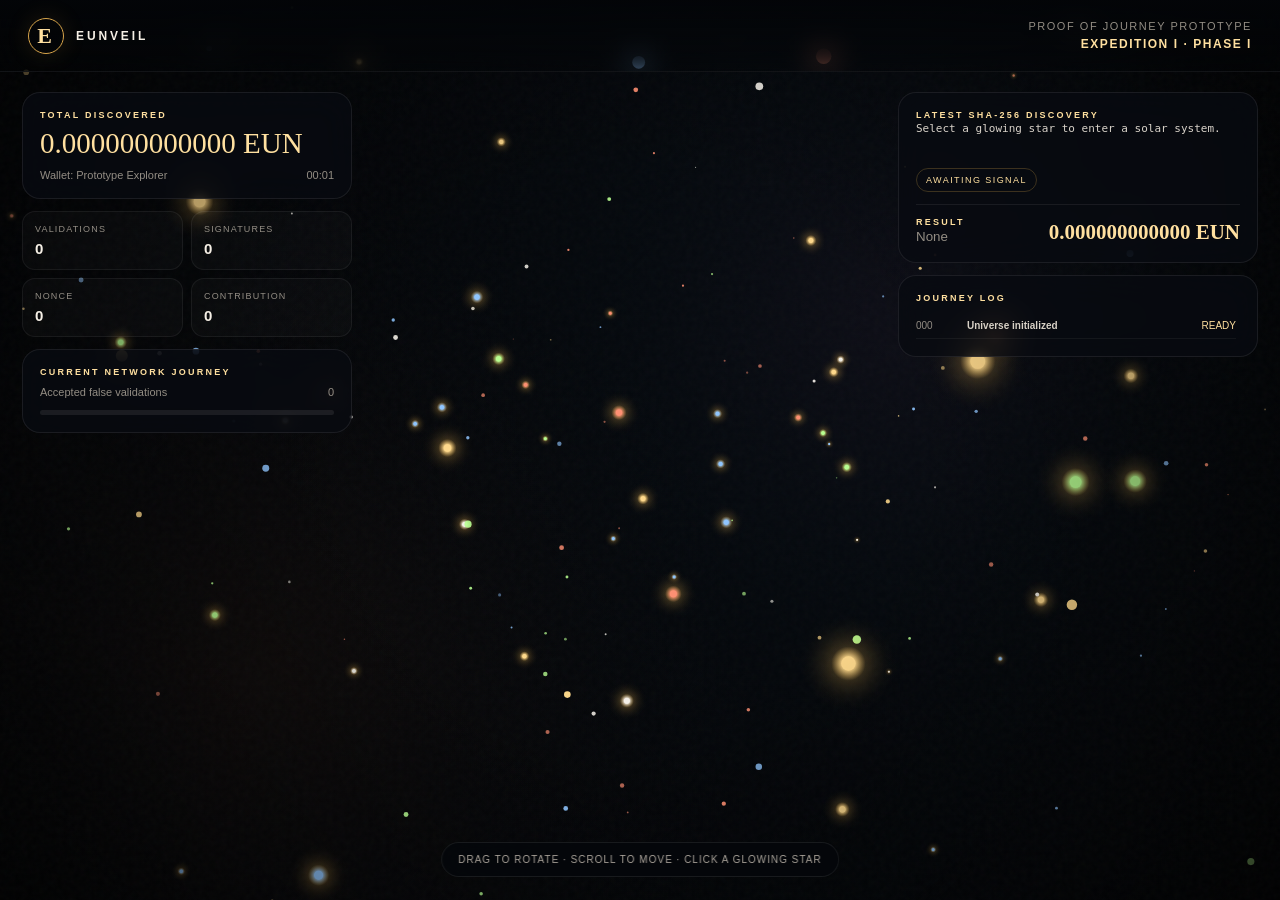
==== index.html @ 53c1dbaa "Solar System version .007" ====
<!DOCTYPE html>
<html lang="en">
<head>
  <meta charset="UTF-8" />
  <meta name="viewport" content="width=device-width, initial-scale=1.0" />
  <meta name="description" content="Eunveil — Proof of Journey interactive universe prototype" />
  <title>Eunveil — Proof of Journey</title>
  <style>
    :root{
      --bg:#030508; --panel:rgba(8,11,17,.78); --gold:#d9a64b; --gold2:#ffe0a0;
      --text:#f5efe5; --muted:#938d84; --line:rgba(216,166,74,.25);
      --green:#72e5a0; --blue:#79b7ff; --red:#ff7f78;
    }
    *{box-sizing:border-box}
    html,body{width:100%;height:100%;margin:0;overflow:hidden;background:var(--bg);color:var(--text);font-family:Inter,Segoe UI,Arial,sans-serif}
    button,input{font:inherit}
    button{color:inherit}
    #universe{position:fixed;inset:0;width:100%;height:100%;cursor:grab;touch-action:none}
    #universe.dragging{cursor:grabbing}
    .vignette,.grain{position:fixed;inset:0;pointer-events:none}
    .vignette{background:radial-gradient(circle at center,transparent 34%,rgba(0,0,0,.36) 72%,rgba(0,0,0,.82) 100%)}
    .grain{opacity:.035;background-image:url("data:image/svg+xml,%3Csvg viewBox='0 0 180 180' xmlns='http://www.w3.org/2000/svg'%3E%3Cfilter id='n'%3E%3CfeTurbulence type='fractalNoise' baseFrequency='.85' numOctaves='4' stitchTiles='stitchTiles'/%3E%3C/filter%3E%3Crect width='100%25' height='100%25' filter='url(%23n)' opacity='.8'/%3E%3C/svg%3E")}
    .topbar{position:fixed;z-index:20;left:0;right:0;top:0;height:72px;display:flex;align-items:center;justify-content:space-between;padding:0 28px;border-bottom:1px solid rgba(255,255,255,.06);background:linear-gradient(to bottom,rgba(3,5,8,.94),rgba(3,5,8,.26));backdrop-filter:blur(15px)}
    .brand{display:flex;align-items:center;gap:12px;letter-spacing:.24em;font-size:12px;font-weight:800}
    .brand-e{width:36px;height:36px;border:1px solid var(--gold);border-radius:50%;display:grid;place-items:center;font-family:Georgia,serif;font-size:22px;color:var(--gold2);box-shadow:0 0 24px rgba(216,166,74,.14)}
    .phase{font-size:11px;color:var(--muted);letter-spacing:.14em;text-align:right}.phase strong{display:block;color:var(--gold2);font-size:12px;margin-top:5px}
    .hud{position:fixed;z-index:20;top:92px;left:22px;width:min(330px,calc(100vw - 44px));display:grid;gap:12px;pointer-events:none}
    .card{border:1px solid rgba(255,255,255,.08);border-radius:18px;background:var(--panel);backdrop-filter:blur(16px);padding:17px}
    .eyebrow{font-size:9px;letter-spacing:.25em;color:var(--gold2);font-weight:800}
    .balance{margin-top:7px;font-family:Georgia,serif;font-size:29px;color:var(--gold2);word-break:break-all}
    .subline{display:flex;justify-content:space-between;gap:15px;margin-top:9px;color:var(--muted);font-size:11px}
    .metric-grid{display:grid;grid-template-columns:1fr 1fr;gap:8px}
    .metric{padding:12px;border:1px solid rgba(255,255,255,.06);border-radius:13px;background:rgba(255,255,255,.025)}
    .metric span{display:block;color:var(--muted);font-size:9px;letter-spacing:.13em}.metric strong{display:block;margin-top:6px;font-size:15px}
    .tide-track{height:5px;margin-top:12px;background:rgba(255,255,255,.08);border-radius:5px;overflow:hidden}.tide-fill{height:100%;width:0;background:linear-gradient(90deg,var(--gold),var(--gold2));transition:width .5s}
    .right-panel{position:fixed;z-index:20;top:92px;right:22px;width:min(360px,calc(100vw - 44px));display:grid;gap:12px;pointer-events:none}
    .hash{font-family:Consolas,monospace;font-size:11px;line-height:1.7;color:#d9d3ca;word-break:break-all;min-height:38px}
    .discovery{display:flex;justify-content:space-between;align-items:end;gap:10px;margin-top:12px;padding-top:12px;border-top:1px solid rgba(255,255,255,.07)}
    .discovery strong{font-family:Georgia,serif;font-size:21px;color:var(--gold2);text-align:right}
    .rarity{display:inline-flex;margin-top:10px;padding:6px 9px;border:1px solid var(--line);border-radius:999px;color:var(--gold2);font-size:9px;letter-spacing:.16em}
    .help{position:fixed;z-index:20;left:50%;bottom:23px;transform:translateX(-50%);padding:11px 16px;border:1px solid rgba(255,255,255,.08);border-radius:999px;background:rgba(5,8,12,.72);backdrop-filter:blur(12px);color:#aaa39a;font-size:10px;letter-spacing:.1em;white-space:nowrap;transition:opacity .4s;pointer-events:none}    .system-name{position:fixed;z-index:20;top:86px;left:50%;transform:translateX(-50%);text-align:center;display:none;pointer-events:none}.system-name.show{display:block}.system-name h2{margin:6px 0 0;font-family:Georgia,serif;font-size:26px;font-weight:500;color:var(--gold2)}
    .journey-flash{position:fixed;z-index:40;inset:0;display:grid;place-items:center;pointer-events:none;opacity:0;background:radial-gradient(circle,rgba(255,216,139,.16),rgba(0,0,0,.8));transition:opacity .35s}
    .journey-flash.show{opacity:1}.journey-flash div{text-align:center}.journey-flash small{letter-spacing:.32em;color:var(--gold2)}.journey-flash h2{font-family:Georgia,serif;font-size:clamp(42px,8vw,90px);font-weight:500;margin:14px 0}.journey-flash p{color:#c7bda9}
    .modal{position:fixed;z-index:50;inset:0;display:none;place-items:center;padding:24px;background:rgba(0,0,0,.84);backdrop-filter:blur(20px)}
    .modal.open{display:grid}
    .decoder-card{width:min(760px,95vw);padding:30px;border:1px solid var(--gold);border-radius:28px;background:radial-gradient(circle at top,rgba(216,166,74,.13),rgba(8,11,17,.98) 62%);box-shadow:0 0 90px rgba(216,166,74,.16)}
    .decoder-head{display:flex;align-items:start;justify-content:space-between;gap:20px}.decoder-head h2{font-family:Georgia,serif;font-size:34px;font-weight:500;margin:8px 0 0}.close{width:38px;height:38px;border-radius:50%;border:1px solid rgba(255,255,255,.12);background:rgba(255,255,255,.04);cursor:pointer}
    .nonce-line{margin-top:8px;color:var(--muted);font-size:12px}
    .hash-reference{margin:22px 0 12px;padding:16px;border:1px solid rgba(255,255,255,.08);border-radius:16px;background:rgba(255,255,255,.025);font-family:Consolas,monospace;font-size:13px;line-height:1.9;word-break:break-all;text-align:center}
    .hash-reference .focus{display:inline-block;padding:2px 5px;border:1px solid var(--gold);border-radius:6px;background:rgba(216,166,74,.15);color:var(--gold2);font-weight:800;box-shadow:0 0 18px rgba(216,166,74,.12)}
    .instruction{text-align:center;color:#c8c0b5;line-height:1.6;margin:0 0 18px}.instruction strong{color:var(--gold2);font-family:Consolas,monospace;letter-spacing:.12em}
    .decoder-stage{min-height:220px;border:1px solid rgba(255,255,255,.07);border-radius:18px;background:rgba(255,255,255,.02);display:grid;place-items:center;padding:20px}
    .choice-row{display:flex;flex-wrap:wrap;justify-content:center;gap:10px}.choice{min-width:54px;height:52px;padding:0 15px;border:1px solid rgba(255,255,255,.13);border-radius:13px;background:rgba(255,255,255,.05);font-family:Consolas,monospace;font-size:18px;cursor:pointer}.choice:hover{border-color:var(--gold)}.choice.used{opacity:.3;pointer-events:none}.choice.active{border-color:var(--green);color:var(--green)}
    .sequence-display{margin-top:18px;min-height:30px;text-align:center;font-family:Consolas,monospace;color:var(--gold2);font-size:20px;letter-spacing:.18em}
    .ring-box{position:relative;width:300px;height:300px;border:1px solid rgba(112,170,218,.16);border-radius:28px;background:radial-gradient(circle at 50% 46%,rgba(30,60,82,.24),rgba(5,10,16,.96) 68%);box-shadow:inset 0 0 42px rgba(0,0,0,.75),0 18px 50px rgba(0,0,0,.28)}.ring-box:before{content:"PLANETARY CIPHER";position:absolute;left:50%;bottom:13px;transform:translateX(-50%);font-size:8px;letter-spacing:.28em;color:rgba(157,211,244,.48);white-space:nowrap}.ring-box:after{content:"";position:absolute;left:50%;top:18px;width:1px;height:19px;background:#d8f6ff;box-shadow:0 0 10px rgba(134,220,255,.9);transform:translateX(-50%);pointer-events:none}.ring{--rotation:0deg;position:absolute;border-radius:50%;cursor:pointer;transition:transform .2s ease,border-color .2s,box-shadow .2s;background:radial-gradient(circle,transparent 55%,rgba(21,43,58,.6) 56%,rgba(7,14,21,.92) 72%);border:2px solid rgba(91,151,190,.52);box-shadow:inset 0 0 14px rgba(93,178,225,.08),0 0 12px rgba(0,0,0,.55);transform:rotate(var(--rotation));padding:0}.ring:hover{border-color:#a8e4ff;box-shadow:inset 0 0 18px rgba(112,206,255,.14),0 0 18px rgba(76,175,225,.18)}.ring.one{inset:18px}.ring.two{inset:57px;border-color:rgba(92,186,220,.54)}.ring.three{inset:96px;border-color:rgba(96,197,191,.52)}.ring.four{inset:135px;border-color:rgba(176,211,226,.5);background:#071018}.ring span{position:absolute;left:50%;top:-14px;min-width:34px;height:30px;padding:0 8px;display:grid;place-items:center;transform:translateX(-50%) rotate(calc(-1 * var(--rotation)));transition:transform .2s ease;background:#06131c;border:1px solid rgba(158,224,255,.7);border-radius:8px;color:#d9f6ff;font-family:Consolas,monospace;font-size:18px;font-weight:800;text-shadow:0 0 10px rgba(124,218,255,.8);box-shadow:0 0 16px rgba(64,174,224,.18),inset 0 0 10px rgba(86,188,231,.08)}.ring.four span{top:-15px}.ring:active span{color:#fff;box-shadow:0 0 22px rgba(110,220,255,.35)}
    .crater-grid,.terminal-grid{display:grid;grid-template-columns:repeat(4,58px);gap:11px}.crater,.terminal{width:58px;height:58px;border:1px solid rgba(255,255,255,.13);border-radius:50%;background:radial-gradient(circle at 35% 35%,rgba(255,255,255,.12),rgba(255,255,255,.02) 43%,rgba(0,0,0,.22) 44%),#25282f;cursor:pointer;font-family:Consolas,monospace}.terminal{border-radius:12px;background:rgba(121,183,255,.08)}.crater.active,.terminal.active{border-color:var(--green);color:var(--green);box-shadow:0 0 16px rgba(114,229,160,.16)}
    .tuner{width:min(480px,82vw);display:grid;gap:16px}.frequency{text-align:center;font-family:Consolas,monospace;font-size:34px;color:var(--gold2)}.tuner input{width:100%}.primary{border:1px solid var(--gold2);border-radius:999px;padding:14px 23px;background:linear-gradient(135deg,#a87228,#efc36d);color:#090704;font-weight:850;cursor:pointer}
    .decoder-status{min-height:24px;margin-top:16px;text-align:center;color:var(--muted);font-size:12px}
    .signature-card{width:min(680px,94vw);text-align:center;padding:48px 30px;border:1px solid var(--gold);border-radius:28px;background:radial-gradient(circle at top,rgba(216,166,74,.14),rgba(8,11,17,.96) 62%);box-shadow:0 0 90px rgba(216,166,74,.18)}
    .sig-emblem{width:116px;height:116px;margin:auto;border:1px solid var(--gold);border-radius:50%;display:grid;place-items:center;font-family:Georgia,serif;font-size:72px;color:var(--gold2)}
    .signature-card h2{font-family:Georgia,serif;font-size:clamp(42px,7vw,76px);font-weight:500;margin:24px 0 10px}.signature-card p{color:#b8b0a5;line-height:1.7}.sig-reward{font-size:32px;color:var(--gold2);margin:18px}
    .log{max-height:125px;overflow:auto;margin-top:10px;padding-right:4px}
    .galaxy-return{
      position:fixed;z-index:30;top:18px;left:176px;height:36px;padding:0 15px;
      display:flex;align-items:center;gap:8px;border:1px solid rgba(255,255,255,.12);
      border-radius:999px;background:rgba(5,8,12,.72);backdrop-filter:blur(12px);
      color:#c9c2b7;font-size:9px;font-weight:800;letter-spacing:.16em;
      cursor:pointer;opacity:0;visibility:hidden;transform:translateY(-6px);
      transition:opacity .3s ease,transform .3s ease,border-color .25s ease,color .25s ease;
    }
    .galaxy-return.show{opacity:1;visibility:visible;transform:translateY(0)}
    .galaxy-return:hover{border-color:rgba(255,224,160,.55);color:var(--gold2)}
    .galaxy-return:disabled{pointer-events:none;opacity:.35}
    .galaxy-return .arrow{font-size:15px;line-height:1;font-weight:400;letter-spacing:0}
    .hud,.right-panel,.help,.system-name{transition:opacity .38s ease,transform .38s ease}
    body.system-traveling .hud,body.system-traveling .right-panel{opacity:.32}
    body.system-traveling .help{opacity:0!important}
    body.system-traveling .system-name{opacity:0}
    body.system-arrived .hud,body.system-arrived .right-panel{opacity:1}.log-row{display:grid;grid-template-columns:42px 1fr auto;gap:9px;padding:7px 0;border-bottom:1px solid rgba(255,255,255,.05);font-size:10px}.log-row span{color:var(--muted)}.log-row b{color:#d8d1c6}.log-row em{font-style:normal;color:var(--gold2)}
    @media(max-width:850px){.galaxy-return{left:64px;top:18px;padding:0 12px}.galaxy-return .label{display:none}.right-panel{top:auto;bottom:72px;right:12px;width:calc(100vw - 24px)}.right-panel .log-card{display:none}.hud{top:82px;left:12px;width:270px}.card{padding:13px}.balance{font-size:23px}.help{bottom:18px}.topbar{padding:0 14px}.phase{display:none}.system-name{top:76px}}
    @media(max-width:560px){.hud{width:calc(100vw - 24px)}.metric-grid{grid-template-columns:repeat(4,1fr)}.metric{padding:8px}.metric strong{font-size:12px}.right-panel{bottom:62px}.hash-card{padding:12px}.discovery strong{font-size:17px}.help{font-size:8px;padding:9px 12px}.decoder-card{padding:22px 14px}.crater-grid,.terminal-grid{grid-template-columns:repeat(4,48px);gap:8px}.crater,.terminal{width:48px;height:48px}}
  </style>
</head>
<body>
  <canvas id="universe"></canvas>
  <div class="vignette"></div><div class="grain"></div>
  <header class="topbar">
    <div class="brand"><span class="brand-e">E</span><span>EUNVEIL</span></div>
    <div class="phase">PROOF OF JOURNEY PROTOTYPE<strong>EXPEDITION I · PHASE I</strong></div>
  </header>
  <button class="galaxy-return" id="galaxyReturnBtn" type="button" aria-label="Return to galaxy">
    <span class="arrow">←</span><span class="label">RETURN TO GALAXY</span>
  </button>

  <section class="hud">
    <div class="card">
      <div class="eyebrow">TOTAL DISCOVERED</div>
      <div class="balance" id="balance">0.000000000000 EUN</div>
      <div class="subline"><span>Wallet: Prototype Explorer</span><span id="sessionTime">00:00</span></div>
    </div>
    <div class="metric-grid">
      <div class="metric"><span>VALIDATIONS</span><strong id="validations">0</strong></div>
      <div class="metric"><span>SIGNATURES</span><strong id="signatures">0</strong></div>
      <div class="metric"><span>NONCE</span><strong id="nonceCount">0</strong></div>
      <div class="metric"><span>CONTRIBUTION</span><strong id="contribution">0</strong></div>
    </div>
    <div class="card">
      <div class="eyebrow">CURRENT NETWORK JOURNEY</div>
      <div class="subline"><span>Accepted false validations</span><span id="contributionLabel">0</span></div>
      <div class="tide-track"><div class="tide-fill" id="tideFill"></div></div>
    </div>
  </section>

  <section class="right-panel">
    <div class="card hash-card">
      <div class="eyebrow">LATEST SHA-256 DISCOVERY</div>
      <div class="hash" id="hash">Select a glowing star to enter a solar system.</div>
      <span class="rarity" id="rarity">AWAITING SIGNAL</span>
      <div class="discovery">
        <div><div class="eyebrow">RESULT</div><small id="depositType" style="color:var(--muted)">None</small></div>
        <strong id="reward">0.000000000000 EUN</strong>
      </div>
    </div>
    <div class="card log-card">
      <div class="eyebrow">JOURNEY LOG</div>
      <div class="log" id="log"><div class="log-row"><span>000</span><b>Universe initialized</b><em>READY</em></div></div>
    </div>
  </section>

  <div class="system-name" id="systemName"><div class="eyebrow">ACTIVE SOLAR SYSTEM</div><h2 id="systemTitle">E-0000</h2></div>
  <div class="help" id="help">DRAG TO ROTATE · SCROLL TO MOVE · CLICK A GLOWING STAR</div>

  <div class="journey-flash" id="flash"><div><small id="flashSmall">HASH VALIDATED</small><h2 id="flashTitle">FALSE TARGET</h2><p id="flashReward">Contribution +1</p></div></div>

  <div class="modal" id="decoderModal">
    <div class="decoder-card">
      <div class="decoder-head">
        <div><div class="eyebrow" id="decoderType">HASH DECODER</div><h2 id="decoderTitle">Validate Nonce</h2><div class="nonce-line" id="nonceLine">Nonce 1</div></div>
        <button class="close" id="closeDecoder" type="button">×</button>
      </div>
      <div class="hash-reference" id="hashReference"></div>
      <p class="instruction" id="instruction"></p>
      <div class="decoder-stage" id="decoderStage"></div>
      <div class="decoder-status" id="decoderStatus">Complete the decoder to validate this hash.</div>
    </div>
  </div>

  <div class="modal" id="signatureModal">
    <div class="signature-card">
      <div class="sig-emblem">E</div>
      <div class="eyebrow" style="margin-top:24px">THE TARGET HAS BEEN FOUND</div>
      <h2>Signature Discovered</h2>
      <p>Your decoded nonce produced a SHA-256 value beneath the current target.</p>
      <div class="sig-reward" id="signatureReward">+10.00000000 EUN</div>
      <p id="signatureContribution">Your contribution has been recorded.</p>
      <button class="primary" id="continueBtn" type="button">Continue Exploring</button>
    </div>
  </div>

  <div class="modal" id="completionModal">
    <div class="signature-card">
      <div class="sig-emblem">✓</div>
      <div class="eyebrow" style="margin-top:24px">SOLAR SYSTEM COMPLETE</div>
      <h2 id="completedSystemTitle">System Explored</h2>
      <p>Every object in this solar system has been decoded.</p>
      <div class="sig-reward">10 / 10 OBJECTS</div>
      <button class="primary" id="returnGalaxyBtn" type="button">Return to Galaxy</button>
    </div>
  </div>

<script>
(() => {
  const canvas=document.getElementById('universe');
  const ctx=canvas.getContext('2d',{alpha:false});
  const DPR=Math.min(devicePixelRatio||1,2);
  const $=id=>document.getElementById(id);
  const clamp=(n,a,b)=>Math.max(a,Math.min(b,n));
  const smoothstep=(a,b,n)=>{const t=clamp((n-a)/(b-a),0,1);return t*t*(3-2*t)};
  const easeInOutCubic=t=>t<.5?4*t*t*t:1-Math.pow(-2*t+2,3)/2;
  const fmt=n=>n.toFixed(12);
  const pad=n=>String(n).padStart(3,'0');

  let width=0,height=0,stars=[],particles=[],systemObjects=[];
  let yaw=0,pitch=0,zoom=760,targetYaw=0,targetPitch=0,targetZoom=760;
  const DEFAULT_SYSTEM_YAW=0;
  const DEFAULT_SYSTEM_PITCH=.58;
  const DEFAULT_SYSTEM_ZOOM=1.5;
  let systemYaw=DEFAULT_SYSTEM_YAW,systemPitch=DEFAULT_SYSTEM_PITCH,systemZoom=DEFAULT_SYSTEM_ZOOM,
      targetSystemYaw=DEFAULT_SYSTEM_YAW,targetSystemPitch=DEFAULT_SYSTEM_PITCH,targetSystemZoom=DEFAULT_SYSTEM_ZOOM;
  let dragging=false,lastX=0,lastY=0,moved=false,locked=false,mode='universe';
  let selectedStar=null,currentObject=null,currentHash='',currentSegment='',segmentStart=0;
  let pendingSystemCompletion=false;
  let systemTransition=null;
  let nonce=0,validations=0,signatures=0,contribution=0,balance=0,logCount=0;
  let sessionStart=Date.now();
  const palette=['#ffd98b','#8fc5ff','#ff8f72','#b8ff91','#f4f0e8'];
  const TARGET_ODDS=28;

  function resize(){
    width=innerWidth;height=innerHeight;
    canvas.width=width*DPR;canvas.height=height*DPR;
    canvas.style.width=width+'px';canvas.style.height=height+'px';
    ctx.setTransform(DPR,0,0,DPR,0,0);
    if(!stars.length)buildUniverse();
  }

  function buildUniverse(){
    stars=[];
    const count=width<600?190:330;
    for(let i=0;i<count;i++){
      const r=400+Math.random()*1800,theta=Math.random()*Math.PI*2,phi=Math.acos(2*Math.random()-1);
      stars.push({id:i+1,x:r*Math.sin(phi)*Math.cos(theta),y:r*Math.cos(phi)*.72,z:r*Math.sin(phi)*Math.sin(theta),size:.6+Math.random()*2.2,color:palette[Math.floor(Math.random()*palette.length)],pulse:Math.random()*6.28,clickable:Math.random()>.74,sx:0,sy:0,depth:0,visible:false});
    }
    for(let i=0;i<14;i++){
      const angle=i/14*Math.PI*2;
      stars.push({id:stars.length+1,x:Math.sin(angle)*520+(Math.random()-.5)*180,y:(Math.random()-.5)*480,z:900+Math.cos(angle)*380,size:1.4+Math.random()*2.7,color:palette[i%palette.length],pulse:Math.random()*6.28,clickable:true,sx:0,sy:0,depth:0,visible:false});
    }
  }

  function buildSolarSystem(){
    const orbitTypes=['planet','moon','satellite','station'];
    const types=[...orbitTypes];
    while(types.length<9)types.push(orbitTypes[Math.floor(Math.random()*orbitTypes.length)]);
    for(let i=types.length-1;i>0;i--){const j=Math.floor(Math.random()*(i+1));[types[i],types[j]]=[types[j],types[i]]}

    const pick=a=>a[Math.floor(Math.random()*a.length)];
    const rand=(a,b)=>a+Math.random()*(b-a);
    const chance=n=>Math.random()<n;

    const starStyles=[
      {color:'#ffd77a',core:'#fff6cf',mid:'#f0b94f',edge:'#7a2d0c',name:'Yellow Star'},
      {color:'#ffad6a',core:'#fff0d1',mid:'#e87b35',edge:'#5d1708',name:'Orange Star'},
      {color:'#d9ecff',core:'#ffffff',mid:'#9ccfff',edge:'#264b8d',name:'Blue-White Star'},
      {color:'#ff8c78',core:'#ffe8df',mid:'#d44a39',edge:'#4f0d0a',name:'Red Star'},
      {color:'#fff0b8',core:'#fffef2',mid:'#e9d083',edge:'#7b5b18',name:'White-Gold Star'}
    ];
    const starStyle=pick(starStyles);

    systemObjects=[{
      id:0,type:'star',label:'Star',angle:0,ring:0,size:rand(31,39),color:starStyle.color,
      sx:0,sy:0,pulse:0,decoded:false,
      visual:{...starStyle,spots:Math.floor(rand(14,30)),corona:rand(.8,1.25)}
    }];

    const planetWorlds=[
      {
        kind:'rocky',
        palettes:[
          ['#b88a62','#75533c','#2a1d17','#d7b08b','#a56f4c'],
          ['#8d796d','#5b4a43','#211a18','#b9a49a','#766257'],
          ['#a68a67','#6d573d','#2a2119','#d4bd94','#8e6a42']
        ]
      },
      {
        kind:'ocean',
        palettes:[
          ['#4ba0c7','#185a88','#061725','#c8f3ff','#7fcad9'],
          ['#3b7fb5','#163d74','#071221','#d8f7ff','#5fb3cf']
        ]
      },
      {
        kind:'gas',
        palettes:[
          ['#d6a16b','#9d6641','#40271b','#f4d6aa','#ba7d55'],
          ['#c9b08c','#8f795d','#332a22','#efe3c8','#aa9573'],
          ['#d98a73','#995044','#341a1a','#f6c7bb','#b96559']
        ]
      },
      {
        kind:'frozen',
        palettes:[
          ['#bddfe8','#6f9fb7','#183746','#ecfbff','#91c7d6'],
          ['#d9e5f0','#8ca6bd','#273747','#ffffff','#a9c2d8']
        ]
      },
      {
        kind:'volcanic',
        palettes:[
          ['#4b2118','#1e0b08','#080302','#ff9a43','#a73b1c'],
          ['#5d2c22','#24100c','#090403','#ffb04f','#c84b22']
        ]
      },
      {
        kind:'desert',
        palettes:[
          ['#d3a15f','#9b683b','#3c2515','#f0cf93','#b87d45'],
          ['#c58d4f','#8f5d32','#352112','#e7b876','#a96f3c']
        ]
      }
    ];

    const moonPalettes=[
      ['#d6d3cc','#9a9892','#45484e','#f0eee8'],
      ['#a8a39c','#6f6b66','#2d2d30','#c8c2b8'],
      ['#c3c8cd','#7f878e','#30383f','#e3e7e9'],
      ['#9b8f83','#655b52','#2d2722','#bbb0a5']
    ];

    const satelliteMetals=[
      ['#d6dde2','#7b858e','#242b31','#234c77','#07131f'],
      ['#c9c3b5','#777064','#26231f','#5a3d71','#160e20'],
      ['#d5d8d3','#7c817b','#252a26','#365f50','#0b1a15'],
      ['#c7ced4','#717982','#20262b','#6a4d2e','#1b120b']
    ];

    const stationMetals=[
      ['#d6dde2','#7c858c','#252c32','#79b7ff'],
      ['#d7cfc0','#7f7668','#2b2721','#e2b56b'],
      ['#ccd4cf','#758078','#252c28','#72e5a0']
    ];

    types.forEach((type,i)=>{
      const ring=1+Math.floor(i/3),slot=i%3;
      const angle=(slot/3)*Math.PI*2+ring*.52+(Math.random()-.5)*.24;
      const meta={planet:['Planet','#79b7ff',20],moon:['Moon','#e5e1da',13],satellite:['Satellite','#72e5a0',12],station:['Space Station','#d9a64b',17]}[type];

      let visual={};

      if(type==='planet'){
        const world=pick(planetWorlds);
        const palette=pick(world.palettes);
        visual={
          kind:world.kind,
          surface:palette[0],
          mid:palette[1],
          shadow:palette[2],
          highlight:palette[3],
          accent:palette[4],
          atmosphere:pick(['rgba(142,205,255,.34)','rgba(255,205,150,.25)','rgba(188,239,255,.27)','rgba(210,180,255,.2)','rgba(255,140,96,.22)']),
          hasRings:chance(world.kind==='gas'?.72:.22),
          ringTilt:rand(-.36,.36),
          ringWidth:rand(.06,.16),
          clouds:chance(world.kind==='ocean'||world.kind==='gas'?.82:.38),
          cloudCount:Math.floor(rand(3,8)),
          stripes:chance(world.kind==='gas'?.9:.25),
          continents:chance(world.kind==='ocean'?.88:world.kind==='rocky'||world.kind==='desert'?.52:.12),
          storms:chance(world.kind==='gas'?.55:.18),
          iceCaps:chance(world.kind==='frozen'?.9:.25),
          lavaVeins:chance(world.kind==='volcanic'?.95:.04),
          orbitSpeed:rand(.000018,.00003)*(chance(.5)?1:-1),
          textureSpeed:rand(.000018,.000032)*(chance(.5)?1:-1),
          cloudSpeed:rand(.000027,.000045)*(chance(.5)?1:-1),
          stormSpeed:rand(.00012,.00022)*(chance(.5)?1:-1),
          motionOffset:rand(0,Math.PI*2),
          seed:Math.floor(Math.random()*100000)
        };
      }

      if(type==='moon'){
        const p=pick(moonPalettes);
        visual={
          light:p[0],mid:p[1],shadow:p[2],highlight:p[3],
          craterCount:Math.floor(rand(4,12)),
          roughness:rand(.2,.8),
          irregularity:rand(.02,.1),
          maria:chance(.55),
          cracks:chance(.42),
          seed:Math.floor(Math.random()*100000)
        };
      }

      if(type==='satellite'){
        const m=pick(satelliteMetals);
        visual={
          light:m[0],mid:m[1],dark:m[2],panel:m[3],panelDark:m[4],
          bodyShape:pick(['compact','long','box']),
          panelCount:pick([1,2]),
          panelAngle:rand(-.28,.28),
          dish:chance(.48),
          antenna:chance(.7),
          telescope:chance(.28),
          orbitSpeed:rand(.000006,.000011)*(chance(.5)?1:-1),
          motionOffset:rand(0,Math.PI*2),
          panelMotionSpeed:rand(.00045,.00075),
          panelMotionAmount:rand(.045,.09),
          dishScanSpeed:rand(.00032,.00058),
          blinkSpeed:rand(.0022,.0032),
          seed:Math.floor(Math.random()*100000)
        };
      }

      if(type==='station'){
        const m=pick(stationMetals);
        visual={
          light:m[0],mid:m[1],dark:m[2],lightColor:m[3],
          archetype:pick(['wheel','hub','modular','industrial','long','asymmetric']),
          armCount:pick([3,4,5,6]),
          hubScale:rand(.22,.42),
          panelCount:pick([0,2,4]),
          rotation:rand(-.22,.22),
          rotationSpeed:rand(.00012,.00024)*(chance(.5)?1:-1),
          rotationOffset:rand(0,Math.PI*2),
          seed:Math.floor(Math.random()*100000)
        };
      }

      systemObjects.push({
        id:i+1,type,label:meta[0],angle,ring,size:meta[2],color:meta[1],
        sx:0,sy:0,pulse:Math.random()*6.28,decoded:false,visual
      });
    });
  }

  function rotatePoint(s){
    const cy=Math.cos(yaw),sy=Math.sin(yaw),cp=Math.cos(pitch),sp=Math.sin(pitch);
    let x=s.x*cy-s.z*sy,z=s.x*sy+s.z*cy;
    let y=s.y*cp-z*sp;z=s.y*sp+z*cp;z+=zoom;
    return{x,y,z};
  }

  function drawNebula(){
    const g=ctx.createRadialGradient(width*.7,height*.35,30,width*.7,height*.35,width*.58);
    g.addColorStop(0,'rgba(90,80,135,.10)');g.addColorStop(.35,'rgba(28,65,100,.055)');g.addColorStop(1,'rgba(0,0,0,0)');ctx.fillStyle=g;ctx.fillRect(0,0,width,height);
    const g2=ctx.createRadialGradient(width*.2,height*.75,20,width*.2,height*.75,width*.42);
    g2.addColorStop(0,'rgba(160,87,42,.07)');g2.addColorStop(1,'rgba(0,0,0,0)');ctx.fillStyle=g2;ctx.fillRect(0,0,width,height);
  }

  function draw(){
    yaw+=(targetYaw-yaw)*.075;pitch+=(targetPitch-pitch)*.075;zoom+=(targetZoom-zoom)*.07;
    systemYaw+=(targetSystemYaw-systemYaw)*.09;systemPitch+=(targetSystemPitch-systemPitch)*.09;systemZoom+=(targetSystemZoom-systemZoom)*.09;
    ctx.fillStyle='#030508';ctx.fillRect(0,0,width,height);drawNebula();
    if(mode==='universe')drawUniverse();
    else if(mode==='transition')drawSystemTransition();
    else drawSystem();
    updateParticles();requestAnimationFrame(draw);
  }

  function drawUniverse(warp=0,focusStar=null,fade=1){
    const projected=[];
    for(const s of stars){
      s.pulse+=.016;const p=rotatePoint(s);if(p.z<80){s.visible=false;continue}
      const scale=620/p.z;
      const baseX=width/2+p.x*scale;
      const baseY=height/2+p.y*scale;
      if(baseX<-120||baseX>width+120||baseY<-120||baseY>height+120){s.visible=false;continue}

      let sx=baseX,sy=baseY;
      if(warp>0&&focusStar&&s!==focusStar){
        const dx=baseX-focusStar.sx,dy=baseY-focusStar.sy;
        const distance=Math.hypot(dx,dy);
        const edgeBoost=clamp(distance/Math.max(width,height),0,1);
        const stretch=1+warp*(.35+edgeBoost*1.75);
        sx=focusStar.sx+dx*stretch;
        sy=focusStar.sy+dy*stretch;
      }

      s.sx=sx;s.sy=sy;s.depth=p.z;s.visible=true;
      projected.push({s,baseX,baseY,sx,sy});
    }

    projected.sort((a,b)=>b.s.depth-a.s.depth);
    ctx.save();
    ctx.globalAlpha=fade;

    for(const item of projected){
      const {s,baseX,baseY,sx,sy}=item;
      const scale=620/s.depth,pulse=1+Math.sin(s.pulse)*.18;
      let r=clamp(s.size*scale*2.2,.45,7)*pulse;

      if(warp>0&&focusStar&&s!==focusStar){
        const streakAlpha=warp*clamp(Math.hypot(sx-baseX,sy-baseY)/42,0,.85);
        if(streakAlpha>.015){
          ctx.save();
          ctx.globalAlpha=fade*streakAlpha*.55;
          ctx.strokeStyle=s.color;
          ctx.lineWidth=Math.max(.35,r*.46);
          ctx.shadowColor=s.color;
          ctx.shadowBlur=4;
          ctx.beginPath();
          ctx.moveTo(baseX,baseY);
          ctx.lineTo(sx,sy);
          ctx.stroke();
          ctx.restore();
        }
      }

      if(s===focusStar&&warp>0)r*=1+warp*2.25;

      if(s.clickable){
        const glowRadius=r*(s===focusStar?10:7);
        const gr=ctx.createRadialGradient(sx,sy,0,sx,sy,glowRadius);
        gr.addColorStop(0,s.color);
        gr.addColorStop(.12,s.color);
        gr.addColorStop(.34,s===focusStar?`rgba(255,235,185,${.28+warp*.34})`:'rgba(216,166,74,.22)');
        gr.addColorStop(1,'rgba(0,0,0,0)');
        ctx.fillStyle=gr;
        ctx.beginPath();ctx.arc(sx,sy,glowRadius,0,Math.PI*2);ctx.fill();
      }

      ctx.fillStyle=s.color;
      ctx.globalAlpha=fade*clamp(1-(s.depth-800)/3000,.24,1);
      ctx.beginPath();ctx.arc(sx,sy,r,0,Math.PI*2);ctx.fill();
      ctx.globalAlpha=fade;
    }

    if(focusStar&&warp>0){
      const bloomRadius=45+warp*Math.max(width,height)*.24;
      const bloom=ctx.createRadialGradient(focusStar.sx,focusStar.sy,0,focusStar.sx,focusStar.sy,bloomRadius);
      bloom.addColorStop(0,`rgba(255,245,218,${.34*warp})`);
      bloom.addColorStop(.16,`rgba(255,211,120,${.18*warp})`);
      bloom.addColorStop(1,'rgba(0,0,0,0)');
      ctx.globalAlpha=fade;
      ctx.fillStyle=bloom;
      ctx.beginPath();ctx.arc(focusStar.sx,focusStar.sy,bloomRadius,0,Math.PI*2);ctx.fill();
    }

    ctx.restore();
    ctx.globalAlpha=1;
  }

  function drawSystemTransition(){
    if(!systemTransition)return;
    const elapsed=performance.now()-systemTransition.start;
    const t=clamp(elapsed/systemTransition.duration,0,1);
    const travel=easeInOutCubic(t);
    const warp=smoothstep(.18,.78,t);
    const galaxyFade=1-smoothstep(.58,.96,t);
    const systemFade=smoothstep(.56,.96,t);

    drawUniverse(warp,systemTransition.star,galaxyFade);

    if(t>.48&&!systemTransition.systemBuilt){
      buildSolarSystem();
      systemTransition.systemBuilt=true;
      systemYaw=targetSystemYaw=DEFAULT_SYSTEM_YAW;
      systemPitch=targetSystemPitch=DEFAULT_SYSTEM_PITCH;
      systemZoom=.92;
      targetSystemZoom=DEFAULT_SYSTEM_ZOOM;
    }

    if(systemTransition.systemBuilt&&systemFade>0){
      ctx.save();
      ctx.globalAlpha=systemFade;
      systemZoom=.78+(DEFAULT_SYSTEM_ZOOM-.78)*smoothstep(.54,1,t);
      drawSystem();
      ctx.restore();
      ctx.globalAlpha=1;
    }

    if(t>=1)finishSystemTransition();
  }

  function finishSystemTransition(){
    const star=systemTransition?.star||selectedStar;
    systemTransition=null;
    mode='system';
    yaw=pitch=targetYaw=targetPitch=0;
    zoom=targetZoom=760;
    systemYaw=targetSystemYaw=DEFAULT_SYSTEM_YAW;
    systemPitch=targetSystemPitch=DEFAULT_SYSTEM_PITCH;
    systemZoom=targetSystemZoom=DEFAULT_SYSTEM_ZOOM;
    document.body.classList.remove('system-traveling');
    document.body.classList.add('system-arrived');
    $('systemTitle').textContent=`E-${String(star.id).padStart(4,'0')}`;
    $('systemName').classList.add('show');
    $('galaxyReturnBtn').classList.add('show');
    $('help').textContent='DRAG TO ROTATE · SCROLL TO ZOOM · CLICK AN UNDECODED OBJECT';
    $('help').style.opacity='1';
    $('hash').textContent='Solar system entered. Select an object to generate the next SHA-256 hash.';
    locked=false;
  }

  function seededValue(seed,index,salt=0){
    const n=Math.sin(seed*12.9898+index*78.233+salt*37.719)*43758.5453;
    return n-Math.floor(n);
  }

  function projectSystemPoint(x,z,cx,cy,cosY,sinY,cosP,sinP,perspective=1){
    const rx=x*cosY-z*sinY;
    const rz=x*sinY+z*cosY;
    const ry=-rz*sinP;
    const depthScale=clamp(1+rz*.00042,.72,1.3)*perspective;
    return{
      x:cx+rx*depthScale,
      y:cy+ry+rz*cosP*.34,
      depth:rz,
      scale:depthScale
    };
  }

  function drawSystemBackdrop(){
    const seed=(selectedStar?.id||1)*92821;
    const now=performance.now();

    const deepGlow=ctx.createRadialGradient(width*.52,height*.48,20,width*.52,height*.48,Math.max(width,height)*.72);
    deepGlow.addColorStop(0,'rgba(16,25,40,.17)');
    deepGlow.addColorStop(.48,'rgba(7,13,23,.08)');
    deepGlow.addColorStop(1,'rgba(0,0,0,0)');
    ctx.fillStyle=deepGlow;
    ctx.fillRect(0,0,width,height);

    for(let i=0;i<560;i++){
      const x=seededValue(seed,i,1)*width;
      const y=seededValue(seed,i,2)*height;
      const depth=seededValue(seed,i,3);
      const radius=.22+depth*1.15;
      const pulse=.72+.28*Math.sin(now*.00032+i*1.917);
      const alpha=(.12+depth*.48)*pulse;

      ctx.globalAlpha=alpha;
      ctx.fillStyle=i%29===0?'#9fc7ff':i%37===0?'#ffe0a8':'#f2f5fa';
      ctx.beginPath();
      ctx.arc(x,y,radius,0,Math.PI*2);
      ctx.fill();

      if(i%83===0){
        ctx.globalAlpha=.1;
        const glow=ctx.createRadialGradient(x,y,0,x,y,14+depth*18);
        glow.addColorStop(0,ctx.fillStyle);
        glow.addColorStop(1,'rgba(0,0,0,0)');
        ctx.fillStyle=glow;
        ctx.beginPath();
        ctx.arc(x,y,14+depth*18,0,Math.PI*2);
        ctx.fill();
      }
    }
    ctx.globalAlpha=1;

    ctx.save();
    ctx.globalAlpha=.055;
    ctx.translate(width*.5,height*.57);
    ctx.rotate(-.16);
    const band=ctx.createLinearGradient(-width*.55,0,width*.55,0);
    band.addColorStop(0,'rgba(0,0,0,0)');
    band.addColorStop(.28,'rgba(86,106,138,.3)');
    band.addColorStop(.52,'rgba(160,126,94,.24)');
    band.addColorStop(.72,'rgba(70,91,124,.25)');
    band.addColorStop(1,'rgba(0,0,0,0)');
    ctx.fillStyle=band;
    ctx.fillRect(-width*.58,-height*.055,width*1.16,height*.11);
    ctx.restore();

    ctx.globalAlpha=1;
  }

  function drawSystemGrid(cx,cy,maxR,cosY,sinY,cosP,sinP){
    ctx.save();
    ctx.globalAlpha=.055;
    ctx.strokeStyle='rgba(96,150,190,.48)';
    ctx.lineWidth=.55;

    const extent=maxR*1.5;
    const spacing=maxR/10;
    for(let i=-15;i<=15;i++){
      const a=projectSystemPoint(i*spacing,-extent,cx,cy,cosY,sinY,cosP,sinP);
      const b=projectSystemPoint(i*spacing,extent,cx,cy,cosY,sinY,cosP,sinP);
      ctx.beginPath();ctx.moveTo(a.x,a.y);ctx.lineTo(b.x,b.y);ctx.stroke();

      const c=projectSystemPoint(-extent,i*spacing,cx,cy,cosY,sinY,cosP,sinP);
      const d=projectSystemPoint(extent,i*spacing,cx,cy,cosY,sinY,cosP,sinP);
      ctx.beginPath();ctx.moveTo(c.x,c.y);ctx.lineTo(d.x,d.y);ctx.stroke();
    }
    ctx.restore();
  }

  function drawSystemOrbit(radius,cx,cy,cosY,sinY,cosP,sinP,alpha=.22){
  const t=performance.now()*0.001;
  const traceOrbit=()=>{
    ctx.beginPath();
    for(let i=0;i<=180;i++){
      const a=i/180*Math.PI*2;
      const p=projectSystemPoint(Math.cos(a)*radius,Math.sin(a)*radius,cx,cy,cosY,sinY,cosP,sinP*1.12);
      if(i===0)ctx.moveTo(p.x,p.y);else ctx.lineTo(p.x,p.y);
    }
  };

  ctx.save();
  ctx.globalCompositeOperation='screen';

  ctx.globalAlpha=alpha*.42;
  ctx.strokeStyle='rgba(255,255,255,.42)';
  ctx.shadowColor='rgba(255,255,255,.55)';
  ctx.shadowBlur=8;
  ctx.lineWidth=1.1;
  traceOrbit();ctx.stroke();

  ctx.globalAlpha=alpha*.95;
  ctx.strokeStyle='rgba(250,250,250,.72)';
  ctx.shadowBlur=3;
  ctx.lineWidth=.55;
  traceOrbit();ctx.stroke();

  ctx.globalAlpha=alpha*1.1;
  ctx.strokeStyle='rgba(255,255,255,.92)';
  ctx.shadowBlur=1;
  ctx.lineWidth=.18;
  traceOrbit();ctx.stroke();

  ctx.setLineDash([2,22]);
  ctx.lineDashOffset=-t*8;
  ctx.globalAlpha=alpha*.8;
  ctx.strokeStyle='rgba(255,255,255,.28)';
  ctx.lineWidth=.26;
  traceOrbit();ctx.stroke();
  ctx.setLineDash([]);

  ctx.restore();
}

  function drawAsteroidBelt(cx,cy,maxR,cosY,sinY,cosP,sinP){
    const seed=(selectedStar?.id||1)*773;
    const inner=maxR*.76;
    const outer=maxR*.93;
    const beltRotation=performance.now()*.000022;

    for(let i=0;i<420;i++){
      const angle=seededValue(seed,i,1)*Math.PI*2+beltRotation;
      const radius=inner+(outer-inner)*seededValue(seed,i,2);
      const wobble=(seededValue(seed,i,3)-.5)*maxR*.035;
      const p=projectSystemPoint(
        Math.cos(angle)*radius,
        Math.sin(angle)*radius+wobble,
        cx,cy,cosY,sinY,cosP,sinP
      );
      const size=.3+seededValue(seed,i,4)*1.35*p.scale;
      const shade=90+Math.floor(seededValue(seed,i,5)*80);
      ctx.globalAlpha=clamp(.18+p.scale*.16,.16,.42);
      ctx.fillStyle=`rgb(${shade},${shade},${shade+4})`;
      ctx.beginPath();
      ctx.arc(p.x,p.y,size,0,Math.PI*2);
      ctx.fill();
    }
    ctx.globalAlpha=1;
  }

  function drawSystem(){
    drawSystemBackdrop();

    const cx=width/2;
    const cy=height/2+height*.055;
    const maxR=Math.min(width,height)*.43*systemZoom;
    const cosY=Math.cos(systemYaw);
    const sinY=Math.sin(systemYaw);
    const viewPitch=systemPitch-.48;
    const cosP=Math.cos(viewPitch);
    const sinP=Math.sin(viewPitch);

    drawSystemGrid(cx,cy,maxR,cosY,sinY,cosP,sinP);

    for(let i=1;i<=3;i++){
      drawSystemOrbit(maxR*(i/3),cx,cy,cosY,sinY,cosP,sinP,.16+i*.018);
    }

    drawAsteroidBelt(cx,cy,maxR,cosY,sinY,cosP,sinP);

    const projected=systemObjects.map(o=>{
      o.pulse+=.018;

      if(o.type==='star'){
      const starTime=performance.now()*0.001;
        return{o,sx:cx,sy:cy,depth:0,scale:1};
      }

      const rr=maxR*(o.ring/3);
      const objectAngle=(o.type==='satellite'||o.type==='planet')
        ?o.angle+performance.now()*(o.visual?.orbitSpeed||0)
        :o.angle;
      const p=projectSystemPoint(
        Math.cos(objectAngle)*rr,
        Math.sin(objectAngle)*rr,
        cx,cy,cosY,sinY,cosP,sinP
      );

      return{o,sx:p.x,sy:p.y,depth:p.depth,scale:p.scale};
    }).sort((a,b)=>a.depth-b.depth);

    for(const item of projected){
      item.o.sx=item.sx;
      item.o.sy=item.sy;
      item.o.renderScale=item.o.type==='star'?1.03:clamp(item.scale*.68,.48,.9);
      drawObject(item.o);
    }
  }

  function drawObject(o){
    const r=o.size*(o.renderScale||1)*(1+Math.sin(o.pulse)*.018);
    const alpha=o.decoded?.32:1;
    const systemCenterX=width/2;
    const systemCenterY=height/2+height*.055;
    const toStarX=systemCenterX-o.sx;
    const toStarY=systemCenterY-o.sy;
    const lightDistance=Math.max(1,Math.hypot(toStarX,toStarY));
    const lightDirX=o.type==='star'?-.72:toStarX/lightDistance;
    const lightDirY=o.type==='star'?-.68:toStarY/lightDistance;
    const lightX=lightDirX*r*.55;
    const lightY=lightDirY*r*.55;
    const v=o.visual||{};

    const seeded=(index,salt=0)=>{
      const seed=(v.seed||o.id*991)+index*77+salt*19;
      const n=Math.sin(seed*12.9898)*43758.5453;
      return n-Math.floor(n);
    };

    ctx.save();
    ctx.globalAlpha=alpha;

    if(!o.decoded){
      const aura=ctx.createRadialGradient(o.sx,o.sy,r*.45,o.sx,o.sy,r*(o.type==='star'?2.8:1.9));
      aura.addColorStop(0,o.type==='star'?'rgba(255,210,105,.22)':'rgba(150,185,220,.07)');
      aura.addColorStop(1,'rgba(0,0,0,0)');
      ctx.fillStyle=aura;
      ctx.beginPath();ctx.arc(o.sx,o.sy,r*(o.type==='star'?2.8:1.9),0,Math.PI*2);ctx.fill();
    }

    ctx.translate(o.sx,o.sy);

    if(o.type==='star'){
      const starTime=performance.now()*0.001;
      const starClass=(v.name||'').toLowerCase();

      let palette;
      if(starClass.includes('blue')){
        palette={core:'#f7feff',hot:'#d8f7ff',mid:'#70ceff',deep:'#235db0',rim:'#102d5c',glow:'rgba(80,205,255,.82)',soft:'rgba(80,205,255,.22)'};
      }else if(starClass.includes('red')){
        palette={core:'#fff1dc',hot:'#ffc17d',mid:'#ff6b34',deep:'#a32213',rim:'#4c0d08',glow:'rgba(255,85,42,.80)',soft:'rgba(255,85,42,.22)'};
      }else if(starClass.includes('white')){
        palette={core:'#ffffff',hot:'#f4f7ff',mid:'#cad6ff',deep:'#697bbd',rim:'#2d365f',glow:'rgba(220,230,255,.80)',soft:'rgba(220,230,255,.22)'};
      }else if(starClass.includes('orange')){
        palette={core:'#fff9dd',hot:'#ffd86f',mid:'#ff9e2e',deep:'#ca4714',rim:'#671708',glow:'rgba(255,150,40,.82)',soft:'rgba(255,150,40,.22)'};
      }else{
        palette={core:'#fffef0',hot:'#fff39a',mid:'#ffbd3d',deep:'#e45c16',rim:'#7e1e08',glow:'rgba(255,190,50,.84)',soft:'rgba(255,190,50,.22)'};
      }

      // Smaller, tighter corona.
      const corona=ctx.createRadialGradient(0,0,r*.77,0,0,r*1.34);
      corona.addColorStop(0,palette.glow);
      corona.addColorStop(.58,palette.soft);
      corona.addColorStop(1,'rgba(0,0,0,0)');
      ctx.fillStyle=corona;
      ctx.beginPath();ctx.arc(0,0,r*1.34,0,Math.PI*2);ctx.fill();

      // Rich stellar body.
      const body=ctx.createRadialGradient(lightX*.2,lightY*.2,r*.03,0,0,r*1.08);
      body.addColorStop(0,palette.core);
      body.addColorStop(.18,palette.hot);
      body.addColorStop(.5,palette.mid);
      body.addColorStop(.83,palette.deep);
      body.addColorStop(1,palette.rim);
      ctx.fillStyle=body;
      ctx.beginPath();ctx.arc(0,0,r,0,Math.PI*2);ctx.fill();

      ctx.save();
      ctx.beginPath();ctx.arc(0,0,r*.992,0,Math.PI*2);ctx.clip();

      // Dense, slowly rolling convection cells.
      for(let i=0;i<120;i++){
        const sx=seeded(i,11)*2-1;
        const sy=seeded(i,12)*2-1;
        if(sx*sx+sy*sy>1)continue;

        const roll=starTime*(.032+seeded(i,13)*.026)+seeded(i,14)*6.283;
        const x=(sx+Math.sin(roll)*.034)*r;
        const y=(sy+Math.cos(roll*.83)*.028)*r;
        const size=r*(.035+seeded(i,15)*.082);
        const stretch=.58+seeded(i,16)*.82;
        const rot=seeded(i,17)*Math.PI+Math.sin(roll*.45)*.17;
        const brightness=.32+seeded(i,18)*.68;

        const cell=ctx.createRadialGradient(x,y,0,x,y,size);
        cell.addColorStop(0,brightness>.72?palette.core:palette.hot);
        cell.addColorStop(.4,brightness>.48?palette.mid:palette.deep);
        cell.addColorStop(.8,palette.deep);
        cell.addColorStop(1,'rgba(0,0,0,0)');

        ctx.globalAlpha=.15+brightness*.27;
        ctx.fillStyle=cell;
        ctx.save();
        ctx.translate(x,y);
        ctx.rotate(rot);
        ctx.scale(stretch,1);
        ctx.beginPath();ctx.arc(0,0,size,0,Math.PI*2);ctx.fill();
        ctx.restore();
      }

      // Dark cellular lanes.
      ctx.globalCompositeOperation='multiply';
      ctx.globalAlpha=.23;
      ctx.strokeStyle=palette.rim;
      ctx.lineWidth=Math.max(.6,r*.018);
      for(let i=0;i<46;i++){
        const a=seeded(i,31)*Math.PI*2;
        const rr=r*(.12+seeded(i,32)*.77);
        const x=Math.cos(a)*rr;
        const y=Math.sin(a)*rr;
        const len=r*(.08+seeded(i,33)*.18);
        const curve=Math.sin(starTime*.09+seeded(i,34)*6.283)*r*.03;
        ctx.beginPath();
        ctx.moveTo(x-len*.5,y-curve);
        ctx.quadraticCurveTo(x,y+curve,x+len*.5,y+curve*.2);
        ctx.stroke();
      }

      // Bright molten rivers.
      ctx.globalCompositeOperation='screen';
      ctx.globalAlpha=.22;
      ctx.strokeStyle=palette.hot;
      ctx.shadowColor=palette.hot;
      ctx.shadowBlur=4;
      ctx.lineWidth=Math.max(.45,r*.009);
      for(let i=0;i<56;i++){
        const a=seeded(i,41)*Math.PI*2;
        const rr=r*(.08+seeded(i,42)*.82);
        const x=Math.cos(a)*rr;
        const y=Math.sin(a)*rr;
        const len=r*(.045+seeded(i,43)*.11);
        const drift=Math.sin(starTime*.11+seeded(i,44)*6.283)*r*.018;
        ctx.beginPath();
        ctx.moveTo(x-len*.5,y-drift);
        ctx.quadraticCurveTo(x,y+drift*2,x+len*.5,y+drift);
        ctx.stroke();
      }
      ctx.shadowBlur=0;
      ctx.globalCompositeOperation='source-over';

      // Slowly evolving active regions.
      for(let i=0;i<5;i++){
        const phase=starTime*(.052+seeded(i,51)*.026)+seeded(i,52)*6.283;
        const a=seeded(i,53)*Math.PI*2+Math.sin(phase*.34)*.08;
        const rr=r*(.18+seeded(i,54)*.55);
        const x=Math.cos(a)*rr;
        const y=Math.sin(a)*rr;
        const activeRadius=r*(.06+seeded(i,55)*.09)*(1+.12*Math.sin(phase));
        const active=ctx.createRadialGradient(x,y,0,x,y,activeRadius);
        active.addColorStop(0,'rgba(255,255,255,.72)');
        active.addColorStop(.28,'rgba(255,245,180,.42)');
        active.addColorStop(1,'rgba(255,245,180,0)');
        ctx.globalAlpha=.5+.28*Math.sin(phase*.8);
        ctx.fillStyle=active;
        ctx.beginPath();ctx.arc(x,y,activeRadius,0,Math.PI*2);ctx.fill();
      }

      // Limb darkening adds depth.
      ctx.globalAlpha=1;
      const starLimb=ctx.createRadialGradient(0,0,r*.42,0,0,r);
      starLimb.addColorStop(.42,'rgba(0,0,0,0)');
      starLimb.addColorStop(.82,'rgba(70,12,0,.10)');
      starLimb.addColorStop(1,'rgba(20,0,0,.42)');
      ctx.fillStyle=starLimb;
      ctx.beginPath();ctx.arc(0,0,r,0,Math.PI*2);ctx.fill();

      ctx.restore();

      ctx.strokeStyle=palette.hot;
      ctx.globalAlpha=.64;
      ctx.lineWidth=Math.max(.7,r*.018);
      ctx.shadowColor=palette.glow;
      ctx.shadowBlur=8;
      ctx.beginPath();ctx.arc(0,0,r*.995,0,Math.PI*2);ctx.stroke();
      ctx.shadowBlur=0;
      ctx.globalAlpha=1;
    }
    if(o.type==='planet'){
      const planetNow=performance.now();
      const texturePhase=(v.motionOffset||0)+planetNow*(v.textureSpeed||.000024);
      const cloudPhase=(v.motionOffset||0)+planetNow*(v.cloudSpeed||.000035);
      const textureShift=(texturePhase%(Math.PI*2))/(Math.PI*2)*r*2;
      const cloudShift=(cloudPhase%(Math.PI*2))/(Math.PI*2)*r*2;
      const wrapSurfaceX=x=>((x+r+textureShift)%(r*2)+r*2)%(r*2)-r;
      const wrapCloudX=x=>((x+r+cloudShift)%(r*2)+r*2)%(r*2)-r;
      const drawWrapped=(x,drawFeature)=>{
        drawFeature(x);
        drawFeature(x-r*2);
        drawFeature(x+r*2);
      };

      ctx.save();
      ctx.beginPath();ctx.arc(0,0,r,0,Math.PI*2);ctx.clip();

      const base=ctx.createRadialGradient(lightX,lightY,r*.05,r*.22,r*.18,r*1.5);
      base.addColorStop(0,v.highlight||'#d9edf7');
      base.addColorStop(.2,v.surface||o.color);
      base.addColorStop(.63,v.mid||'#244969');
      base.addColorStop(1,v.shadow||'#050a12');
      ctx.fillStyle=base;ctx.fillRect(-r,-r,r*2,r*2);

      if(v.stripes){
        ctx.globalAlpha=.13;
        ctx.strokeStyle=v.highlight||'#eef7ff';
        ctx.lineWidth=r*.07;
        for(let i=-4;i<=4;i++){
          const offset=i*r*.18;
          ctx.beginPath();
          ctx.ellipse(0,offset,r*1.15,r*(.055+seeded(i+9,2)*.035),.03,0,Math.PI*2);
          ctx.stroke();

          const streakX=wrapSurfaceX((seeded(i+22,6)-.5)*r*1.45);
          ctx.globalAlpha=.08;
          ctx.lineWidth=r*.025;
          drawWrapped(streakX,wrappedX=>{
            ctx.beginPath();
            ctx.ellipse(wrappedX,offset,r*(.13+seeded(i+30,7)*.16),r*.025,.03,0,Math.PI*2);
            ctx.stroke();
          });
          ctx.globalAlpha=.13;
        }
      }

      if(v.continents){
        ctx.globalAlpha=.2;
        ctx.fillStyle=v.accent||'#d9d0a6';
        const count=3+Math.floor(seeded(1,8)*4);
        for(let i=0;i<count;i++){
          const baseX=(seeded(i,9)-.5)*r*1.3;
          const x=wrapSurfaceX(baseX);
          const y=(seeded(i,10)-.5)*r*1.15;
          const rx=r*(.12+seeded(i,11)*.24);
          const ry=r*(.06+seeded(i,12)*.14);
          drawWrapped(x,wrappedX=>{
            ctx.beginPath();ctx.ellipse(wrappedX,y,rx,ry,seeded(i,13)*1.2-.6,0,Math.PI*2);ctx.fill();
          });
        }
      }

      if(v.clouds){
        ctx.globalAlpha=.1;
        ctx.strokeStyle='#ffffff';
        ctx.lineWidth=r*.045;
        const count=v.cloudCount||5;
        for(let i=0;i<count;i++){
          const y=(seeded(i,15)-.5)*r*1.35;
          const x=wrapCloudX((seeded(i,16)-.5)*r*.25);
          drawWrapped(x,wrappedX=>{
            ctx.beginPath();ctx.ellipse(wrappedX,y,r*(.42+seeded(i,17)*.38),r*.045,seeded(i,18)*.22-.11,0,Math.PI*2);ctx.stroke();
          });
        }
      }

      if(v.storms){
        ctx.globalAlpha=.24;
        ctx.fillStyle=v.highlight||'#f4d6aa';
        const x=wrapCloudX((seeded(2,20)-.5)*r*.8);
        const y=(seeded(3,21)-.5)*r*.8;
        const stormRotation=-.25+planetNow*(v.stormSpeed||.00016);
        drawWrapped(x,wrappedX=>{
          ctx.beginPath();ctx.ellipse(wrappedX,y,r*.18,r*.09,stormRotation,0,Math.PI*2);ctx.fill();
        });
      }

      if(v.iceCaps){
        ctx.globalAlpha=.28;
        ctx.fillStyle='#ecf8ff';
        ctx.beginPath();ctx.ellipse(0,-r*.78,r*.48,r*.16,0,0,Math.PI*2);ctx.fill();
        ctx.beginPath();ctx.ellipse(0,r*.78,r*.42,r*.14,0,0,Math.PI*2);ctx.fill();
      }

      if(v.lavaVeins){
        ctx.globalAlpha=.34;
        ctx.strokeStyle='#ff9a43';ctx.lineWidth=r*.035;
        for(let i=0;i<4;i++){
          ctx.beginPath();
          ctx.moveTo((seeded(i,30)-.5)*r*1.2,-r);
          ctx.bezierCurveTo(
            (seeded(i,31)-.5)*r,r*(seeded(i,32)-.5),
            (seeded(i,33)-.5)*r,r*(seeded(i,34)-.5),
            (seeded(i,35)-.5)*r*1.2,r
          );
          ctx.stroke();
        }
      }

      ctx.restore();

      const night=ctx.createLinearGradient(
        lightDirX*r*.95,lightDirY*r*.95,
        -lightDirX*r*1.2,-lightDirY*r*1.2
      );
      night.addColorStop(0,'rgba(0,0,0,0)');
      night.addColorStop(.46,'rgba(0,0,0,.04)');
      night.addColorStop(.72,'rgba(0,0,0,.38)');
      night.addColorStop(1,'rgba(0,0,0,.82)');
      ctx.fillStyle=night;ctx.beginPath();ctx.arc(0,0,r,0,Math.PI*2);ctx.fill();

      const limb=ctx.createRadialGradient(lightX,lightY,r*.2,0,0,r*1.35);
      limb.addColorStop(.62,'rgba(0,0,0,0)');
      limb.addColorStop(1,'rgba(0,0,0,.24)');
      ctx.fillStyle=limb;ctx.beginPath();ctx.arc(0,0,r,0,Math.PI*2);ctx.fill();

      ctx.strokeStyle=v.atmosphere||'rgba(160,205,235,.28)';
      ctx.lineWidth=1;
      ctx.beginPath();ctx.arc(0,0,r*1.025,0,Math.PI*2);ctx.stroke();

      if(v.hasRings){
        ctx.save();
        ctx.beginPath();ctx.arc(0,0,r,0,Math.PI*2);ctx.clip();
        ctx.rotate(v.ringTilt||0);
        ctx.strokeStyle='rgba(0,0,0,.24)';
        ctx.lineWidth=r*.11;
        ctx.beginPath();ctx.ellipse(0,r*.035,r*1.28,r*.23,0,0,Math.PI*2);ctx.stroke();
        ctx.restore();

        ctx.save();ctx.rotate(v.ringTilt||0);
        ctx.strokeStyle='rgba(201,188,161,.56)';
        ctx.lineWidth=r*(v.ringWidth||.09);
        ctx.beginPath();ctx.ellipse(0,0,r*1.62,r*.3,0,0,Math.PI*2);ctx.stroke();
        ctx.strokeStyle='rgba(236,228,210,.18)';
        ctx.lineWidth=r*.025;
        ctx.beginPath();ctx.ellipse(0,0,r*1.82,r*.36,0,0,Math.PI*2);ctx.stroke();
        ctx.restore();
      }
    }

    if(o.type==='moon'){
      const irregular=v.irregularity||.04;
      ctx.save();
      ctx.beginPath();
      for(let i=0;i<=48;i++){
        const a=i/48*Math.PI*2;
        const wobble=1+(seeded(i,1)-.5)*irregular;
        const x=Math.cos(a)*r*wobble;
        const y=Math.sin(a)*r*wobble;
        if(i===0)ctx.moveTo(x,y);else ctx.lineTo(x,y);
      }
      ctx.closePath();ctx.clip();

      const moon=ctx.createRadialGradient(lightX,lightY,r*.04,r*.2,r*.18,r*1.4);
      moon.addColorStop(0,v.highlight||'#f2f2ee');
      moon.addColorStop(.34,v.light||'#b8b8b2');
      moon.addColorStop(.72,v.mid||'#62666d');
      moon.addColorStop(1,v.shadow||'#11151b');
      ctx.fillStyle=moon;ctx.fillRect(-r,-r,r*2,r*2);

      const craterCount=v.craterCount||6;
      for(let i=0;i<craterCount;i++){
        const x=(seeded(i,3)-.5)*r*1.35;
        const y=(seeded(i,4)-.5)*r*1.35;
        const s=r*(.06+seeded(i,5)*.2);
        const cg=ctx.createRadialGradient(x-s*.2,y-s*.25,0,x,y,s);
        cg.addColorStop(0,'rgba(24,27,31,.72)');
        cg.addColorStop(.62,'rgba(68,72,77,.5)');
        cg.addColorStop(.76,'rgba(230,230,220,.15)');
        cg.addColorStop(1,'rgba(0,0,0,0)');
        ctx.fillStyle=cg;ctx.beginPath();ctx.arc(x,y,s,0,Math.PI*2);ctx.fill();
      }

      if(v.maria){
        ctx.globalAlpha=.15;
        ctx.fillStyle=v.shadow||'#2d2d30';
        for(let i=0;i<2;i++){
          ctx.beginPath();ctx.ellipse((seeded(i,11)-.5)*r*.8,(seeded(i,12)-.5)*r*.7,r*(.18+seeded(i,13)*.25),r*(.1+seeded(i,14)*.15),seeded(i,15),0,Math.PI*2);ctx.fill();
        }
      }

      if(v.cracks){
        ctx.globalAlpha=.18;
        ctx.strokeStyle=v.highlight||'#e5e1da';ctx.lineWidth=.8;
        for(let i=0;i<3;i++){
          ctx.beginPath();
          ctx.moveTo((seeded(i,20)-.5)*r,-r*.7);
          ctx.lineTo((seeded(i,21)-.5)*r*.7,(seeded(i,22)-.5)*r*.4);
          ctx.lineTo((seeded(i,23)-.5)*r,r*.7);
          ctx.stroke();
        }
      }
      ctx.restore();

      const moonNight=ctx.createLinearGradient(
        lightDirX*r*.9,lightDirY*r*.9,
        -lightDirX*r*1.15,-lightDirY*r*1.15
      );
      moonNight.addColorStop(0,'rgba(0,0,0,0)');
      moonNight.addColorStop(.48,'rgba(0,0,0,.06)');
      moonNight.addColorStop(1,'rgba(0,0,0,.78)');
      ctx.fillStyle=moonNight;
      ctx.beginPath();ctx.arc(0,0,r,0,Math.PI*2);ctx.fill();

      ctx.strokeStyle='rgba(230,238,245,.12)';
      ctx.lineWidth=.8;
      ctx.beginPath();ctx.arc(0,0,r,0,Math.PI*2);ctx.stroke();
    }

    if(o.type==='satellite'){
      const now=performance.now();
      const motionPhase=(v.motionOffset||0)+now*(v.panelMotionSpeed||.00055);
      const panelMotion=Math.sin(motionPhase)*(v.panelMotionAmount||.065);
      const dishScan=Math.sin((v.motionOffset||0)+now*(v.dishScanSpeed||.00042))*.48;
      const blink=.5+.5*Math.sin((v.motionOffset||0)+now*(v.blinkSpeed||.0026));

      ctx.save();
      ctx.rotate(v.panelAngle||-.12);

      const bodyW=v.bodyShape==='long'?r*.52:v.bodyShape==='box'?r*.78:r*.68;
      const bodyH=v.bodyShape==='long'?r*1.25:v.bodyShape==='box'?r*.72:r*.88;

      const metal=ctx.createLinearGradient(-bodyW,-bodyH,bodyW,bodyH);
      metal.addColorStop(0,v.light||'#d7dde1');
      metal.addColorStop(.5,v.mid||'#737d85');
      metal.addColorStop(1,v.dark||'#20272d');
      ctx.fillStyle=metal;ctx.strokeStyle='rgba(230,235,238,.45)';ctx.lineWidth=1;
      ctx.beginPath();ctx.roundRect(-bodyW*.5,-bodyH*.5,bodyW,bodyH,2);ctx.fill();ctx.stroke();

      const panel=ctx.createLinearGradient(0,-r*.42,0,r*.42);
      panel.addColorStop(0,v.panel||'#244c77');
      panel.addColorStop(1,v.panelDark||'#07131f');

      const sides=v.panelCount===1?[1]:[-1,1];
      sides.forEach((side,index)=>{
        ctx.save();
        ctx.rotate(panelMotion*side);

        ctx.strokeStyle=v.mid||'#8b949c';ctx.lineWidth=1.5;
        ctx.beginPath();ctx.moveTo(side*bodyW*.5,0);ctx.lineTo(side*r*.92,0);ctx.stroke();

        const x=side*r*1.18;
        ctx.fillStyle=panel;ctx.strokeStyle='rgba(105,160,210,.64)';ctx.lineWidth=.8;
        ctx.fillRect(x-r*.3,-r*.44,r*.6,r*.88);
        ctx.strokeRect(x-r*.3,-r*.44,r*.6,r*.88);

        ctx.strokeStyle='rgba(135,180,220,.2)';
        ctx.beginPath();
        ctx.moveTo(x,-r*.44);ctx.lineTo(x,r*.44);
        ctx.moveTo(x-r*.3,0);ctx.lineTo(x+r*.3,0);
        ctx.stroke();
        ctx.restore();
      });

      if(v.dish){
        ctx.save();
        ctx.translate(0,-bodyH*.45);
        ctx.rotate(dishScan);
        ctx.strokeStyle=v.light||'#c7cdd1';ctx.lineWidth=1;
        ctx.beginPath();ctx.arc(0,0,r*.24,Math.PI,Math.PI*2);ctx.stroke();
        ctx.beginPath();ctx.moveTo(0,0);ctx.lineTo(0,-bodyH*.28);ctx.stroke();
        ctx.restore();
      }

      if(v.antenna){
        ctx.strokeStyle=v.light||'#c7cdd1';
        ctx.beginPath();ctx.moveTo(0,bodyH*.5);ctx.lineTo(0,bodyH*.82);ctx.stroke();
        ctx.fillStyle=v.light||'#c7cdd1';ctx.beginPath();ctx.arc(0,bodyH*.84,1.4,0,Math.PI*2);ctx.fill();
      }

      if(v.telescope){
        ctx.strokeStyle=v.light||'#d7dde1';ctx.lineWidth=r*.11;
        ctx.beginPath();ctx.moveTo(-bodyW*.25,-bodyH*.1);ctx.lineTo(r*.55,-r*.42);ctx.stroke();
        ctx.lineWidth=1;ctx.beginPath();ctx.arc(r*.62,-r*.45,r*.12,0,Math.PI*2);ctx.stroke();
      }

      if(blink>.73){
        const navX=bodyW*.28;
        const navY=-bodyH*.28;
        const glow=ctx.createRadialGradient(navX,navY,0,navX,navY,r*.28);
        glow.addColorStop(0,`rgba(255,92,82,${.75*blink})`);
        glow.addColorStop(.25,`rgba(255,92,82,${.34*blink})`);
        glow.addColorStop(1,'rgba(255,92,82,0)');
        ctx.fillStyle=glow;
        ctx.beginPath();ctx.arc(navX,navY,r*.28,0,Math.PI*2);ctx.fill();

        ctx.fillStyle=`rgba(255,145,132,${.9*blink})`;
        ctx.beginPath();ctx.arc(navX,navY,Math.max(1.2,r*.065),0,Math.PI*2);ctx.fill();
      }

      ctx.restore();
    }

    if(o.type==='station'){
      const stationSpin=(v.rotation||0)+(v.rotationOffset||0)+performance.now()*(v.rotationSpeed||.00018);
      ctx.save();ctx.rotate(stationSpin);
      ctx.strokeStyle=v.mid||'#8d969d';
      ctx.fillStyle=v.dark||'#252c32';
      ctx.lineWidth=1.4;

      if(v.archetype==='wheel'){
        ctx.beginPath();ctx.arc(0,0,r*.68,0,Math.PI*2);ctx.stroke();
        ctx.lineWidth=r*.08;ctx.globalAlpha=.35;ctx.beginPath();ctx.arc(0,0,r*.5,0,Math.PI*2);ctx.stroke();ctx.globalAlpha=alpha;
        for(let i=0;i<v.armCount;i++){
          const a=i/v.armCount*Math.PI*2;
          ctx.beginPath();ctx.moveTo(Math.cos(a)*r*.18,Math.sin(a)*r*.18);ctx.lineTo(Math.cos(a)*r*.68,Math.sin(a)*r*.68);ctx.stroke();
        }
      }

      if(v.archetype==='hub'){
        for(let i=0;i<v.armCount;i++){
          const a=i/v.armCount*Math.PI*2;
          ctx.beginPath();ctx.moveTo(Math.cos(a)*r*.28,Math.sin(a)*r*.28);ctx.lineTo(Math.cos(a)*r*1.05,Math.sin(a)*r*1.05);ctx.stroke();
          ctx.save();ctx.translate(Math.cos(a)*r*1.12,Math.sin(a)*r*1.12);ctx.rotate(a);
          ctx.fillRect(-r*.18,-r*.11,r*.36,r*.22);ctx.restore();
        }
      }

      if(v.archetype==='modular'||v.archetype==='long'){
        const modules=v.archetype==='long'?5:3;
        for(let i=0;i<modules;i++){
          const x=(i-(modules-1)/2)*r*.46;
          ctx.fillRect(x-r*.17,-r*.18,r*.34,r*.36);
          ctx.strokeRect(x-r*.17,-r*.18,r*.34,r*.36);
        }
        ctx.beginPath();ctx.moveTo(-r*1.1,0);ctx.lineTo(r*1.1,0);ctx.stroke();
      }

      if(v.archetype==='industrial'){
        ctx.fillRect(-r*.55,-r*.28,r*1.1,r*.56);ctx.strokeRect(-r*.55,-r*.28,r*1.1,r*.56);
        for(let i=0;i<3;i++){
          ctx.beginPath();ctx.moveTo(-r*.5+i*r*.5,-r*.28);ctx.lineTo(-r*.5+i*r*.5,-r*.75);ctx.stroke();
        }
      }

      if(v.archetype==='asymmetric'){
        ctx.fillRect(-r*.5,-r*.22,r*.72,r*.44);ctx.strokeRect(-r*.5,-r*.22,r*.72,r*.44);
        ctx.beginPath();ctx.moveTo(r*.22,0);ctx.lineTo(r*1.15,-r*.38);ctx.stroke();
        ctx.beginPath();ctx.moveTo(-r*.15,r*.22);ctx.lineTo(-r*.65,r*.95);ctx.stroke();
        ctx.beginPath();ctx.arc(r*.55,-r*.22,r*.26,0,Math.PI*2);ctx.stroke();
      }

      const core=ctx.createRadialGradient(-r*.08,-r*.1,0,0,0,r*(v.hubScale||.3));
      core.addColorStop(0,v.light||'#d9dde0');
      core.addColorStop(.55,v.mid||'#747e85');
      core.addColorStop(1,v.dark||'#1b2228');
      ctx.fillStyle=core;ctx.beginPath();ctx.arc(0,0,r*(v.hubScale||.3),0,Math.PI*2);ctx.fill();

      if(v.panelCount){
        const count=v.panelCount;
        for(let i=0;i<count;i++){
          const a=i/count*Math.PI*2;
          ctx.save();ctx.translate(Math.cos(a)*r*.92,Math.sin(a)*r*.92);ctx.rotate(a);
          ctx.fillStyle='#17334e';ctx.strokeStyle='rgba(121,183,255,.48)';
          ctx.fillRect(-r*.2,-r*.1,r*.4,r*.2);ctx.strokeRect(-r*.2,-r*.1,r*.4,r*.2);
          ctx.restore();
        }
      }

      ctx.fillStyle=v.lightColor||'rgba(121,183,255,.72)';
      for(let i=0;i<Math.max(3,v.armCount||4);i++){
        const a=i/Math.max(3,v.armCount||4)*Math.PI*2;
        ctx.beginPath();ctx.arc(Math.cos(a)*r*.62,Math.sin(a)*r*.62,1.2,0,Math.PI*2);ctx.fill();
      }
      ctx.restore();
    }

    if(o.type==='satellite'||o.type==='station'){
      const structureLight=ctx.createLinearGradient(
        lightDirX*r*1.25,lightDirY*r*1.25,
        -lightDirX*r*1.25,-lightDirY*r*1.25
      );
      structureLight.addColorStop(0,'rgba(255,255,255,.16)');
      structureLight.addColorStop(.42,'rgba(255,255,255,0)');
      structureLight.addColorStop(1,'rgba(0,0,0,.34)');
      ctx.fillStyle=structureLight;
      ctx.beginPath();ctx.arc(0,0,r*1.38,0,Math.PI*2);ctx.fill();

      const glintPhase=.5+.5*Math.sin(performance.now()*.0012+(v.seed||o.id));
      if(glintPhase>.82){
        const gx=lightDirX*r*.62;
        const gy=lightDirY*r*.62;
        const glint=ctx.createRadialGradient(gx,gy,0,gx,gy,r*.3);
        glint.addColorStop(0,`rgba(255,245,220,${.25*glintPhase})`);
        glint.addColorStop(1,'rgba(255,245,220,0)');
        ctx.fillStyle=glint;
        ctx.beginPath();ctx.arc(gx,gy,r*.3,0,Math.PI*2);ctx.fill();
      }
    }

    ctx.restore();
    ctx.globalAlpha=1;
    ctx.fillStyle=o.decoded?'rgba(114,229,160,.72)':'rgba(220,226,232,.72)';
    ctx.font='10px Inter';ctx.textAlign='center';
    ctx.fillText((o.decoded?'✓ ':'')+o.label.toUpperCase(),o.sx,o.sy+r+18);
  }

  function updateParticles(){for(let i=particles.length-1;i>=0;i--){const p=particles[i];p.life-=.025;p.x+=p.vx;p.y+=p.vy;p.vx*=.985;p.vy*=.985;ctx.globalAlpha=Math.max(0,p.life);ctx.fillStyle=p.color;ctx.beginPath();ctx.arc(p.x,p.y,p.r,0,Math.PI*2);ctx.fill();if(p.life<=0)particles.splice(i,1)}ctx.globalAlpha=1}
  function burst(x,y,color){for(let i=0;i<55;i++){const a=Math.random()*6.28,sp=.5+Math.random()*5;particles.push({x,y,vx:Math.cos(a)*sp,vy:Math.sin(a)*sp,r:.5+Math.random()*2,life:.7+Math.random()*.5,color})}}
  function hitStar(x,y){let hit=null,best=Infinity;for(const s of stars){if(!s.visible||!s.clickable)continue;const d=Math.hypot(x-s.sx,y-s.sy),radius=clamp(s.size*(620/s.depth)*9,12,34);if(d<radius&&d<best){hit=s;best=d}}return hit}
  function hitObject(x,y){let hit=null,best=Infinity;for(const o of systemObjects){if(o.decoded)continue;const d=Math.hypot(x-o.sx,y-o.sy),radius=Math.max(24,o.size*1.55);if(d<radius&&d<best){hit=o;best=d}}return hit}

  async function sha256(text){const data=new TextEncoder().encode(text),digest=await crypto.subtle.digest('SHA-256',data);return[...new Uint8Array(digest)].map(b=>b.toString(16).padStart(2,'0')).join('').toUpperCase()}

  async function enterSystem(star){
    if(locked)return;
    locked=true;
    selectedStar=star;
    burst(star.sx,star.sy,star.color);
    $('help').style.opacity='0';

    const desiredYaw=Math.atan2(star.x,star.z);
    const flat=Math.sqrt(star.x*star.x+star.z*star.z);
    const desiredPitch=-Math.atan2(star.y,flat);

    targetYaw+=desiredYaw*.78;
    targetPitch=clamp(targetPitch+desiredPitch*.78,-1.15,1.15);
    targetZoom=185;

    document.body.classList.remove('system-arrived');
    document.body.classList.add('system-traveling');
    $('galaxyReturnBtn').classList.remove('show');
    mode='transition';
    systemTransition={
      active:true,
      start:performance.now(),
      duration:1500,
      star,
      systemBuilt:false
    };
  }

  async function openDecoder(object){
    if(locked||object.decoded)return;locked=true;currentObject=object;nonce++;
    currentHash=await sha256(`EUNVEIL|EXP1-P1|SYSTEM:${selectedStar.id}|OBJECT:${object.type}:${object.id}|NONCE:${nonce}`);
    segmentStart=(parseInt(currentHash.slice(0,2),16)%(currentHash.length-4));currentSegment=currentHash.slice(segmentStart,segmentStart+4);
    $('nonceCount').textContent=nonce;$('hash').textContent=currentHash;$('rarity').textContent='HASH CREATED — DECODING REQUIRED';
    $('decoderType').textContent=`${object.label.toUpperCase()} HASH DECODER`;$('decoderTitle').textContent='Validate the New Hash';$('nonceLine').textContent=`Nonce ${nonce}`;
    $('hashReference').innerHTML=`${currentHash.slice(0,segmentStart)}<span class="focus">${currentSegment}</span>${currentHash.slice(segmentStart+4)}`;
    $('decoderModal').classList.add('open');$('decoderStatus').textContent='Complete the decoder to validate this hash.';$('decoderStatus').style.color='var(--muted)';renderDecoder(object.type,currentSegment);
  }

  function renderDecoder(type,segment){
    const stage=$('decoderStage');stage.innerHTML='';
    if(type==='star')renderStar(stage,segment);
    if(type==='planet')renderPlanet(stage,segment);
    if(type==='moon')renderMoon(stage,segment);
    if(type==='satellite')renderSatellite(stage,segment);
    if(type==='station')renderStation(stage,segment);
  }

  function shuffled(chars){const a=[...chars];for(let i=a.length-1;i>0;i--){const j=Math.floor(Math.random()*(i+1));[a[i],a[j]]=[a[j],a[i]]}return a}

  function renderStar(stage,segment){
    $('instruction').innerHTML=`The highlighted part of the hash is <strong>${segment}</strong>. Click those characters in that exact order.`;
    const wrap=document.createElement('div'),row=document.createElement('div'),display=document.createElement('div');row.className='choice-row';display.className='sequence-display';let index=0;
    const options=shuffled(segment+'0123').slice(0,8);
    options.forEach(ch=>{const b=document.createElement('button');b.className='choice';b.type='button';b.textContent=ch;b.addEventListener('click',()=>{if(ch!==segment[index])return resetChoice(row,display,'That does not match the highlighted hash.');b.classList.add('used');display.textContent+=ch+' ';index++;if(index===4)completeDecoder()});row.appendChild(b)});
    wrap.append(row,display);stage.appendChild(wrap);
  }

  function renderPlanet(stage,segment){
    $('instruction').innerHTML=`The highlighted part of the hash is <strong>${segment}</strong>. Click each dark cipher ring until the four illuminated digits match the hash from outside to inside.`;
    const box=document.createElement('div');box.className='ring-box';let values=['0','0','0','0'];
    [...segment].forEach((target,i)=>{
      const ring=document.createElement('button');
      ring.type='button';
      ring.className='ring '+['one','two','three','four'][i];
      ring.setAttribute('aria-label',`Cipher ring ${i+1}`);
      let n=0;
      ring.style.setProperty('--rotation','0deg');
      ring.innerHTML=`<span>${values[i]}</span>`;
      ring.addEventListener('click',()=>{
        n=(n+1)%16;
        values[i]=n.toString(16).toUpperCase();
        ring.querySelector('span').textContent=values[i];
        ring.style.setProperty('--rotation',`${n*22.5}deg`);
        if(values.join('')===segment)completeDecoder();
      });
      box.appendChild(ring);
    });
    stage.appendChild(box);
  }

  function renderMoon(stage,segment){
    $('instruction').innerHTML=`The highlighted part of the hash is <strong>${segment}</strong>. Activate the craters labeled with those characters in the same order.`;
    const grid=document.createElement('div');grid.className='crater-grid';let index=0;const labels=shuffled(segment+'89AF27CD').slice(0,12);
    labels.forEach(ch=>{const b=document.createElement('button');b.className='crater';b.type='button';b.textContent=ch;b.addEventListener('click',()=>{if(ch!==segment[index])return resetGrid(grid,'Wrong crater. Start the highlighted sequence again.');b.classList.add('active');index++;if(index===4)completeDecoder()});grid.appendChild(b)});stage.appendChild(grid);
  }

  function renderSatellite(stage,segment){
    const target=parseInt(segment,16)%8001+1000;
    $('instruction').innerHTML=`The highlighted part of the hash is <strong>${segment}</strong>. It converts to the target frequency <strong>${target} MHz</strong>. Tune the satellite to that exact number.`;
    const wrap=document.createElement('div');wrap.className='tuner';const read=document.createElement('div');read.className='frequency';const slider=document.createElement('input');slider.type='range';slider.min='1000';slider.max='9000';slider.step='1';slider.value=String(clamp(target+Math.floor((Math.random()-.5)*1000),1000,9000));const btn=document.createElement('button');btn.className='primary';btn.type='button';btn.textContent='Lock Signal';const update=()=>read.textContent=slider.value+' MHz';slider.addEventListener('input',update);btn.addEventListener('click',()=>Number(slider.value)===target?completeDecoder():status('That frequency does not match the hash reference.',false));update();wrap.append(read,slider,btn);stage.appendChild(wrap);
  }

  function renderStation(stage,segment){
    $('instruction').innerHTML=`The highlighted part of the hash is <strong>${segment}</strong>. Restore the station terminals in that exact order.`;
    const grid=document.createElement('div');grid.className='terminal-grid';let index=0;const labels=shuffled(segment+'13579BDF').slice(0,12);
    labels.forEach(ch=>{const b=document.createElement('button');b.className='terminal';b.type='button';b.textContent=ch;b.addEventListener('click',()=>{if(ch!==segment[index])return resetGrid(grid,'Wrong terminal. Start the highlighted sequence again.');b.classList.add('active');index++;if(index===4)completeDecoder()});grid.appendChild(b)});stage.appendChild(grid);
  }

  function resetChoice(row,display,msg){[...row.children].forEach(b=>b.classList.remove('used'));display.textContent='';status(msg,false);renderDecoder('star',currentSegment)}
  function resetGrid(grid,msg){[...grid.children].forEach(b=>b.classList.remove('active'));status(msg,false);setTimeout(()=>renderDecoder(currentObject.type,currentSegment),350)}
  function status(msg,good){$('decoderStatus').textContent=msg;$('decoderStatus').style.color=good?'var(--green)':'var(--red)'}

  function completeDecoder(){
    status('Hash decoded. Checking whether it is below the target...',true);
    setTimeout(()=>{
      $('decoderModal').classList.remove('open');
      currentObject.decoded=true;
      pendingSystemCompletion=systemObjects.every(o=>o.decoded);
      resolveHash();
      locked=false;
    },550)
  }

  function resolveHash(){
    validations++;const sample=parseInt(currentHash.slice(0,8),16),target=Math.floor(0x100000000/TARGET_ODDS),isSignature=sample<target,quality=1-sample/0xFFFFFFFF;
    $('validations').textContent=validations;$('rarity').textContent=`TOP ${Math.max(.0001,(1-quality)*100).toFixed(4)}% HASH`;
    if(isSignature){signatures++;const reward=10;balance+=reward;$('signatures').textContent=signatures;$('balance').textContent=fmt(balance)+' EUN';$('depositType').textContent='TRUE TARGET — SIGNATURE';$('reward').textContent='+'+fmt(reward)+' EUN';$('flashSmall').textContent='HASH VALIDATED';$('flashTitle').textContent='SIGNATURE FOUND';$('flashReward').textContent='+'+reward.toFixed(8)+' EUN';$('signatureReward').textContent='+'+reward.toFixed(8)+' EUN';$('signatureContribution').textContent=`You made ${contribution} accepted false validations before this signature.`;addLog('SIGNATURE',`+${reward.toFixed(8)}`);showFlash();setTimeout(()=>$('signatureModal').classList.add('open'),650)}
    else{contribution++;$('contribution').textContent=contribution;$('contributionLabel').textContent=contribution;$('tideFill').style.width=Math.min(100,contribution/TARGET_ODDS*100)+'%';$('depositType').textContent='FALSE TARGET — ACCEPTED';$('reward').textContent='CONTRIBUTION +1';$('flashSmall').textContent='HASH VALIDATED';$('flashTitle').textContent='FALSE TARGET';$('flashReward').textContent='Contribution +1';addLog('FALSE VALIDATION','+1');showFlash();if(pendingSystemCompletion)setTimeout(showSystemCompletion,850)}
  }

  function showFlash(){$('flash').classList.add('show');setTimeout(()=>$('flash').classList.remove('show'),760)}
  function showSystemCompletion(){
    pendingSystemCompletion=false;
    $('completedSystemTitle').textContent=`E-${String(selectedStar.id).padStart(4,'0')} Explored`;
    $('completionModal').classList.add('open');
  }
  function returnToGalaxy(){
    $('completionModal').classList.remove('open');
    systemTransition=null;
    document.body.classList.remove('system-traveling','system-arrived');
    mode='universe';
    systemObjects=[];
    selectedStar=null;
    currentObject=null;
    $('systemName').classList.remove('show');
    $('galaxyReturnBtn').classList.remove('show');
    $('help').textContent='DRAG TO ROTATE · SCROLL TO MOVE · CLICK A GLOWING STAR';
    $('hash').textContent='Solar system complete. Select another star to continue.';
    targetYaw=0;targetPitch=0;targetZoom=760;
  }
  function addLog(type,value){logCount++;const row=document.createElement('div');row.className='log-row';row.innerHTML=`<span>${pad(logCount)}</span><b>${type}</b><em>${value}</em>`;$('log').prepend(row);while($('log').children.length>12)$('log').lastChild.remove()}

  canvas.addEventListener('pointerdown',e=>{if(locked)return;dragging=true;moved=false;lastX=e.clientX;lastY=e.clientY;canvas.classList.add('dragging');canvas.setPointerCapture(e.pointerId)});
  canvas.addEventListener('pointermove',e=>{if(!dragging)return;const dx=e.clientX-lastX,dy=e.clientY-lastY;if(Math.abs(dx)+Math.abs(dy)>3)moved=true;if(mode==='universe'){targetYaw-=dx*.0042;targetPitch=clamp(targetPitch-dy*.0038,-1.25,1.25)}else{targetSystemYaw-=dx*.006;targetSystemPitch=clamp(targetSystemPitch-dy*.004,-.9,.9)}lastX=e.clientX;lastY=e.clientY});
  canvas.addEventListener('pointerup',e=>{dragging=false;canvas.classList.remove('dragging');if(moved||locked)return;if(mode==='universe'){const hit=hitStar(e.clientX,e.clientY);if(hit)enterSystem(hit)}else{const hit=hitObject(e.clientX,e.clientY);if(hit)openDecoder(hit)}});
  canvas.addEventListener('wheel',e=>{e.preventDefault();if(mode==='universe')targetZoom=clamp(targetZoom+e.deltaY*.55,260,1450);else targetSystemZoom=clamp(targetSystemZoom-e.deltaY*.001,.62,1.45)},{passive:false});
  canvas.addEventListener('dblclick',()=>{if(mode==='universe'){targetYaw=0;targetPitch=0;targetZoom=760}else{targetSystemYaw=DEFAULT_SYSTEM_YAW;targetSystemPitch=DEFAULT_SYSTEM_PITCH;targetSystemZoom=DEFAULT_SYSTEM_ZOOM}});
  $('closeDecoder').addEventListener('click',()=>{$('decoderModal').classList.remove('open');locked=false});
  $('continueBtn').addEventListener('click',()=>{$('signatureModal').classList.remove('open');contribution=0;$('contribution').textContent='0';$('contributionLabel').textContent='0';$('tideFill').style.width='0%';if(pendingSystemCompletion)showSystemCompletion()});
  $('returnGalaxyBtn').addEventListener('click',returnToGalaxy);
  $('galaxyReturnBtn').addEventListener('click',returnToGalaxy);
  setInterval(()=>{const s=Math.floor((Date.now()-sessionStart)/1000);$('sessionTime').textContent=String(Math.floor(s/60)).padStart(2,'0')+':'+String(s%60).padStart(2,'0')},1000);
  addEventListener('resize',resize);resize();draw();
})();
</script>
</body>
</html>
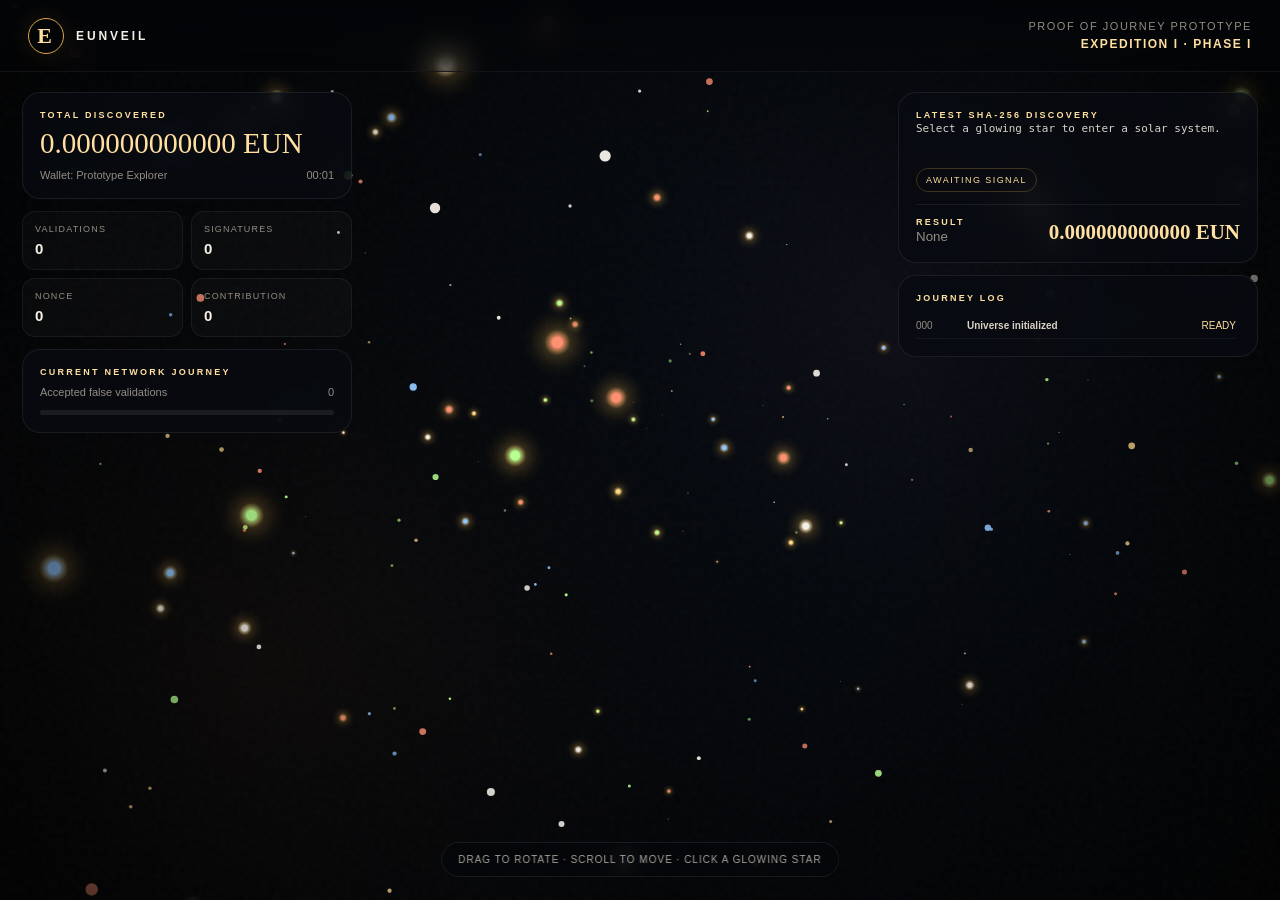
==== commit b2299c3d: "Solar System version .007" ====
--- a/index.html
+++ b/index.html
@@ -177,6 +177,11 @@
   const clamp=(n,a,b)=>Math.max(a,Math.min(b,n));
   const smoothstep=(a,b,n)=>{const t=clamp((n-a)/(b-a),0,1);return t*t*(3-2*t)};
   const easeInOutCubic=t=>t<.5?4*t*t*t:1-Math.pow(-2*t+2,3)/2;
+  const easeInCubic=t=>t*t*t;
+  const easeOutCubic=t=>1-Math.pow(1-t,3);
+  const easeInOutQuint=t=>t<.5?16*t*t*t*t*t:1-Math.pow(-2*t+2,5)/2;
+  const easeOutBackSoft=t=>{const c1=.72,c3=c1+1;return 1+c3*Math.pow(t-1,3)+c1*Math.pow(t-1,2)};
+  const lerp=(a,b,t)=>a+(b-a)*t;
   const fmt=n=>n.toFixed(12);
   const pad=n=>String(n).padStart(3,'0');
 
@@ -191,6 +196,8 @@
   let selectedStar=null,currentObject=null,currentHash='',currentSegment='',segmentStart=0;
   let pendingSystemCompletion=false;
   let systemTransition=null;
+  let arrivalAnimation=null;
+  let systemReveal=1;
   let nonce=0,validations=0,signatures=0,contribution=0,balance=0,logCount=0;
   let sessionStart=Date.now();
   const palette=['#ffd98b','#8fc5ff','#ff8f72','#b8ff91','#f4f0e8'];
@@ -416,6 +423,7 @@
   }
 
   function draw(){
+    updateArrivalAnimation(performance.now());
     yaw+=(targetYaw-yaw)*.075;pitch+=(targetPitch-pitch)*.075;zoom+=(targetZoom-zoom)*.07;
     systemYaw+=(targetSystemYaw-systemYaw)*.09;systemPitch+=(targetSystemPitch-systemPitch)*.09;systemZoom+=(targetSystemZoom-systemZoom)*.09;
     ctx.fillStyle='#030508';ctx.fillRect(0,0,width,height);drawNebula();
@@ -508,33 +516,92 @@
     ctx.globalAlpha=1;
   }
 
+  function drawArrivalBloom(progress){
+    const pulse=Math.sin(clamp(progress,0,1)*Math.PI);
+    if(pulse<=.001)return;
+    const cx=width/2,cy=height/2+height*.055;
+    const radius=Math.max(width,height)*(.18+pulse*.34);
+    const bloom=ctx.createRadialGradient(cx,cy,0,cx,cy,radius);
+    bloom.addColorStop(0,`rgba(255,250,230,${pulse*.34})`);
+    bloom.addColorStop(.16,`rgba(255,218,145,${pulse*.18})`);
+    bloom.addColorStop(.52,`rgba(130,180,255,${pulse*.055})`);
+    bloom.addColorStop(1,'rgba(0,0,0,0)');
+    ctx.save();
+    ctx.globalCompositeOperation='screen';
+    ctx.fillStyle=bloom;
+    ctx.fillRect(0,0,width,height);
+    ctx.restore();
+  }
+
+  function updateArrivalAnimation(now){
+    if(!arrivalAnimation)return;
+    const t=clamp((now-arrivalAnimation.start)/arrivalAnimation.duration,0,1);
+    const settle=easeOutCubic(t);
+    const drift=(1-settle)*(1-settle);
+
+    targetSystemYaw=DEFAULT_SYSTEM_YAW+arrivalAnimation.yawOffset*drift;
+    targetSystemPitch=DEFAULT_SYSTEM_PITCH+arrivalAnimation.pitchOffset*drift;
+    targetSystemZoom=DEFAULT_SYSTEM_ZOOM+arrivalAnimation.zoomOffset*drift;
+    systemReveal=lerp(arrivalAnimation.revealStart,1,smoothstep(0,.72,t));
+
+    if(t>=1){
+      arrivalAnimation=null;
+      systemReveal=1;
+      systemYaw=targetSystemYaw=DEFAULT_SYSTEM_YAW;
+      systemPitch=targetSystemPitch=DEFAULT_SYSTEM_PITCH;
+      systemZoom=targetSystemZoom=DEFAULT_SYSTEM_ZOOM;
+      locked=false;
+    }
+  }
+
   function drawSystemTransition(){
     if(!systemTransition)return;
     const elapsed=performance.now()-systemTransition.start;
     const t=clamp(elapsed/systemTransition.duration,0,1);
-    const travel=easeInOutCubic(t);
-    const warp=smoothstep(.18,.78,t);
-    const galaxyFade=1-smoothstep(.58,.96,t);
-    const systemFade=smoothstep(.56,.96,t);
+
+    // Hold the target briefly, accelerate, then brake into the destination.
+    const steeringT=easeInOutQuint(clamp((t-.055)/.62,0,1));
+    targetYaw=lerp(systemTransition.fromYaw,systemTransition.toYaw,steeringT);
+    targetPitch=lerp(systemTransition.fromPitch,systemTransition.toPitch,steeringT);
+    const approachT=easeInOutQuint(clamp((t-.07)/.69,0,1));
+    const brakeT=easeOutCubic(clamp((t-.68)/.22,0,1));
+    targetZoom=lerp(systemTransition.fromZoom,205,approachT)-40*brakeT;
+
+    const warpBuild=smoothstep(.18,.67,t);
+    const warpBrake=1-.38*smoothstep(.70,.98,t);
+    const warp=warpBuild*warpBrake;
+    const galaxyFade=1-smoothstep(.60,.94,t);
+    const systemFade=smoothstep(.57,.94,t);
 
     drawUniverse(warp,systemTransition.star,galaxyFade);
 
-    if(t>.48&&!systemTransition.systemBuilt){
+    if(t>.49&&!systemTransition.systemBuilt){
       buildSolarSystem();
       systemTransition.systemBuilt=true;
-      systemYaw=targetSystemYaw=DEFAULT_SYSTEM_YAW;
-      systemPitch=targetSystemPitch=DEFAULT_SYSTEM_PITCH;
-      systemZoom=.92;
-      targetSystemZoom=DEFAULT_SYSTEM_ZOOM;
+      systemYaw=targetSystemYaw=DEFAULT_SYSTEM_YAW-.042;
+      systemPitch=targetSystemPitch=DEFAULT_SYSTEM_PITCH-.065;
+      systemZoom=targetSystemZoom=.86;
+      systemReveal=0;
     }
 
     if(systemTransition.systemBuilt&&systemFade>0){
+      const arrivalT=clamp((t-.52)/.48,0,1);
+      const settle=easeOutBackSoft(arrivalT);
+      systemReveal=smoothstep(.04,.92,arrivalT);
+
+      // The camera passes its resting point slightly before the final settle.
+      systemYaw=targetSystemYaw=lerp(DEFAULT_SYSTEM_YAW-.042,DEFAULT_SYSTEM_YAW+.018,settle);
+      systemPitch=targetSystemPitch=lerp(DEFAULT_SYSTEM_PITCH-.065,DEFAULT_SYSTEM_PITCH-.012,settle);
+      systemZoom=targetSystemZoom=lerp(.86,DEFAULT_SYSTEM_ZOOM+.035,settle);
+
       ctx.save();
       ctx.globalAlpha=systemFade;
-      systemZoom=.78+(DEFAULT_SYSTEM_ZOOM-.78)*smoothstep(.54,1,t);
-      drawSystem();
+      drawSystem(systemReveal);
       ctx.restore();
       ctx.globalAlpha=1;
+
+      // A quick, restrained bloom marks the instant the system resolves.
+      drawArrivalBloom(clamp((t-.67)/.20,0,1));
     }
 
     if(t>=1)finishSystemTransition();
@@ -546,9 +613,17 @@
     mode='system';
     yaw=pitch=targetYaw=targetPitch=0;
     zoom=targetZoom=760;
-    systemYaw=targetSystemYaw=DEFAULT_SYSTEM_YAW;
-    systemPitch=targetSystemPitch=DEFAULT_SYSTEM_PITCH;
-    systemZoom=targetSystemZoom=DEFAULT_SYSTEM_ZOOM;
+
+    // Preserve a little forward momentum, then settle invisibly into the approved view.
+    systemYaw=targetSystemYaw=DEFAULT_SYSTEM_YAW+.018;
+    systemPitch=targetSystemPitch=DEFAULT_SYSTEM_PITCH-.012;
+    systemZoom=targetSystemZoom=DEFAULT_SYSTEM_ZOOM+.035;
+    arrivalAnimation={
+      start:performance.now(),duration:680,
+      yawOffset:.018,pitchOffset:-.012,zoomOffset:.035,
+      revealStart:Math.max(.82,systemReveal)
+    };
+
     document.body.classList.remove('system-traveling');
     document.body.classList.add('system-arrived');
     $('systemTitle').textContent=`E-${String(star.id).padStart(4,'0')}`;
@@ -557,7 +632,6 @@
     $('help').textContent='DRAG TO ROTATE · SCROLL TO ZOOM · CLICK AN UNDECODED OBJECT';
     $('help').style.opacity='1';
     $('hash').textContent='Solar system entered. Select an object to generate the next SHA-256 hash.';
-    locked=false;
   }
 
   function seededValue(seed,index,salt=0){
@@ -633,9 +707,9 @@
     ctx.globalAlpha=1;
   }
 
-  function drawSystemGrid(cx,cy,maxR,cosY,sinY,cosP,sinP){
+  function drawSystemGrid(cx,cy,maxR,cosY,sinY,cosP,sinP,reveal=1){
     ctx.save();
-    ctx.globalAlpha=.055;
+    ctx.globalAlpha=.055*reveal;
     ctx.strokeStyle='rgba(96,150,190,.48)';
     ctx.lineWidth=.55;
 
@@ -697,7 +771,7 @@
   ctx.restore();
 }
 
-  function drawAsteroidBelt(cx,cy,maxR,cosY,sinY,cosP,sinP){
+  function drawAsteroidBelt(cx,cy,maxR,cosY,sinY,cosP,sinP,reveal=1){
     const seed=(selectedStar?.id||1)*773;
     const inner=maxR*.76;
     const outer=maxR*.93;
@@ -714,7 +788,7 @@
       );
       const size=.3+seededValue(seed,i,4)*1.35*p.scale;
       const shade=90+Math.floor(seededValue(seed,i,5)*80);
-      ctx.globalAlpha=clamp(.18+p.scale*.16,.16,.42);
+      ctx.globalAlpha=clamp(.18+p.scale*.16,.16,.42)*reveal;
       ctx.fillStyle=`rgb(${shade},${shade},${shade+4})`;
       ctx.beginPath();
       ctx.arc(p.x,p.y,size,0,Math.PI*2);
@@ -723,7 +797,7 @@
     ctx.globalAlpha=1;
   }
 
-  function drawSystem(){
+  function drawSystem(reveal=systemReveal){
     drawSystemBackdrop();
 
     const cx=width/2;
@@ -735,13 +809,16 @@
     const cosP=Math.cos(viewPitch);
     const sinP=Math.sin(viewPitch);
 
-    drawSystemGrid(cx,cy,maxR,cosY,sinY,cosP,sinP);
+    const gridReveal=smoothstep(.08,.34,reveal);
+    drawSystemGrid(cx,cy,maxR,cosY,sinY,cosP,sinP,gridReveal);
 
     for(let i=1;i<=3;i++){
-      drawSystemOrbit(maxR*(i/3),cx,cy,cosY,sinY,cosP,sinP,.16+i*.018);
-    }
-
-    drawAsteroidBelt(cx,cy,maxR,cosY,sinY,cosP,sinP);
+      const orbitReveal=smoothstep(.12+i*.10,.34+i*.12,reveal);
+      drawSystemOrbit(maxR*(i/3),cx,cy,cosY,sinY,cosP,sinP,(.16+i*.018)*orbitReveal);
+    }
+
+    const beltReveal=smoothstep(.48,.78,reveal);
+    drawAsteroidBelt(cx,cy,maxR,cosY,sinY,cosP,sinP,beltReveal);
 
     const projected=systemObjects.map(o=>{
       o.pulse+=.018;
@@ -768,13 +845,16 @@
       item.o.sx=item.sx;
       item.o.sy=item.sy;
       item.o.renderScale=item.o.type==='star'?1.03:clamp(item.scale*.68,.48,.9);
+      item.o.arrivalAlpha=item.o.type==='star'
+        ?smoothstep(.01,.23,reveal)
+        :smoothstep(.34+item.o.ring*.07,.62+item.o.ring*.09,reveal);
       drawObject(item.o);
     }
   }
 
   function drawObject(o){
     const r=o.size*(o.renderScale||1)*(1+Math.sin(o.pulse)*.018);
-    const alpha=o.decoded?.32:1;
+    const alpha=(o.decoded?.32:1)*(o.arrivalAlpha??1);
     const systemCenterX=width/2;
     const systemCenterY=height/2+height*.055;
     const toStarX=systemCenterX-o.sx;
@@ -1375,20 +1455,23 @@
     const flat=Math.sqrt(star.x*star.x+star.z*star.z);
     const desiredPitch=-Math.atan2(star.y,flat);
 
-    targetYaw+=desiredYaw*.78;
-    targetPitch=clamp(targetPitch+desiredPitch*.78,-1.15,1.15);
-    targetZoom=185;
-
     document.body.classList.remove('system-arrived');
     document.body.classList.add('system-traveling');
     $('galaxyReturnBtn').classList.remove('show');
     mode='transition';
+    arrivalAnimation=null;
+    systemReveal=0;
     systemTransition={
       active:true,
       start:performance.now(),
-      duration:1500,
+      duration:1750,
       star,
-      systemBuilt:false
+      systemBuilt:false,
+      fromYaw:targetYaw,
+      fromPitch:targetPitch,
+      fromZoom:targetZoom,
+      toYaw:targetYaw+desiredYaw*.78,
+      toPitch:clamp(targetPitch+desiredPitch*.78,-1.15,1.15)
     };
   }
 
@@ -1493,6 +1576,8 @@
   function returnToGalaxy(){
     $('completionModal').classList.remove('open');
     systemTransition=null;
+    arrivalAnimation=null;
+    systemReveal=1;
     document.body.classList.remove('system-traveling','system-arrived');
     mode='universe';
     systemObjects=[];
@@ -1509,7 +1594,7 @@
   canvas.addEventListener('pointerdown',e=>{if(locked)return;dragging=true;moved=false;lastX=e.clientX;lastY=e.clientY;canvas.classList.add('dragging');canvas.setPointerCapture(e.pointerId)});
   canvas.addEventListener('pointermove',e=>{if(!dragging)return;const dx=e.clientX-lastX,dy=e.clientY-lastY;if(Math.abs(dx)+Math.abs(dy)>3)moved=true;if(mode==='universe'){targetYaw-=dx*.0042;targetPitch=clamp(targetPitch-dy*.0038,-1.25,1.25)}else{targetSystemYaw-=dx*.006;targetSystemPitch=clamp(targetSystemPitch-dy*.004,-.9,.9)}lastX=e.clientX;lastY=e.clientY});
   canvas.addEventListener('pointerup',e=>{dragging=false;canvas.classList.remove('dragging');if(moved||locked)return;if(mode==='universe'){const hit=hitStar(e.clientX,e.clientY);if(hit)enterSystem(hit)}else{const hit=hitObject(e.clientX,e.clientY);if(hit)openDecoder(hit)}});
-  canvas.addEventListener('wheel',e=>{e.preventDefault();if(mode==='universe')targetZoom=clamp(targetZoom+e.deltaY*.55,260,1450);else targetSystemZoom=clamp(targetSystemZoom-e.deltaY*.001,.62,1.45)},{passive:false});
+  canvas.addEventListener('wheel',e=>{e.preventDefault();if(mode==='universe')targetZoom=clamp(targetZoom+e.deltaY*.55,260,1450);else targetSystemZoom=clamp(targetSystemZoom-e.deltaY*.001,.62,1.75)},{passive:false});
   canvas.addEventListener('dblclick',()=>{if(mode==='universe'){targetYaw=0;targetPitch=0;targetZoom=760}else{targetSystemYaw=DEFAULT_SYSTEM_YAW;targetSystemPitch=DEFAULT_SYSTEM_PITCH;targetSystemZoom=DEFAULT_SYSTEM_ZOOM}});
   $('closeDecoder').addEventListener('click',()=>{$('decoderModal').classList.remove('open');locked=false});
   $('continueBtn').addEventListener('click',()=>{$('signatureModal').classList.remove('open');contribution=0;$('contribution').textContent='0';$('contributionLabel').textContent='0';$('tideFill').style.width='0%';if(pendingSystemCompletion)showSystemCompletion()});
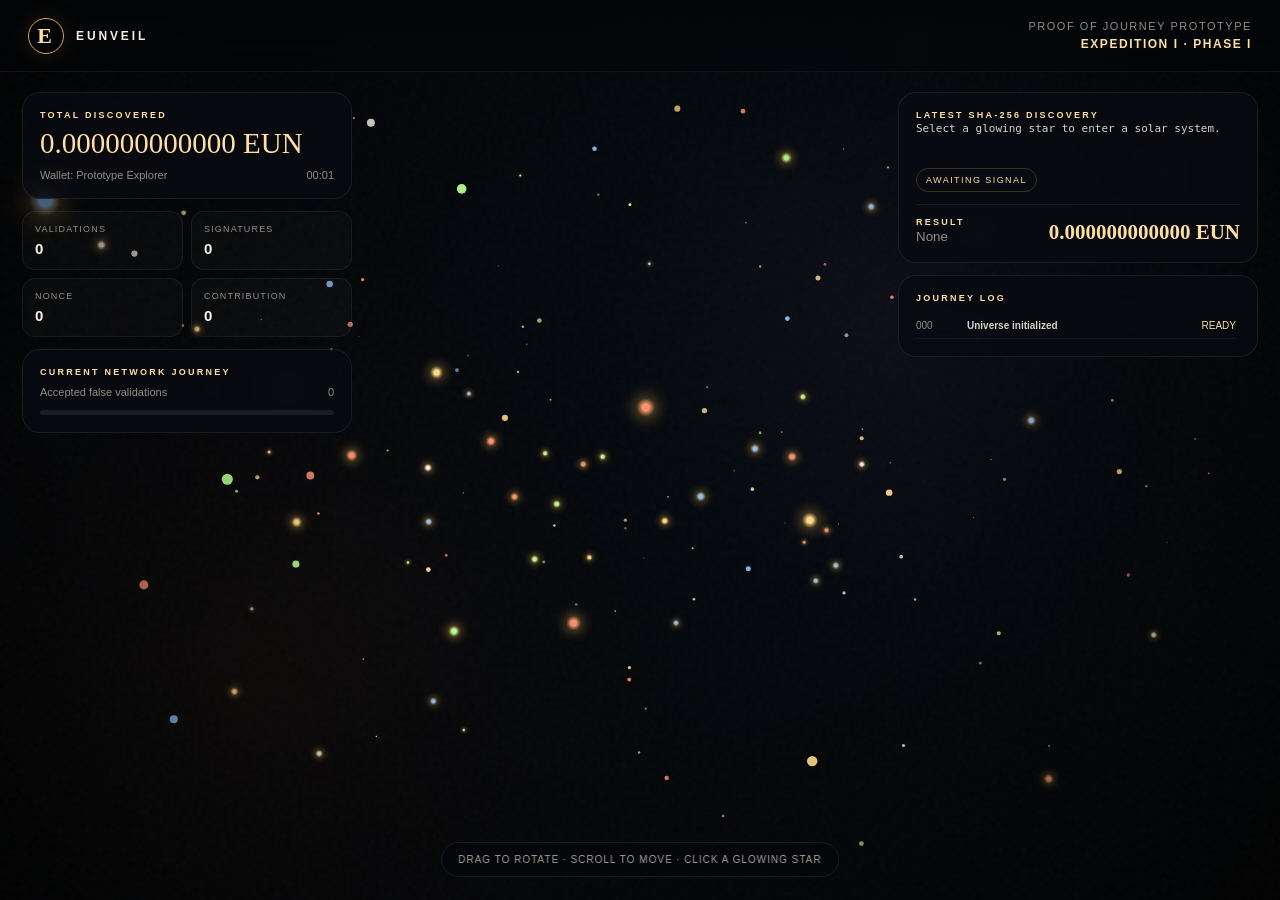
==== commit d6d5fbd6: "Solar System version .007" ====
--- a/index.html
+++ b/index.html
@@ -362,6 +362,8 @@
           irregularity:rand(.02,.1),
           maria:chance(.55),
           cracks:chance(.42),
+          orbitSpeed:rand(.000007,.000014)*(chance(.5)?1:-1),
+          motionOffset:rand(0,Math.PI*2),
           seed:Math.floor(Math.random()*100000)
         };
       }
@@ -397,6 +399,8 @@
           rotation:rand(-.22,.22),
           rotationSpeed:rand(.00012,.00024)*(chance(.5)?1:-1),
           rotationOffset:rand(0,Math.PI*2),
+          orbitSpeed:rand(.000004,.000009)*(chance(.5)?1:-1),
+          motionOffset:rand(0,Math.PI*2),
           seed:Math.floor(Math.random()*100000)
         };
       }
@@ -797,6 +801,7 @@
     ctx.globalAlpha=1;
   }
 
+  // Experience Pass 1 — Phases 4 & 5: staged object reveal with live ambient motion.
   function drawSystem(reveal=systemReveal){
     drawSystemBackdrop();
 
@@ -829,9 +834,11 @@
       }
 
       const rr=maxR*(o.ring/3);
-      const objectAngle=(o.type==='satellite'||o.type==='planet')
-        ?o.angle+performance.now()*(o.visual?.orbitSpeed||0)
-        :o.angle;
+      // Every object is already in motion while it fades into view. Nothing
+      // waits for the reveal to finish before its orbit begins.
+      const objectAngle=o.angle+
+        performance.now()*(o.visual?.orbitSpeed||0)+
+        (o.visual?.motionOffset||0)*.035;
       const p=projectSystemPoint(
         Math.cos(objectAngle)*rr,
         Math.sin(objectAngle)*rr,
@@ -844,10 +851,20 @@
     for(const item of projected){
       item.o.sx=item.sx;
       item.o.sy=item.sy;
-      item.o.renderScale=item.o.type==='star'?1.03:clamp(item.scale*.68,.48,.9);
-      item.o.arrivalAlpha=item.o.type==='star'
-        ?smoothstep(.01,.23,reveal)
-        :smoothstep(.34+item.o.ring*.07,.62+item.o.ring*.09,reveal);
+
+      // Phase 4: the destination star resolves first. The orbiting objects
+      // follow from the inner system outward, with a small per-object stagger.
+      const revealStart=item.o.type==='star'
+        ?.015
+        :.255+item.o.ring*.105+((item.o.id-1)%3)*.028;
+      const revealEnd=item.o.type==='star'
+        ?.19
+        :revealStart+.205;
+      const objectReveal=smoothstep(revealStart,revealEnd,reveal);
+
+      const baseScale=item.o.type==='star'?1.03:clamp(item.scale*.68,.48,.9);
+      item.o.renderScale=baseScale*lerp(item.o.type==='star'?.94:.965,1,objectReveal);
+      item.o.arrivalAlpha=objectReveal;
       drawObject(item.o);
     }
   }
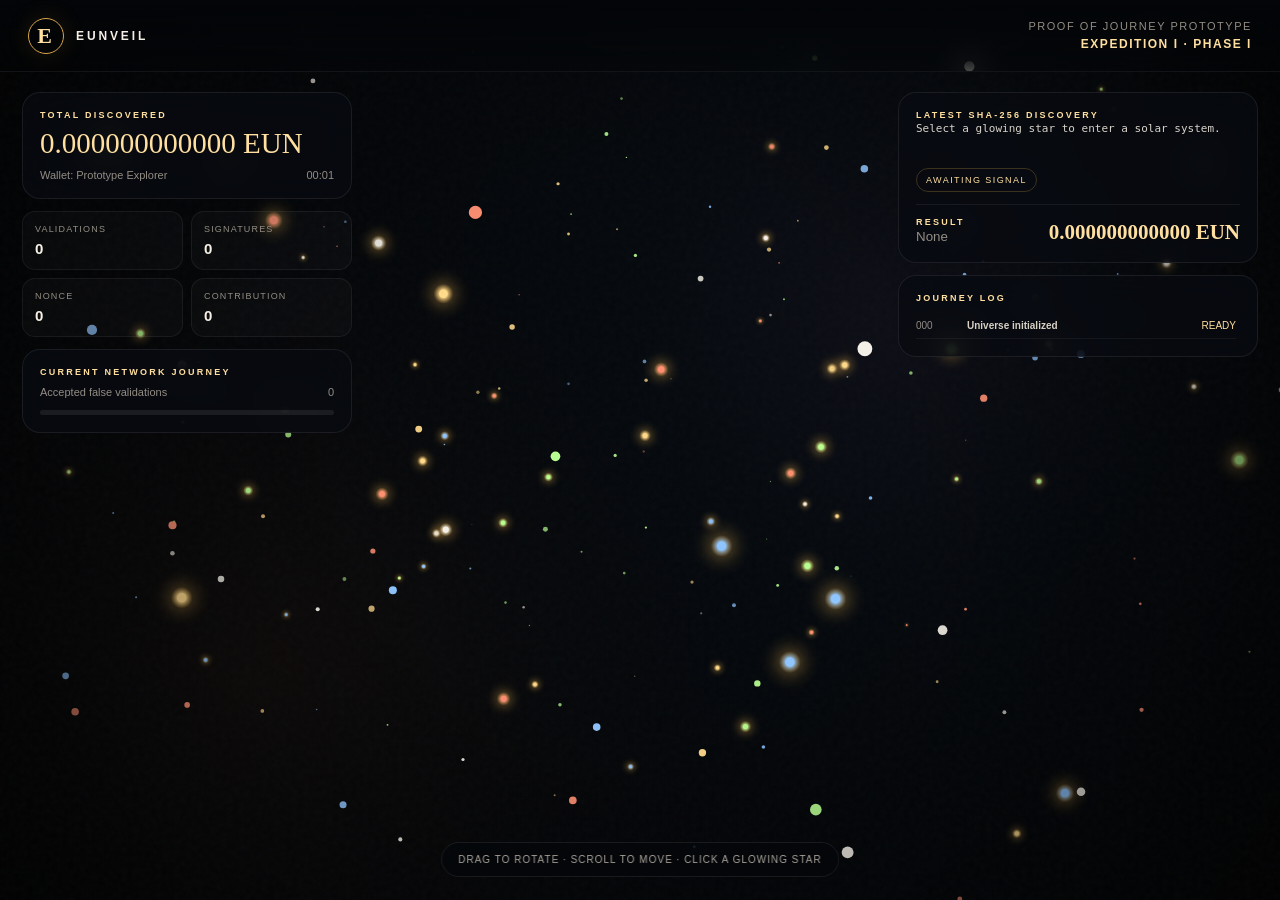
==== commit d9cf7021: "Solar System version .007" ====
--- a/index.html
+++ b/index.html
@@ -60,7 +60,7 @@
     .sig-emblem{width:116px;height:116px;margin:auto;border:1px solid var(--gold);border-radius:50%;display:grid;place-items:center;font-family:Georgia,serif;font-size:72px;color:var(--gold2)}
     .signature-card h2{font-family:Georgia,serif;font-size:clamp(42px,7vw,76px);font-weight:500;margin:24px 0 10px}.signature-card p{color:#b8b0a5;line-height:1.7}.sig-reward{font-size:32px;color:var(--gold2);margin:18px}
     .log{max-height:125px;overflow:auto;margin-top:10px;padding-right:4px}
-    .galaxy-return{
+    .galaxy-return,.system-return{
       position:fixed;z-index:30;top:18px;left:176px;height:36px;padding:0 15px;
       display:flex;align-items:center;gap:8px;border:1px solid rgba(255,255,255,.12);
       border-radius:999px;background:rgba(5,8,12,.72);backdrop-filter:blur(12px);
@@ -68,16 +68,18 @@
       cursor:pointer;opacity:0;visibility:hidden;transform:translateY(-6px);
       transition:opacity .3s ease,transform .3s ease,border-color .25s ease,color .25s ease;
     }
-    .galaxy-return.show{opacity:1;visibility:visible;transform:translateY(0)}
-    .galaxy-return:hover{border-color:rgba(255,224,160,.55);color:var(--gold2)}
-    .galaxy-return:disabled{pointer-events:none;opacity:.35}
-    .galaxy-return .arrow{font-size:15px;line-height:1;font-weight:400;letter-spacing:0}
+    .galaxy-return.show,.system-return.show{opacity:1;visibility:visible;transform:translateY(0)}
+    .galaxy-return:hover,.system-return:hover{border-color:rgba(255,224,160,.55);color:var(--gold2)}
+    .galaxy-return:disabled,.system-return:disabled{pointer-events:none;opacity:.35}
+    .galaxy-return .arrow,.system-return .arrow{font-size:15px;line-height:1;font-weight:400;letter-spacing:0}
+    .system-return{left:176px}
+    .system-return{position:fixed;z-index:31;top:18px;height:36px;padding:0 15px;display:flex;align-items:center;gap:8px;border:1px solid rgba(255,255,255,.12);border-radius:999px;background:rgba(5,8,12,.72);backdrop-filter:blur(12px);color:#c9c2b7;font-size:9px;font-weight:800;letter-spacing:.16em;cursor:pointer;opacity:0;visibility:hidden;transform:translateY(-6px);transition:opacity .3s ease,transform .3s ease,border-color .25s ease,color .25s ease}
     .hud,.right-panel,.help,.system-name{transition:opacity .38s ease,transform .38s ease}
     body.system-traveling .hud,body.system-traveling .right-panel{opacity:.32}
     body.system-traveling .help{opacity:0!important}
     body.system-traveling .system-name{opacity:0}
     body.system-arrived .hud,body.system-arrived .right-panel{opacity:1}.log-row{display:grid;grid-template-columns:42px 1fr auto;gap:9px;padding:7px 0;border-bottom:1px solid rgba(255,255,255,.05);font-size:10px}.log-row span{color:var(--muted)}.log-row b{color:#d8d1c6}.log-row em{font-style:normal;color:var(--gold2)}
-    @media(max-width:850px){.galaxy-return{left:64px;top:18px;padding:0 12px}.galaxy-return .label{display:none}.right-panel{top:auto;bottom:72px;right:12px;width:calc(100vw - 24px)}.right-panel .log-card{display:none}.hud{top:82px;left:12px;width:270px}.card{padding:13px}.balance{font-size:23px}.help{bottom:18px}.topbar{padding:0 14px}.phase{display:none}.system-name{top:76px}}
+    @media(max-width:850px){.galaxy-return,.system-return{left:64px;top:18px;padding:0 12px}.galaxy-return .label{display:none}.right-panel{top:auto;bottom:72px;right:12px;width:calc(100vw - 24px)}.right-panel .log-card{display:none}.hud{top:82px;left:12px;width:270px}.card{padding:13px}.balance{font-size:23px}.help{bottom:18px}.topbar{padding:0 14px}.phase{display:none}.system-name{top:76px}}
     @media(max-width:560px){.hud{width:calc(100vw - 24px)}.metric-grid{grid-template-columns:repeat(4,1fr)}.metric{padding:8px}.metric strong{font-size:12px}.right-panel{bottom:62px}.hash-card{padding:12px}.discovery strong{font-size:17px}.help{font-size:8px;padding:9px 12px}.decoder-card{padding:22px 14px}.crater-grid,.terminal-grid{grid-template-columns:repeat(4,48px);gap:8px}.crater,.terminal{width:48px;height:48px}}
   </style>
 </head>
@@ -90,6 +92,9 @@
   </header>
   <button class="galaxy-return" id="galaxyReturnBtn" type="button" aria-label="Return to galaxy">
     <span class="arrow">←</span><span class="label">RETURN TO GALAXY</span>
+  </button>
+  <button class="system-return" id="systemReturnBtn" type="button" aria-label="Return to solar system">
+    <span class="arrow">←</span><span class="label">RETURN TO SOLAR SYSTEM</span>
   </button>
 
   <section class="hud">
@@ -163,7 +168,7 @@
       <div class="eyebrow" style="margin-top:24px">SOLAR SYSTEM COMPLETE</div>
       <h2 id="completedSystemTitle">System Explored</h2>
       <p>Every object in this solar system has been decoded.</p>
-      <div class="sig-reward">10 / 10 OBJECTS</div>
+      <div class="sig-reward" id="completedObjectCount">4 / 4 PRIMARY OBJECTS</div>
       <button class="primary" id="returnGalaxyBtn" type="button">Return to Galaxy</button>
     </div>
   </div>
@@ -185,7 +190,8 @@
   const fmt=n=>n.toFixed(12);
   const pad=n=>String(n).padStart(3,'0');
 
-  let width=0,height=0,stars=[],particles=[],systemObjects=[];
+  let width=0,height=0,stars=[],particles=[],systemObjects=[],allSystemObjects=[];
+  let systemHierarchy={star:null,planets:[]};
   let yaw=0,pitch=0,zoom=760,targetYaw=0,targetPitch=0,targetZoom=760;
   const DEFAULT_SYSTEM_YAW=0;
   const DEFAULT_SYSTEM_PITCH=.58;
@@ -196,7 +202,16 @@
   let selectedStar=null,currentObject=null,currentHash='',currentSegment='',segmentStart=0;
   let pendingSystemCompletion=false;
   let systemTransition=null;
+  let planetTransition=null;
+  let selectedPlanet=null;
+  let selectedLocalObject=null;
+  let planetViewYaw=0,targetPlanetViewYaw=0;
+  let planetViewPitch=.68,targetPlanetViewPitch=.68;
+  let planetViewZoom=1,targetPlanetViewZoom=1;
+  let planetEntryTime=0;
   let arrivalAnimation=null;
+  let arrivalFx=null;
+  let ambientDust=[];
   let systemReveal=1;
   let nonce=0,validations=0,signatures=0,contribution=0,balance=0,logCount=0;
   let sessionStart=Date.now();
@@ -209,6 +224,65 @@
     canvas.style.width=width+'px';canvas.style.height=height+'px';
     ctx.setTransform(DPR,0,0,DPR,0,0);
     if(!stars.length)buildUniverse();
+    buildAmbientDust();
+  }
+
+  function buildAmbientDust(){
+    const count=width<600?34:58;
+    ambientDust=Array.from({length:count},(_,i)=>({
+      x:Math.random()*width,
+      y:Math.random()*height,
+      depth:.2+Math.random()*.8,
+      size:.35+Math.random()*1.15,
+      driftX:(Math.random()-.5)*.055,
+      driftY:.018+Math.random()*.055,
+      phase:Math.random()*Math.PI*2
+    }));
+  }
+
+  function arrivalProgress(){
+    if(!arrivalFx)return 1;
+    return clamp((performance.now()-arrivalFx.start)/arrivalFx.duration,0,1);
+  }
+
+  function drawAmbientDust(){
+    if(!ambientDust.length)return;
+    const now=performance.now();
+    ctx.save();
+    ctx.globalCompositeOperation='screen';
+    for(const d of ambientDust){
+      d.x+=d.driftX*(.45+d.depth);
+      d.y+=d.driftY*(.45+d.depth);
+      if(d.x<-8)d.x=width+8;if(d.x>width+8)d.x=-8;
+      if(d.y>height+8){d.y=-8;d.x=Math.random()*width}
+      const twinkle=.72+.28*Math.sin(now*.00055+d.phase);
+      ctx.globalAlpha=(.035+d.depth*.085)*twinkle;
+      ctx.fillStyle=d.depth>.72?'#fff1cf':'#d9e8ff';
+      ctx.beginPath();ctx.arc(d.x,d.y,d.size*(.55+d.depth),0,Math.PI*2);ctx.fill();
+    }
+    ctx.restore();
+    ctx.globalAlpha=1;
+  }
+
+  function drawArrivalExposure(){
+    if(!arrivalFx)return;
+    const t=arrivalProgress();
+    const strength=(1-smoothstep(.05,.78,t));
+    if(strength<=.001)return;
+    const cx=width/2,cy=height/2+height*.055;
+    ctx.save();
+    ctx.globalCompositeOperation='screen';
+    const glow=ctx.createRadialGradient(cx,cy,0,cx,cy,Math.max(width,height)*.58);
+    glow.addColorStop(0,`rgba(255,235,190,${strength*.12})`);
+    glow.addColorStop(.34,`rgba(120,175,255,${strength*.035})`);
+    glow.addColorStop(1,'rgba(0,0,0,0)');
+    ctx.fillStyle=glow;ctx.fillRect(0,0,width,height);
+    ctx.restore();
+    ctx.save();
+    ctx.globalAlpha=strength*.16;
+    const shade=ctx.createRadialGradient(cx,cy,Math.min(width,height)*.22,cx,cy,Math.max(width,height)*.72);
+    shade.addColorStop(0,'rgba(0,0,0,0)');shade.addColorStop(1,'rgba(0,0,0,.82)');
+    ctx.fillStyle=shade;ctx.fillRect(0,0,width,height);ctx.restore();
   }
 
   function buildUniverse(){
@@ -225,10 +299,11 @@
   }
 
   function buildSolarSystem(){
-    const orbitTypes=['planet','moon','satellite','station'];
-    const types=[...orbitTypes];
-    while(types.length<9)types.push(orbitTypes[Math.floor(Math.random()*orbitTypes.length)]);
-    for(let i=types.length-1;i>0;i--){const j=Math.floor(Math.random()*(i+1));[types[i],types[j]]=[types[j],types[i]]}
+    // Experience Pass 2 — Phase 0.1: three visible primary planets, with
+    // moons, satellites, and stations stored beneath those planets for later zoom levels.
+    const childTypes=['moon','satellite','station','moon','satellite','station'];
+    for(let i=childTypes.length-1;i>0;i--){const j=Math.floor(Math.random()*(i+1));[childTypes[i],childTypes[j]]=[childTypes[j],childTypes[i]]}
+    const types=['planet','planet','planet',...childTypes]
 
     const pick=a=>a[Math.floor(Math.random()*a.length)];
     const rand=(a,b)=>a+Math.random()*(b-a);
@@ -243,11 +318,12 @@
     ];
     const starStyle=pick(starStyles);
 
-    systemObjects=[{
+    const systemStar={
       id:0,type:'star',label:'Star',angle:0,ring:0,size:rand(31,39),color:starStyle.color,
       sx:0,sy:0,pulse:0,decoded:false,
       visual:{...starStyle,spots:Math.floor(rand(14,30)),corona:rand(.8,1.25)}
-    }];
+    };
+    allSystemObjects=[systemStar];
 
     const planetWorlds=[
       {
@@ -317,8 +393,12 @@
     ];
 
     types.forEach((type,i)=>{
-      const ring=1+Math.floor(i/3),slot=i%3;
-      const angle=(slot/3)*Math.PI*2+ring*.52+(Math.random()-.5)*.24;
+      const isPrimaryPlanet=type==='planet';
+      const ring=isPrimaryPlanet?i+1:0;
+      const slot=isPrimaryPlanet?i:i-3;
+      const angle=isPrimaryPlanet
+        ?(i/3)*Math.PI*2+ring*.52+(Math.random()-.5)*.24
+        :(slot/6)*Math.PI*2+(Math.random()-.5)*.3;
       const meta={planet:['Planet','#79b7ff',20],moon:['Moon','#e5e1da',13],satellite:['Satellite','#72e5a0',12],station:['Space Station','#d9a64b',17]}[type];
 
       let visual={};
@@ -405,11 +485,33 @@
         };
       }
 
-      systemObjects.push({
+      allSystemObjects.push({
         id:i+1,type,label:meta[0],angle,ring,size:meta[2],color:meta[1],
-        sx:0,sy:0,pulse:Math.random()*6.28,decoded:false,visual
+        sx:0,sy:0,pulse:Math.random()*6.28,decoded:false,visual,
+        parentPlanetId:null,hiddenInSystemView:type!=='planet'
       });
     });
+
+    const planets=allSystemObjects.filter(o=>o.type==='planet');
+    const children=allSystemObjects.filter(o=>o.type!=='star'&&o.type!=='planet');
+    planets.forEach((planet,index)=>{
+      planet.label=`Planet ${String.fromCharCode(65+index)}`;
+      planet.children={moons:[],stations:[],satellites:[]};
+    });
+    children.forEach((child,index)=>{
+      const parent=planets[index%planets.length];
+      child.parentPlanetId=parent.id;
+      child.localOrbit=1+Math.floor(index/planets.length);
+      child.localAngle=(index/children.length)*Math.PI*2+Math.random()*.45;
+      if(child.type==='moon')parent.children.moons.push(child);
+      else if(child.type==='station')parent.children.stations.push(child);
+      else parent.children.satellites.push(child);
+    });
+
+    systemHierarchy={star:systemStar,planets};
+    // Phase 0.1 system view intentionally exposes only the star and primary planets.
+    // Child objects remain generated and attached to their parent for Phase 0.2/0.3.
+    systemObjects=[systemHierarchy.star,...systemHierarchy.planets];
   }
 
   function rotatePoint(s){
@@ -430,10 +532,15 @@
     updateArrivalAnimation(performance.now());
     yaw+=(targetYaw-yaw)*.075;pitch+=(targetPitch-pitch)*.075;zoom+=(targetZoom-zoom)*.07;
     systemYaw+=(targetSystemYaw-systemYaw)*.09;systemPitch+=(targetSystemPitch-systemPitch)*.09;systemZoom+=(targetSystemZoom-systemZoom)*.09;
+    planetViewYaw+=(targetPlanetViewYaw-planetViewYaw)*.09;planetViewPitch+=(targetPlanetViewPitch-planetViewPitch)*.09;planetViewZoom+=(targetPlanetViewZoom-planetViewZoom)*.09;
     ctx.fillStyle='#030508';ctx.fillRect(0,0,width,height);drawNebula();
     if(mode==='universe')drawUniverse();
     else if(mode==='transition')drawSystemTransition();
+    else if(mode==='planet-transition')drawPlanetTransition();
+    else if(mode==='planet')drawPlanetView();
     else drawSystem();
+    if(mode==='system'||(mode==='transition'&&systemTransition?.systemBuilt))drawAmbientDust();
+    drawArrivalExposure();
     updateParticles();requestAnimationFrame(draw);
   }
 
@@ -586,6 +693,7 @@
       systemPitch=targetSystemPitch=DEFAULT_SYSTEM_PITCH-.065;
       systemZoom=targetSystemZoom=.86;
       systemReveal=0;
+      arrivalFx={start:performance.now()+170,duration:1180};
     }
 
     if(systemTransition.systemBuilt&&systemFade>0){
@@ -622,6 +730,7 @@
     systemYaw=targetSystemYaw=DEFAULT_SYSTEM_YAW+.018;
     systemPitch=targetSystemPitch=DEFAULT_SYSTEM_PITCH-.012;
     systemZoom=targetSystemZoom=DEFAULT_SYSTEM_ZOOM+.035;
+    if(!arrivalFx)arrivalFx={start:performance.now()-220,duration:1180};
     arrivalAnimation={
       start:performance.now(),duration:680,
       yawOffset:.018,pitchOffset:-.012,zoomOffset:.035,
@@ -633,7 +742,7 @@
     $('systemTitle').textContent=`E-${String(star.id).padStart(4,'0')}`;
     $('systemName').classList.add('show');
     $('galaxyReturnBtn').classList.add('show');
-    $('help').textContent='DRAG TO ROTATE · SCROLL TO ZOOM · CLICK AN UNDECODED OBJECT';
+    $('help').textContent='DRAG TO ROTATE · SCROLL TO ZOOM · CLICK A PLANET TO EXPLORE';
     $('help').style.opacity='1';
     $('hash').textContent='Solar system entered. Select an object to generate the next SHA-256 hash.';
   }
@@ -731,7 +840,7 @@
     ctx.restore();
   }
 
-  function drawSystemOrbit(radius,cx,cy,cosY,sinY,cosP,sinP,alpha=.22){
+  function drawSystemOrbit(radius,cx,cy,cosY,sinY,cosP,sinP,alpha=.22,ringIndex=1){
   const t=performance.now()*0.001;
   const traceOrbit=()=>{
     ctx.beginPath();
@@ -771,6 +880,22 @@
   ctx.lineWidth=.26;
   traceOrbit();ctx.stroke();
   ctx.setLineDash([]);
+
+  // Phase 6: a single navigation-light sweep maps each orbit on arrival.
+  if(arrivalFx){
+    const fx=arrivalProgress();
+    const sweepT=clamp((fx-(.10+ringIndex*.08))/.34,0,1);
+    if(sweepT>0&&sweepT<1){
+      const a=sweepT*Math.PI*2-Math.PI*.5;
+      const p=projectSystemPoint(Math.cos(a)*radius,Math.sin(a)*radius,cx,cy,cosY,sinY,cosP,sinP*1.12);
+      const spark=ctx.createRadialGradient(p.x,p.y,0,p.x,p.y,8);
+      spark.addColorStop(0,'rgba(255,250,225,.9)');
+      spark.addColorStop(.3,'rgba(255,210,120,.45)');
+      spark.addColorStop(1,'rgba(0,0,0,0)');
+      ctx.globalAlpha=alpha*(1-Math.abs(sweepT-.5)*1.2);
+      ctx.fillStyle=spark;ctx.beginPath();ctx.arc(p.x,p.y,8,0,Math.PI*2);ctx.fill();
+    }
+  }
 
   ctx.restore();
 }
@@ -819,7 +944,7 @@
 
     for(let i=1;i<=3;i++){
       const orbitReveal=smoothstep(.12+i*.10,.34+i*.12,reveal);
-      drawSystemOrbit(maxR*(i/3),cx,cy,cosY,sinY,cosP,sinP,(.16+i*.018)*orbitReveal);
+      drawSystemOrbit(maxR*(i/3),cx,cy,cosY,sinY,cosP,sinP,(.16+i*.018)*orbitReveal,i);
     }
 
     const beltReveal=smoothstep(.48,.78,reveal);
@@ -863,15 +988,244 @@
       const objectReveal=smoothstep(revealStart,revealEnd,reveal);
 
       const baseScale=item.o.type==='star'?1.03:clamp(item.scale*.68,.48,.9);
-      item.o.renderScale=baseScale*lerp(item.o.type==='star'?.94:.965,1,objectReveal);
+      const fx=arrivalFx?arrivalProgress():1;
+      const lightStart=item.o.type==='star'?.045:.21+item.o.ring*.105+((item.o.id-1)%3)*.028;
+      const lightPulse=arrivalFx?Math.sin(clamp((fx-lightStart)/.28,0,1)*Math.PI):0;
+      const ignition=item.o.type==='star'&&arrivalFx?Math.sin(clamp((fx-.035)/.24,0,1)*Math.PI):0;
+      item.o.renderScale=baseScale*lerp(item.o.type==='star'?.94:.965,1,objectReveal)*(1+ignition*.055);
       item.o.arrivalAlpha=objectReveal;
+      item.o.arrivalLight=lightPulse;
       drawObject(item.o);
     }
+  }
+
+  // Experience Pass 2 — Phase 0.3d: wide local space with a low, side-angle orbital view.
+  function getPlanetChildren(planet){
+    if(!planet?.children)return [];
+    return [...planet.children.moons,...planet.children.stations,...planet.children.satellites];
+  }
+
+  function drawLocalOrbit3D(radius,cx,cy,cosY,sinY,cosP,sinP,alpha){
+    ctx.save();
+    ctx.strokeStyle=`rgba(151,190,220,${alpha})`;
+    ctx.lineWidth=.75;
+    ctx.setLineDash([3,8]);
+    ctx.beginPath();
+    for(let i=0;i<=160;i++){
+      const a=i/160*Math.PI*2;
+      const p=projectSystemPoint(
+        Math.cos(a)*radius,
+        Math.sin(a)*radius,
+        cx,cy,cosY,sinY,cosP,sinP,
+        .34
+      );
+      if(i===0)ctx.moveTo(p.x,p.y);else ctx.lineTo(p.x,p.y);
+    }
+    ctx.stroke();
+    ctx.restore();
+  }
+
+  function drawPlanetFocus(planet,progress=1,withChildren=false){
+    drawSystemBackdrop();
+    const t=easeInOutCubic(clamp(progress,0,1));
+
+    // The planet remains anchored. Dragging rotates the local orbital plane
+    // around it, matching the controls and behavior of the solar-system view.
+    const targetX=width/2;
+    const targetY=height/2+height*.035;
+    const startX=planetTransition?.startX??planet.sx??targetX;
+    const startY=planetTransition?.startY??planet.sy??targetY;
+    const startScale=planetTransition?.startScale??planet.renderScale??.7;
+    const finalScale=clamp(Math.min(width,height)/(planet.size*6.3),3.1,5.35)*planetViewZoom;
+
+    planet.sx=lerp(startX,targetX,t);
+    planet.sy=lerp(startY,targetY,t);
+    planet.renderScale=lerp(startScale,finalScale,t);
+    planet.arrivalAlpha=1;
+    planet.arrivalLight=0;
+
+    if(withChildren){
+      const children=getPlanetChildren(planet);
+      const elapsed=Math.max(0,performance.now()-planetEntryTime);
+      const reveal=smoothstep(80,820,elapsed);
+      const orbitCount=Math.max(1,children.length);
+      // Local objects occupy a genuinely wide neighborhood around the planet.
+      // Width-based radii intentionally allow some signals to travel off-screen.
+      const minOrbit=Math.max(300,width*.27)*planetViewZoom;
+      const maxOrbit=Math.max(minOrbit+120,width*.36)*planetViewZoom;
+      const orbitRadius=index=>orbitCount===1
+        ?minOrbit
+        :lerp(minOrbit,maxOrbit,index/(orbitCount-1));
+
+      const cosY=Math.cos(planetViewYaw);
+      const sinY=Math.sin(planetViewYaw);
+      // A low side angle makes the default orbit read as a broad horizontal ellipse,
+      // rather than a near top-down planetary diagram.
+      const viewPitch=planetViewPitch-.48;
+      const cosP=Math.cos(viewPitch);
+      const sinP=Math.sin(viewPitch);
+
+      for(let i=0;i<orbitCount;i++){
+        drawLocalOrbit3D(orbitRadius(i),targetX,targetY,cosY,sinY,cosP,sinP,.12*reveal);
+      }
+
+      const projected=[];
+      children.forEach((child,index)=>{
+        child.pulse+=.018;
+        const radius=orbitRadius(index);
+        const motion=(child.visual?.orbitSpeed||.000008)*performance.now()*8;
+        const angle=(child.localAngle||0)+motion;
+        const p=projectSystemPoint(
+          Math.cos(angle)*radius,
+          Math.sin(angle)*radius,
+          targetX,targetY,cosY,sinY,cosP,sinP,
+          .34
+        );
+        projected.push({child,x:p.x,y:p.y,depth:p.depth,scale:p.scale,index});
+      });
+      projected.sort((a,b)=>a.depth-b.depth);
+
+      const drawLocalChild=item=>{
+        const child=item.child;
+        const localReveal=smoothstep(150+item.index*105,600+item.index*105,elapsed);
+        child.sx=item.x;
+        child.sy=item.y;
+        child.renderScale=clamp(.62+item.scale*.16,.54,.92)*planetViewZoom;
+        child.arrivalAlpha=localReveal;
+        child.arrivalLight=0;
+        drawObject(child);
+
+        if(child===selectedLocalObject&&localReveal>.8){
+          const rr=Math.max(18,child.size*child.renderScale*1.75);
+          ctx.save();
+          ctx.strokeStyle='rgba(255,224,160,.9)';
+          ctx.lineWidth=1.2;
+          ctx.setLineDash([4,5]);
+          ctx.beginPath();ctx.arc(child.sx,child.sy,rr,0,Math.PI*2);ctx.stroke();
+          ctx.restore();
+        }
+      };
+
+      projected.filter(item=>item.depth<0).forEach(drawLocalChild);
+      planet.arrivalAlpha=1;
+      drawObject(planet);
+      projected.filter(item=>item.depth>=0).forEach(drawLocalChild);
+    }else{
+      drawObject(planet);
+    }
+
+    const vignette=ctx.createRadialGradient(targetX,targetY,Math.min(width,height)*.16,targetX,targetY,Math.max(width,height)*.72);
+    vignette.addColorStop(0,'rgba(0,0,0,0)');
+    vignette.addColorStop(1,`rgba(0,0,0,${.28*t})`);
+    ctx.fillStyle=vignette;
+    ctx.fillRect(0,0,width,height);
+  }
+
+  function drawPlanetTransition(){
+    if(!planetTransition||!selectedPlanet)return;
+    const now=performance.now();
+    const raw=clamp((now-planetTransition.start)/planetTransition.duration,0,1);
+    const visual=planetTransition.direction==='in'?raw:1-raw;
+
+    ctx.save();
+    ctx.globalAlpha=1-smoothstep(.08,.88,visual);
+    drawSystem(1);
+    ctx.restore();
+
+    ctx.save();
+    ctx.globalAlpha=smoothstep(.02,.72,visual);
+    drawPlanetFocus(selectedPlanet,visual,false);
+    ctx.restore();
+    ctx.globalAlpha=1;
+
+    if(raw>=1){
+      if(planetTransition.direction==='in'){
+        mode='planet';
+        locked=false;
+        planetEntryTime=performance.now();
+        selectedLocalObject=null;
+        targetPlanetViewYaw=planetViewYaw=0;
+        targetPlanetViewPitch=planetViewPitch=.68;
+        targetPlanetViewZoom=planetViewZoom=1;
+        $('systemReturnBtn').classList.add('show');
+        $('galaxyReturnBtn').classList.remove('show');
+        $('systemTitle').textContent=selectedPlanet.label;
+        $('help').textContent='DRAG TO ORBIT · SCROLL TO ZOOM · CLICK A LOCAL OBJECT';
+        const count=getPlanetChildren(selectedPlanet).length;
+        $('hash').textContent=`${selectedPlanet.label} local space entered. ${count} orbiting signal${count===1?'':'s'} detected.`;
+      }else{
+        mode='system';
+        locked=false;
+        selectedLocalObject=null;
+        $('systemReturnBtn').classList.remove('show');
+        $('galaxyReturnBtn').classList.add('show');
+        $('systemTitle').textContent=`E-${String(selectedStar.id).padStart(4,'0')}`;
+        $('help').textContent='DRAG TO ROTATE · SCROLL TO ZOOM · CLICK A PLANET TO EXPLORE';
+        $('hash').textContent='Solar system view restored. Select a planet to explore it.';
+        selectedPlanet=null;
+      }
+      planetTransition=null;
+    }
+  }
+
+  function drawPlanetView(){
+    if(!selectedPlanet)return;
+    drawPlanetFocus(selectedPlanet,1,true);
+  }
+
+  function enterPlanet(planet){
+    if(locked||mode!=='system'||planet.type!=='planet')return;
+    locked=true;
+    selectedPlanet=planet;
+    selectedLocalObject=null;
+    planetTransition={
+      direction:'in',start:performance.now(),duration:900,
+      startX:planet.sx,startY:planet.sy,startScale:planet.renderScale||.7
+    };
+    mode='planet-transition';
+    $('galaxyReturnBtn').classList.remove('show');
+    $('help').textContent='APPROACHING PLANET';
+  }
+
+  function returnToSystem(){
+    if(locked||!selectedPlanet)return;
+    locked=true;
+    selectedLocalObject=null;
+    planetTransition={
+      direction:'out',start:performance.now(),duration:820,
+      startX:selectedPlanet.sx,startY:selectedPlanet.sy,startScale:selectedPlanet.renderScale||5
+    };
+    mode='planet-transition';
+    $('systemReturnBtn').classList.remove('show');
+    $('help').textContent='RETURNING TO SOLAR SYSTEM';
+  }
+
+  function hitLocalObject(x,y){
+    if(!selectedPlanet)return null;
+    let hit=null,best=Infinity;
+    for(const child of getPlanetChildren(selectedPlanet)){
+      const d=Math.hypot(x-child.sx,y-child.sy);
+      const radius=Math.max(22,child.size*(child.renderScale||1)*1.7);
+      if((child.arrivalAlpha??0)>.72&&d<radius&&d<best){hit=child;best=d}
+    }
+    return hit;
+  }
+
+  function selectLocalObject(object){
+    selectedLocalObject=object;
+    const parent=selectedPlanet?.label||'Planet';
+    const kind=object.type.charAt(0).toUpperCase()+object.type.slice(1);
+    $('hash').textContent=`Signal locked: ${object.label} — ${kind} orbiting ${parent}. Deeper signal interaction arrives in the next exploration pass.`;
+    $('rarity').textContent='LOCAL SIGNAL LOCKED';
+    $('depositType').textContent=`${kind.toUpperCase()} SIGNAL`;
+    $('reward').textContent='AWAITING DECODER';
+    addLog(`${kind.toUpperCase()} LOCATED`,parent);
   }
 
   function drawObject(o){
     const r=o.size*(o.renderScale||1)*(1+Math.sin(o.pulse)*.018);
     const alpha=(o.decoded?.32:1)*(o.arrivalAlpha??1);
+    const arrivalLight=o.arrivalLight||0;
     const systemCenterX=width/2;
     const systemCenterY=height/2+height*.055;
     const toStarX=systemCenterX-o.sx;
@@ -894,13 +1248,23 @@
 
     if(!o.decoded){
       const aura=ctx.createRadialGradient(o.sx,o.sy,r*.45,o.sx,o.sy,r*(o.type==='star'?2.8:1.9));
-      aura.addColorStop(0,o.type==='star'?'rgba(255,210,105,.22)':'rgba(150,185,220,.07)');
+      aura.addColorStop(0,o.type==='star'?`rgba(255,220,120,${.22+arrivalLight*.24})`:`rgba(190,220,255,${.07+arrivalLight*.12})`);
       aura.addColorStop(1,'rgba(0,0,0,0)');
       ctx.fillStyle=aura;
       ctx.beginPath();ctx.arc(o.sx,o.sy,r*(o.type==='star'?2.8:1.9),0,Math.PI*2);ctx.fill();
     }
 
     ctx.translate(o.sx,o.sy);
+
+    if(arrivalLight>.001&&o.type!=='star'){
+      const flash=ctx.createRadialGradient(lightX,lightY,0,lightX,lightY,r*1.25);
+      flash.addColorStop(0,`rgba(255,245,215,${arrivalLight*.34})`);
+      flash.addColorStop(.42,`rgba(170,215,255,${arrivalLight*.12})`);
+      flash.addColorStop(1,'rgba(0,0,0,0)');
+      ctx.globalCompositeOperation='screen';
+      ctx.fillStyle=flash;ctx.beginPath();ctx.arc(0,0,r*1.25,0,Math.PI*2);ctx.fill();
+      ctx.globalCompositeOperation='source-over';
+    }
 
     if(o.type==='star'){
       const starTime=performance.now()*0.001;
@@ -1454,7 +1818,26 @@
     ctx.fillText((o.decoded?'✓ ':'')+o.label.toUpperCase(),o.sx,o.sy+r+18);
   }
 
-  function updateParticles(){for(let i=particles.length-1;i>=0;i--){const p=particles[i];p.life-=.025;p.x+=p.vx;p.y+=p.vy;p.vx*=.985;p.vy*=.985;ctx.globalAlpha=Math.max(0,p.life);ctx.fillStyle=p.color;ctx.beginPath();ctx.arc(p.x,p.y,p.r,0,Math.PI*2);ctx.fill();if(p.life<=0)particles.splice(i,1)}ctx.globalAlpha=1}
+  function updateParticles(){
+    for(let i=particles.length-1;i>=0;i--){
+      const p=particles[i];
+      const decay=p.type==='arrival'?.018:.025;
+      p.life-=decay;
+      const oldX=p.x,oldY=p.y;
+      p.x+=p.vx;p.y+=p.vy;
+      const drag=p.type==='arrival'?.945:.985;
+      p.vx*=drag;p.vy*=drag;
+      ctx.globalAlpha=Math.max(0,Math.min(1,p.life));
+      ctx.fillStyle=p.color;
+      if(p.type==='arrival'&&Math.hypot(p.vx,p.vy)>.55){
+        ctx.strokeStyle=p.color;ctx.lineWidth=Math.max(.35,p.r*.72);ctx.beginPath();ctx.moveTo(oldX,oldY);ctx.lineTo(p.x,p.y);ctx.stroke();
+      }else{
+        ctx.beginPath();ctx.arc(p.x,p.y,p.r,0,Math.PI*2);ctx.fill();
+      }
+      if(p.life<=0)particles.splice(i,1);
+    }
+    ctx.globalAlpha=1;
+  }
   function burst(x,y,color){for(let i=0;i<55;i++){const a=Math.random()*6.28,sp=.5+Math.random()*5;particles.push({x,y,vx:Math.cos(a)*sp,vy:Math.sin(a)*sp,r:.5+Math.random()*2,life:.7+Math.random()*.5,color})}}
   function hitStar(x,y){let hit=null,best=Infinity;for(const s of stars){if(!s.visible||!s.clickable)continue;const d=Math.hypot(x-s.sx,y-s.sy),radius=clamp(s.size*(620/s.depth)*9,12,34);if(d<radius&&d<best){hit=s;best=d}}return hit}
   function hitObject(x,y){let hit=null,best=Infinity;for(const o of systemObjects){if(o.decoded)continue;const d=Math.hypot(x-o.sx,y-o.sy),radius=Math.max(24,o.size*1.55);if(d<radius&&d<best){hit=o;best=d}}return hit}
@@ -1587,21 +1970,29 @@
   function showFlash(){$('flash').classList.add('show');setTimeout(()=>$('flash').classList.remove('show'),760)}
   function showSystemCompletion(){
     pendingSystemCompletion=false;
-    $('completedSystemTitle').textContent=`E-${String(selectedStar.id).padStart(4,'0')} Explored`;
+    $('completedSystemTitle').textContent=`E-${String(selectedStar.id).padStart(4,'0')} Primary Survey Complete`;
+    $('completedObjectCount').textContent=`${systemObjects.length} / ${systemObjects.length} PRIMARY OBJECTS`;
     $('completionModal').classList.add('open');
   }
   function returnToGalaxy(){
     $('completionModal').classList.remove('open');
     systemTransition=null;
+    planetTransition=null;
+    selectedPlanet=null;
+    selectedLocalObject=null;
     arrivalAnimation=null;
+    arrivalFx=null;
     systemReveal=1;
     document.body.classList.remove('system-traveling','system-arrived');
     mode='universe';
     systemObjects=[];
+    allSystemObjects=[];
+    systemHierarchy={star:null,planets:[]};
     selectedStar=null;
     currentObject=null;
     $('systemName').classList.remove('show');
     $('galaxyReturnBtn').classList.remove('show');
+    $('systemReturnBtn').classList.remove('show');
     $('help').textContent='DRAG TO ROTATE · SCROLL TO MOVE · CLICK A GLOWING STAR';
     $('hash').textContent='Solar system complete. Select another star to continue.';
     targetYaw=0;targetPitch=0;targetZoom=760;
@@ -1609,14 +2000,15 @@
   function addLog(type,value){logCount++;const row=document.createElement('div');row.className='log-row';row.innerHTML=`<span>${pad(logCount)}</span><b>${type}</b><em>${value}</em>`;$('log').prepend(row);while($('log').children.length>12)$('log').lastChild.remove()}
 
   canvas.addEventListener('pointerdown',e=>{if(locked)return;dragging=true;moved=false;lastX=e.clientX;lastY=e.clientY;canvas.classList.add('dragging');canvas.setPointerCapture(e.pointerId)});
-  canvas.addEventListener('pointermove',e=>{if(!dragging)return;const dx=e.clientX-lastX,dy=e.clientY-lastY;if(Math.abs(dx)+Math.abs(dy)>3)moved=true;if(mode==='universe'){targetYaw-=dx*.0042;targetPitch=clamp(targetPitch-dy*.0038,-1.25,1.25)}else{targetSystemYaw-=dx*.006;targetSystemPitch=clamp(targetSystemPitch-dy*.004,-.9,.9)}lastX=e.clientX;lastY=e.clientY});
-  canvas.addEventListener('pointerup',e=>{dragging=false;canvas.classList.remove('dragging');if(moved||locked)return;if(mode==='universe'){const hit=hitStar(e.clientX,e.clientY);if(hit)enterSystem(hit)}else{const hit=hitObject(e.clientX,e.clientY);if(hit)openDecoder(hit)}});
-  canvas.addEventListener('wheel',e=>{e.preventDefault();if(mode==='universe')targetZoom=clamp(targetZoom+e.deltaY*.55,260,1450);else targetSystemZoom=clamp(targetSystemZoom-e.deltaY*.001,.62,1.75)},{passive:false});
-  canvas.addEventListener('dblclick',()=>{if(mode==='universe'){targetYaw=0;targetPitch=0;targetZoom=760}else{targetSystemYaw=DEFAULT_SYSTEM_YAW;targetSystemPitch=DEFAULT_SYSTEM_PITCH;targetSystemZoom=DEFAULT_SYSTEM_ZOOM}});
+  canvas.addEventListener('pointermove',e=>{if(!dragging)return;const dx=e.clientX-lastX,dy=e.clientY-lastY;if(Math.abs(dx)+Math.abs(dy)>3)moved=true;if(mode==='universe'){targetYaw-=dx*.0042;targetPitch=clamp(targetPitch-dy*.0038,-1.25,1.25)}else if(mode==='system'){targetSystemYaw-=dx*.006;targetSystemPitch=clamp(targetSystemPitch-dy*.004,-.9,.9)}else if(mode==='planet'){targetPlanetViewYaw-=dx*.006;targetPlanetViewPitch=clamp(targetPlanetViewPitch-dy*.004,-.9,.9)}lastX=e.clientX;lastY=e.clientY});
+  canvas.addEventListener('pointerup',e=>{dragging=false;canvas.classList.remove('dragging');if(moved||locked)return;if(mode==='universe'){const hit=hitStar(e.clientX,e.clientY);if(hit)enterSystem(hit)}else if(mode==='system'){const hit=hitObject(e.clientX,e.clientY);if(hit){if(hit.type==='planet')enterPlanet(hit);else openDecoder(hit)}}else if(mode==='planet'){const hit=hitLocalObject(e.clientX,e.clientY);if(hit)selectLocalObject(hit)}});
+  canvas.addEventListener('wheel',e=>{e.preventDefault();if(mode==='universe')targetZoom=clamp(targetZoom+e.deltaY*.55,260,1450);else if(mode==='system')targetSystemZoom=clamp(targetSystemZoom-e.deltaY*.001,.62,1.75);else if(mode==='planet')targetPlanetViewZoom=clamp(targetPlanetViewZoom-e.deltaY*.0007,.78,1.28)},{passive:false});
+  canvas.addEventListener('dblclick',()=>{if(mode==='universe'){targetYaw=0;targetPitch=0;targetZoom=760}else if(mode==='system'){targetSystemYaw=DEFAULT_SYSTEM_YAW;targetSystemPitch=DEFAULT_SYSTEM_PITCH;targetSystemZoom=DEFAULT_SYSTEM_ZOOM}else if(mode==='planet'){targetPlanetViewYaw=0;targetPlanetViewPitch=.68;targetPlanetViewZoom=1}});
   $('closeDecoder').addEventListener('click',()=>{$('decoderModal').classList.remove('open');locked=false});
   $('continueBtn').addEventListener('click',()=>{$('signatureModal').classList.remove('open');contribution=0;$('contribution').textContent='0';$('contributionLabel').textContent='0';$('tideFill').style.width='0%';if(pendingSystemCompletion)showSystemCompletion()});
   $('returnGalaxyBtn').addEventListener('click',returnToGalaxy);
   $('galaxyReturnBtn').addEventListener('click',returnToGalaxy);
+  $('systemReturnBtn').addEventListener('click',returnToSystem);
   setInterval(()=>{const s=Math.floor((Date.now()-sessionStart)/1000);$('sessionTime').textContent=String(Math.floor(s/60)).padStart(2,'0')+':'+String(s%60).padStart(2,'0')},1000);
   addEventListener('resize',resize);resize();draw();
 })();
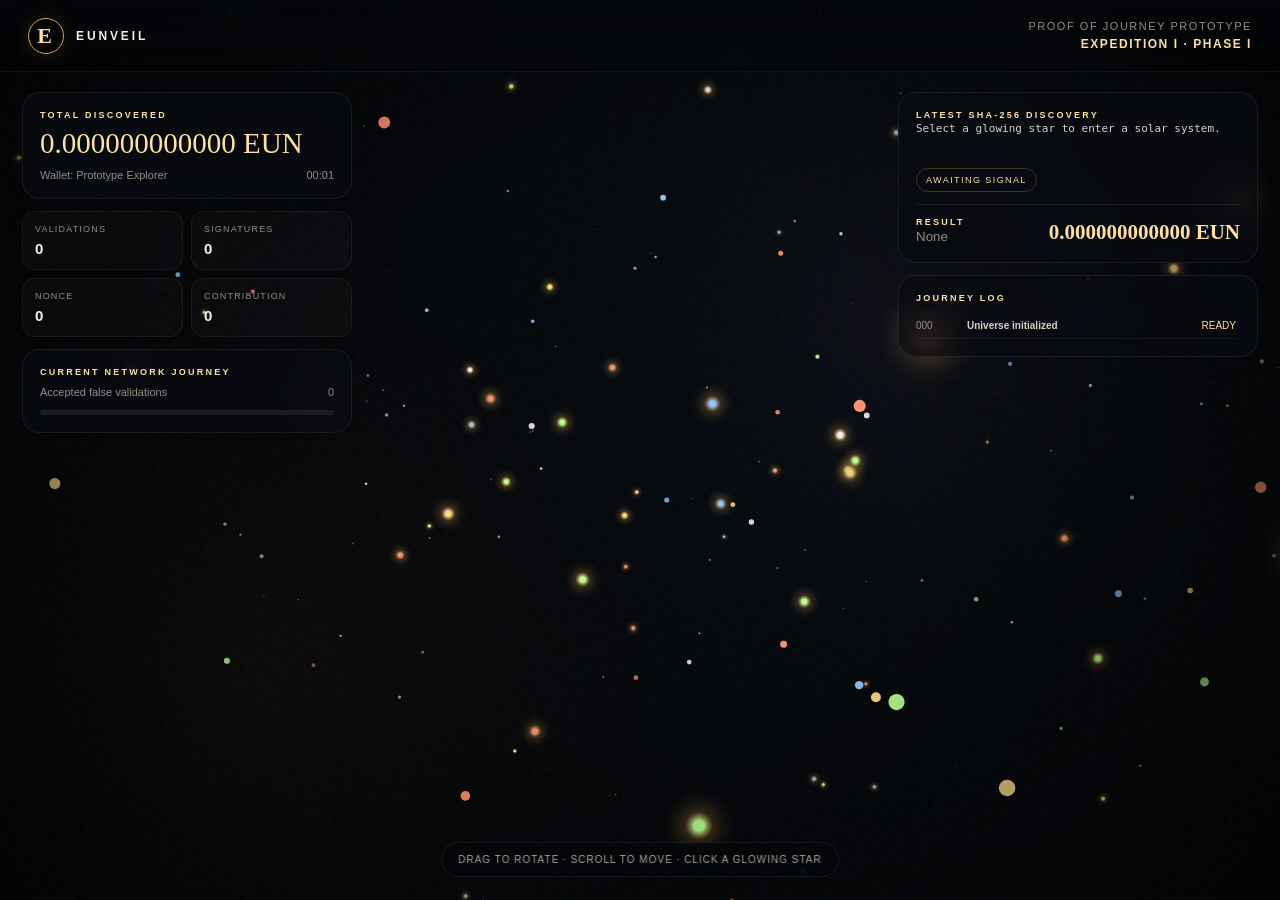
==== commit 4505aee2: "Solar System version .007" ====
--- a/index.html
+++ b/index.html
@@ -60,7 +60,7 @@
     .sig-emblem{width:116px;height:116px;margin:auto;border:1px solid var(--gold);border-radius:50%;display:grid;place-items:center;font-family:Georgia,serif;font-size:72px;color:var(--gold2)}
     .signature-card h2{font-family:Georgia,serif;font-size:clamp(42px,7vw,76px);font-weight:500;margin:24px 0 10px}.signature-card p{color:#b8b0a5;line-height:1.7}.sig-reward{font-size:32px;color:var(--gold2);margin:18px}
     .log{max-height:125px;overflow:auto;margin-top:10px;padding-right:4px}
-    .galaxy-return,.system-return{
+    .galaxy-return{
       position:fixed;z-index:30;top:18px;left:176px;height:36px;padding:0 15px;
       display:flex;align-items:center;gap:8px;border:1px solid rgba(255,255,255,.12);
       border-radius:999px;background:rgba(5,8,12,.72);backdrop-filter:blur(12px);
@@ -68,18 +68,16 @@
       cursor:pointer;opacity:0;visibility:hidden;transform:translateY(-6px);
       transition:opacity .3s ease,transform .3s ease,border-color .25s ease,color .25s ease;
     }
-    .galaxy-return.show,.system-return.show{opacity:1;visibility:visible;transform:translateY(0)}
-    .galaxy-return:hover,.system-return:hover{border-color:rgba(255,224,160,.55);color:var(--gold2)}
-    .galaxy-return:disabled,.system-return:disabled{pointer-events:none;opacity:.35}
-    .galaxy-return .arrow,.system-return .arrow{font-size:15px;line-height:1;font-weight:400;letter-spacing:0}
-    .system-return{left:176px}
-    .system-return{position:fixed;z-index:31;top:18px;height:36px;padding:0 15px;display:flex;align-items:center;gap:8px;border:1px solid rgba(255,255,255,.12);border-radius:999px;background:rgba(5,8,12,.72);backdrop-filter:blur(12px);color:#c9c2b7;font-size:9px;font-weight:800;letter-spacing:.16em;cursor:pointer;opacity:0;visibility:hidden;transform:translateY(-6px);transition:opacity .3s ease,transform .3s ease,border-color .25s ease,color .25s ease}
+    .galaxy-return.show{opacity:1;visibility:visible;transform:translateY(0)}
+    .galaxy-return:hover{border-color:rgba(255,224,160,.55);color:var(--gold2)}
+    .galaxy-return:disabled{pointer-events:none;opacity:.35}
+    .galaxy-return .arrow{font-size:15px;line-height:1;font-weight:400;letter-spacing:0}
     .hud,.right-panel,.help,.system-name{transition:opacity .38s ease,transform .38s ease}
     body.system-traveling .hud,body.system-traveling .right-panel{opacity:.32}
     body.system-traveling .help{opacity:0!important}
     body.system-traveling .system-name{opacity:0}
     body.system-arrived .hud,body.system-arrived .right-panel{opacity:1}.log-row{display:grid;grid-template-columns:42px 1fr auto;gap:9px;padding:7px 0;border-bottom:1px solid rgba(255,255,255,.05);font-size:10px}.log-row span{color:var(--muted)}.log-row b{color:#d8d1c6}.log-row em{font-style:normal;color:var(--gold2)}
-    @media(max-width:850px){.galaxy-return,.system-return{left:64px;top:18px;padding:0 12px}.galaxy-return .label{display:none}.right-panel{top:auto;bottom:72px;right:12px;width:calc(100vw - 24px)}.right-panel .log-card{display:none}.hud{top:82px;left:12px;width:270px}.card{padding:13px}.balance{font-size:23px}.help{bottom:18px}.topbar{padding:0 14px}.phase{display:none}.system-name{top:76px}}
+    @media(max-width:850px){.galaxy-return{left:64px;top:18px;padding:0 12px}.galaxy-return .label{display:none}.right-panel{top:auto;bottom:72px;right:12px;width:calc(100vw - 24px)}.right-panel .log-card{display:none}.hud{top:82px;left:12px;width:270px}.card{padding:13px}.balance{font-size:23px}.help{bottom:18px}.topbar{padding:0 14px}.phase{display:none}.system-name{top:76px}}
     @media(max-width:560px){.hud{width:calc(100vw - 24px)}.metric-grid{grid-template-columns:repeat(4,1fr)}.metric{padding:8px}.metric strong{font-size:12px}.right-panel{bottom:62px}.hash-card{padding:12px}.discovery strong{font-size:17px}.help{font-size:8px;padding:9px 12px}.decoder-card{padding:22px 14px}.crater-grid,.terminal-grid{grid-template-columns:repeat(4,48px);gap:8px}.crater,.terminal{width:48px;height:48px}}
   </style>
 </head>
@@ -92,9 +90,6 @@
   </header>
   <button class="galaxy-return" id="galaxyReturnBtn" type="button" aria-label="Return to galaxy">
     <span class="arrow">←</span><span class="label">RETURN TO GALAXY</span>
-  </button>
-  <button class="system-return" id="systemReturnBtn" type="button" aria-label="Return to solar system">
-    <span class="arrow">←</span><span class="label">RETURN TO SOLAR SYSTEM</span>
   </button>
 
   <section class="hud">
@@ -168,7 +163,7 @@
       <div class="eyebrow" style="margin-top:24px">SOLAR SYSTEM COMPLETE</div>
       <h2 id="completedSystemTitle">System Explored</h2>
       <p>Every object in this solar system has been decoded.</p>
-      <div class="sig-reward" id="completedObjectCount">4 / 4 PRIMARY OBJECTS</div>
+      <div class="sig-reward">10 / 10 OBJECTS</div>
       <button class="primary" id="returnGalaxyBtn" type="button">Return to Galaxy</button>
     </div>
   </div>
@@ -190,8 +185,7 @@
   const fmt=n=>n.toFixed(12);
   const pad=n=>String(n).padStart(3,'0');
 
-  let width=0,height=0,stars=[],particles=[],systemObjects=[],allSystemObjects=[];
-  let systemHierarchy={star:null,planets:[]};
+  let width=0,height=0,stars=[],particles=[],systemObjects=[];
   let yaw=0,pitch=0,zoom=760,targetYaw=0,targetPitch=0,targetZoom=760;
   const DEFAULT_SYSTEM_YAW=0;
   const DEFAULT_SYSTEM_PITCH=.58;
@@ -202,16 +196,7 @@
   let selectedStar=null,currentObject=null,currentHash='',currentSegment='',segmentStart=0;
   let pendingSystemCompletion=false;
   let systemTransition=null;
-  let planetTransition=null;
-  let selectedPlanet=null;
-  let selectedLocalObject=null;
-  let planetViewYaw=0,targetPlanetViewYaw=0;
-  let planetViewPitch=.68,targetPlanetViewPitch=.68;
-  let planetViewZoom=1,targetPlanetViewZoom=1;
-  let planetEntryTime=0;
   let arrivalAnimation=null;
-  let arrivalFx=null;
-  let ambientDust=[];
   let systemReveal=1;
   let nonce=0,validations=0,signatures=0,contribution=0,balance=0,logCount=0;
   let sessionStart=Date.now();
@@ -224,65 +209,6 @@
     canvas.style.width=width+'px';canvas.style.height=height+'px';
     ctx.setTransform(DPR,0,0,DPR,0,0);
     if(!stars.length)buildUniverse();
-    buildAmbientDust();
-  }
-
-  function buildAmbientDust(){
-    const count=width<600?34:58;
-    ambientDust=Array.from({length:count},(_,i)=>({
-      x:Math.random()*width,
-      y:Math.random()*height,
-      depth:.2+Math.random()*.8,
-      size:.35+Math.random()*1.15,
-      driftX:(Math.random()-.5)*.055,
-      driftY:.018+Math.random()*.055,
-      phase:Math.random()*Math.PI*2
-    }));
-  }
-
-  function arrivalProgress(){
-    if(!arrivalFx)return 1;
-    return clamp((performance.now()-arrivalFx.start)/arrivalFx.duration,0,1);
-  }
-
-  function drawAmbientDust(){
-    if(!ambientDust.length)return;
-    const now=performance.now();
-    ctx.save();
-    ctx.globalCompositeOperation='screen';
-    for(const d of ambientDust){
-      d.x+=d.driftX*(.45+d.depth);
-      d.y+=d.driftY*(.45+d.depth);
-      if(d.x<-8)d.x=width+8;if(d.x>width+8)d.x=-8;
-      if(d.y>height+8){d.y=-8;d.x=Math.random()*width}
-      const twinkle=.72+.28*Math.sin(now*.00055+d.phase);
-      ctx.globalAlpha=(.035+d.depth*.085)*twinkle;
-      ctx.fillStyle=d.depth>.72?'#fff1cf':'#d9e8ff';
-      ctx.beginPath();ctx.arc(d.x,d.y,d.size*(.55+d.depth),0,Math.PI*2);ctx.fill();
-    }
-    ctx.restore();
-    ctx.globalAlpha=1;
-  }
-
-  function drawArrivalExposure(){
-    if(!arrivalFx)return;
-    const t=arrivalProgress();
-    const strength=(1-smoothstep(.05,.78,t));
-    if(strength<=.001)return;
-    const cx=width/2,cy=height/2+height*.055;
-    ctx.save();
-    ctx.globalCompositeOperation='screen';
-    const glow=ctx.createRadialGradient(cx,cy,0,cx,cy,Math.max(width,height)*.58);
-    glow.addColorStop(0,`rgba(255,235,190,${strength*.12})`);
-    glow.addColorStop(.34,`rgba(120,175,255,${strength*.035})`);
-    glow.addColorStop(1,'rgba(0,0,0,0)');
-    ctx.fillStyle=glow;ctx.fillRect(0,0,width,height);
-    ctx.restore();
-    ctx.save();
-    ctx.globalAlpha=strength*.16;
-    const shade=ctx.createRadialGradient(cx,cy,Math.min(width,height)*.22,cx,cy,Math.max(width,height)*.72);
-    shade.addColorStop(0,'rgba(0,0,0,0)');shade.addColorStop(1,'rgba(0,0,0,.82)');
-    ctx.fillStyle=shade;ctx.fillRect(0,0,width,height);ctx.restore();
   }
 
   function buildUniverse(){
@@ -299,11 +225,10 @@
   }
 
   function buildSolarSystem(){
-    // Experience Pass 2 — Phase 0.1: three visible primary planets, with
-    // moons, satellites, and stations stored beneath those planets for later zoom levels.
-    const childTypes=['moon','satellite','station','moon','satellite','station'];
-    for(let i=childTypes.length-1;i>0;i--){const j=Math.floor(Math.random()*(i+1));[childTypes[i],childTypes[j]]=[childTypes[j],childTypes[i]]}
-    const types=['planet','planet','planet',...childTypes]
+    const orbitTypes=['planet','moon','satellite','station'];
+    const types=[...orbitTypes];
+    while(types.length<9)types.push(orbitTypes[Math.floor(Math.random()*orbitTypes.length)]);
+    for(let i=types.length-1;i>0;i--){const j=Math.floor(Math.random()*(i+1));[types[i],types[j]]=[types[j],types[i]]}
 
     const pick=a=>a[Math.floor(Math.random()*a.length)];
     const rand=(a,b)=>a+Math.random()*(b-a);
@@ -318,12 +243,11 @@
     ];
     const starStyle=pick(starStyles);
 
-    const systemStar={
+    systemObjects=[{
       id:0,type:'star',label:'Star',angle:0,ring:0,size:rand(31,39),color:starStyle.color,
       sx:0,sy:0,pulse:0,decoded:false,
       visual:{...starStyle,spots:Math.floor(rand(14,30)),corona:rand(.8,1.25)}
-    };
-    allSystemObjects=[systemStar];
+    }];
 
     const planetWorlds=[
       {
@@ -393,12 +317,8 @@
     ];
 
     types.forEach((type,i)=>{
-      const isPrimaryPlanet=type==='planet';
-      const ring=isPrimaryPlanet?i+1:0;
-      const slot=isPrimaryPlanet?i:i-3;
-      const angle=isPrimaryPlanet
-        ?(i/3)*Math.PI*2+ring*.52+(Math.random()-.5)*.24
-        :(slot/6)*Math.PI*2+(Math.random()-.5)*.3;
+      const ring=1+Math.floor(i/3),slot=i%3;
+      const angle=(slot/3)*Math.PI*2+ring*.52+(Math.random()-.5)*.24;
       const meta={planet:['Planet','#79b7ff',20],moon:['Moon','#e5e1da',13],satellite:['Satellite','#72e5a0',12],station:['Space Station','#d9a64b',17]}[type];
 
       let visual={};
@@ -485,33 +405,11 @@
         };
       }
 
-      allSystemObjects.push({
+      systemObjects.push({
         id:i+1,type,label:meta[0],angle,ring,size:meta[2],color:meta[1],
-        sx:0,sy:0,pulse:Math.random()*6.28,decoded:false,visual,
-        parentPlanetId:null,hiddenInSystemView:type!=='planet'
+        sx:0,sy:0,pulse:Math.random()*6.28,decoded:false,visual
       });
     });
-
-    const planets=allSystemObjects.filter(o=>o.type==='planet');
-    const children=allSystemObjects.filter(o=>o.type!=='star'&&o.type!=='planet');
-    planets.forEach((planet,index)=>{
-      planet.label=`Planet ${String.fromCharCode(65+index)}`;
-      planet.children={moons:[],stations:[],satellites:[]};
-    });
-    children.forEach((child,index)=>{
-      const parent=planets[index%planets.length];
-      child.parentPlanetId=parent.id;
-      child.localOrbit=1+Math.floor(index/planets.length);
-      child.localAngle=(index/children.length)*Math.PI*2+Math.random()*.45;
-      if(child.type==='moon')parent.children.moons.push(child);
-      else if(child.type==='station')parent.children.stations.push(child);
-      else parent.children.satellites.push(child);
-    });
-
-    systemHierarchy={star:systemStar,planets};
-    // Phase 0.1 system view intentionally exposes only the star and primary planets.
-    // Child objects remain generated and attached to their parent for Phase 0.2/0.3.
-    systemObjects=[systemHierarchy.star,...systemHierarchy.planets];
   }
 
   function rotatePoint(s){
@@ -532,15 +430,10 @@
     updateArrivalAnimation(performance.now());
     yaw+=(targetYaw-yaw)*.075;pitch+=(targetPitch-pitch)*.075;zoom+=(targetZoom-zoom)*.07;
     systemYaw+=(targetSystemYaw-systemYaw)*.09;systemPitch+=(targetSystemPitch-systemPitch)*.09;systemZoom+=(targetSystemZoom-systemZoom)*.09;
-    planetViewYaw+=(targetPlanetViewYaw-planetViewYaw)*.09;planetViewPitch+=(targetPlanetViewPitch-planetViewPitch)*.09;planetViewZoom+=(targetPlanetViewZoom-planetViewZoom)*.09;
     ctx.fillStyle='#030508';ctx.fillRect(0,0,width,height);drawNebula();
     if(mode==='universe')drawUniverse();
     else if(mode==='transition')drawSystemTransition();
-    else if(mode==='planet-transition')drawPlanetTransition();
-    else if(mode==='planet')drawPlanetView();
     else drawSystem();
-    if(mode==='system'||(mode==='transition'&&systemTransition?.systemBuilt))drawAmbientDust();
-    drawArrivalExposure();
     updateParticles();requestAnimationFrame(draw);
   }
 
@@ -693,7 +586,6 @@
       systemPitch=targetSystemPitch=DEFAULT_SYSTEM_PITCH-.065;
       systemZoom=targetSystemZoom=.86;
       systemReveal=0;
-      arrivalFx={start:performance.now()+170,duration:1180};
     }
 
     if(systemTransition.systemBuilt&&systemFade>0){
@@ -730,7 +622,6 @@
     systemYaw=targetSystemYaw=DEFAULT_SYSTEM_YAW+.018;
     systemPitch=targetSystemPitch=DEFAULT_SYSTEM_PITCH-.012;
     systemZoom=targetSystemZoom=DEFAULT_SYSTEM_ZOOM+.035;
-    if(!arrivalFx)arrivalFx={start:performance.now()-220,duration:1180};
     arrivalAnimation={
       start:performance.now(),duration:680,
       yawOffset:.018,pitchOffset:-.012,zoomOffset:.035,
@@ -742,7 +633,7 @@
     $('systemTitle').textContent=`E-${String(star.id).padStart(4,'0')}`;
     $('systemName').classList.add('show');
     $('galaxyReturnBtn').classList.add('show');
-    $('help').textContent='DRAG TO ROTATE · SCROLL TO ZOOM · CLICK A PLANET TO EXPLORE';
+    $('help').textContent='DRAG TO ROTATE · SCROLL TO ZOOM · CLICK AN UNDECODED OBJECT';
     $('help').style.opacity='1';
     $('hash').textContent='Solar system entered. Select an object to generate the next SHA-256 hash.';
   }
@@ -840,7 +731,7 @@
     ctx.restore();
   }
 
-  function drawSystemOrbit(radius,cx,cy,cosY,sinY,cosP,sinP,alpha=.22,ringIndex=1){
+  function drawSystemOrbit(radius,cx,cy,cosY,sinY,cosP,sinP,alpha=.22){
   const t=performance.now()*0.001;
   const traceOrbit=()=>{
     ctx.beginPath();
@@ -880,22 +771,6 @@
   ctx.lineWidth=.26;
   traceOrbit();ctx.stroke();
   ctx.setLineDash([]);
-
-  // Phase 6: a single navigation-light sweep maps each orbit on arrival.
-  if(arrivalFx){
-    const fx=arrivalProgress();
-    const sweepT=clamp((fx-(.10+ringIndex*.08))/.34,0,1);
-    if(sweepT>0&&sweepT<1){
-      const a=sweepT*Math.PI*2-Math.PI*.5;
-      const p=projectSystemPoint(Math.cos(a)*radius,Math.sin(a)*radius,cx,cy,cosY,sinY,cosP,sinP*1.12);
-      const spark=ctx.createRadialGradient(p.x,p.y,0,p.x,p.y,8);
-      spark.addColorStop(0,'rgba(255,250,225,.9)');
-      spark.addColorStop(.3,'rgba(255,210,120,.45)');
-      spark.addColorStop(1,'rgba(0,0,0,0)');
-      ctx.globalAlpha=alpha*(1-Math.abs(sweepT-.5)*1.2);
-      ctx.fillStyle=spark;ctx.beginPath();ctx.arc(p.x,p.y,8,0,Math.PI*2);ctx.fill();
-    }
-  }
 
   ctx.restore();
 }
@@ -944,7 +819,7 @@
 
     for(let i=1;i<=3;i++){
       const orbitReveal=smoothstep(.12+i*.10,.34+i*.12,reveal);
-      drawSystemOrbit(maxR*(i/3),cx,cy,cosY,sinY,cosP,sinP,(.16+i*.018)*orbitReveal,i);
+      drawSystemOrbit(maxR*(i/3),cx,cy,cosY,sinY,cosP,sinP,(.16+i*.018)*orbitReveal);
     }
 
     const beltReveal=smoothstep(.48,.78,reveal);
@@ -988,244 +863,15 @@
       const objectReveal=smoothstep(revealStart,revealEnd,reveal);
 
       const baseScale=item.o.type==='star'?1.03:clamp(item.scale*.68,.48,.9);
-      const fx=arrivalFx?arrivalProgress():1;
-      const lightStart=item.o.type==='star'?.045:.21+item.o.ring*.105+((item.o.id-1)%3)*.028;
-      const lightPulse=arrivalFx?Math.sin(clamp((fx-lightStart)/.28,0,1)*Math.PI):0;
-      const ignition=item.o.type==='star'&&arrivalFx?Math.sin(clamp((fx-.035)/.24,0,1)*Math.PI):0;
-      item.o.renderScale=baseScale*lerp(item.o.type==='star'?.94:.965,1,objectReveal)*(1+ignition*.055);
+      item.o.renderScale=baseScale*lerp(item.o.type==='star'?.94:.965,1,objectReveal);
       item.o.arrivalAlpha=objectReveal;
-      item.o.arrivalLight=lightPulse;
       drawObject(item.o);
     }
-  }
-
-  // Experience Pass 2 — Phase 0.3d: wide local space with a low, side-angle orbital view.
-  function getPlanetChildren(planet){
-    if(!planet?.children)return [];
-    return [...planet.children.moons,...planet.children.stations,...planet.children.satellites];
-  }
-
-  function drawLocalOrbit3D(radius,cx,cy,cosY,sinY,cosP,sinP,alpha){
-    ctx.save();
-    ctx.strokeStyle=`rgba(151,190,220,${alpha})`;
-    ctx.lineWidth=.75;
-    ctx.setLineDash([3,8]);
-    ctx.beginPath();
-    for(let i=0;i<=160;i++){
-      const a=i/160*Math.PI*2;
-      const p=projectSystemPoint(
-        Math.cos(a)*radius,
-        Math.sin(a)*radius,
-        cx,cy,cosY,sinY,cosP,sinP,
-        .34
-      );
-      if(i===0)ctx.moveTo(p.x,p.y);else ctx.lineTo(p.x,p.y);
-    }
-    ctx.stroke();
-    ctx.restore();
-  }
-
-  function drawPlanetFocus(planet,progress=1,withChildren=false){
-    drawSystemBackdrop();
-    const t=easeInOutCubic(clamp(progress,0,1));
-
-    // The planet remains anchored. Dragging rotates the local orbital plane
-    // around it, matching the controls and behavior of the solar-system view.
-    const targetX=width/2;
-    const targetY=height/2+height*.035;
-    const startX=planetTransition?.startX??planet.sx??targetX;
-    const startY=planetTransition?.startY??planet.sy??targetY;
-    const startScale=planetTransition?.startScale??planet.renderScale??.7;
-    const finalScale=clamp(Math.min(width,height)/(planet.size*6.3),3.1,5.35)*planetViewZoom;
-
-    planet.sx=lerp(startX,targetX,t);
-    planet.sy=lerp(startY,targetY,t);
-    planet.renderScale=lerp(startScale,finalScale,t);
-    planet.arrivalAlpha=1;
-    planet.arrivalLight=0;
-
-    if(withChildren){
-      const children=getPlanetChildren(planet);
-      const elapsed=Math.max(0,performance.now()-planetEntryTime);
-      const reveal=smoothstep(80,820,elapsed);
-      const orbitCount=Math.max(1,children.length);
-      // Local objects occupy a genuinely wide neighborhood around the planet.
-      // Width-based radii intentionally allow some signals to travel off-screen.
-      const minOrbit=Math.max(300,width*.27)*planetViewZoom;
-      const maxOrbit=Math.max(minOrbit+120,width*.36)*planetViewZoom;
-      const orbitRadius=index=>orbitCount===1
-        ?minOrbit
-        :lerp(minOrbit,maxOrbit,index/(orbitCount-1));
-
-      const cosY=Math.cos(planetViewYaw);
-      const sinY=Math.sin(planetViewYaw);
-      // A low side angle makes the default orbit read as a broad horizontal ellipse,
-      // rather than a near top-down planetary diagram.
-      const viewPitch=planetViewPitch-.48;
-      const cosP=Math.cos(viewPitch);
-      const sinP=Math.sin(viewPitch);
-
-      for(let i=0;i<orbitCount;i++){
-        drawLocalOrbit3D(orbitRadius(i),targetX,targetY,cosY,sinY,cosP,sinP,.12*reveal);
-      }
-
-      const projected=[];
-      children.forEach((child,index)=>{
-        child.pulse+=.018;
-        const radius=orbitRadius(index);
-        const motion=(child.visual?.orbitSpeed||.000008)*performance.now()*8;
-        const angle=(child.localAngle||0)+motion;
-        const p=projectSystemPoint(
-          Math.cos(angle)*radius,
-          Math.sin(angle)*radius,
-          targetX,targetY,cosY,sinY,cosP,sinP,
-          .34
-        );
-        projected.push({child,x:p.x,y:p.y,depth:p.depth,scale:p.scale,index});
-      });
-      projected.sort((a,b)=>a.depth-b.depth);
-
-      const drawLocalChild=item=>{
-        const child=item.child;
-        const localReveal=smoothstep(150+item.index*105,600+item.index*105,elapsed);
-        child.sx=item.x;
-        child.sy=item.y;
-        child.renderScale=clamp(.62+item.scale*.16,.54,.92)*planetViewZoom;
-        child.arrivalAlpha=localReveal;
-        child.arrivalLight=0;
-        drawObject(child);
-
-        if(child===selectedLocalObject&&localReveal>.8){
-          const rr=Math.max(18,child.size*child.renderScale*1.75);
-          ctx.save();
-          ctx.strokeStyle='rgba(255,224,160,.9)';
-          ctx.lineWidth=1.2;
-          ctx.setLineDash([4,5]);
-          ctx.beginPath();ctx.arc(child.sx,child.sy,rr,0,Math.PI*2);ctx.stroke();
-          ctx.restore();
-        }
-      };
-
-      projected.filter(item=>item.depth<0).forEach(drawLocalChild);
-      planet.arrivalAlpha=1;
-      drawObject(planet);
-      projected.filter(item=>item.depth>=0).forEach(drawLocalChild);
-    }else{
-      drawObject(planet);
-    }
-
-    const vignette=ctx.createRadialGradient(targetX,targetY,Math.min(width,height)*.16,targetX,targetY,Math.max(width,height)*.72);
-    vignette.addColorStop(0,'rgba(0,0,0,0)');
-    vignette.addColorStop(1,`rgba(0,0,0,${.28*t})`);
-    ctx.fillStyle=vignette;
-    ctx.fillRect(0,0,width,height);
-  }
-
-  function drawPlanetTransition(){
-    if(!planetTransition||!selectedPlanet)return;
-    const now=performance.now();
-    const raw=clamp((now-planetTransition.start)/planetTransition.duration,0,1);
-    const visual=planetTransition.direction==='in'?raw:1-raw;
-
-    ctx.save();
-    ctx.globalAlpha=1-smoothstep(.08,.88,visual);
-    drawSystem(1);
-    ctx.restore();
-
-    ctx.save();
-    ctx.globalAlpha=smoothstep(.02,.72,visual);
-    drawPlanetFocus(selectedPlanet,visual,false);
-    ctx.restore();
-    ctx.globalAlpha=1;
-
-    if(raw>=1){
-      if(planetTransition.direction==='in'){
-        mode='planet';
-        locked=false;
-        planetEntryTime=performance.now();
-        selectedLocalObject=null;
-        targetPlanetViewYaw=planetViewYaw=0;
-        targetPlanetViewPitch=planetViewPitch=.68;
-        targetPlanetViewZoom=planetViewZoom=1;
-        $('systemReturnBtn').classList.add('show');
-        $('galaxyReturnBtn').classList.remove('show');
-        $('systemTitle').textContent=selectedPlanet.label;
-        $('help').textContent='DRAG TO ORBIT · SCROLL TO ZOOM · CLICK A LOCAL OBJECT';
-        const count=getPlanetChildren(selectedPlanet).length;
-        $('hash').textContent=`${selectedPlanet.label} local space entered. ${count} orbiting signal${count===1?'':'s'} detected.`;
-      }else{
-        mode='system';
-        locked=false;
-        selectedLocalObject=null;
-        $('systemReturnBtn').classList.remove('show');
-        $('galaxyReturnBtn').classList.add('show');
-        $('systemTitle').textContent=`E-${String(selectedStar.id).padStart(4,'0')}`;
-        $('help').textContent='DRAG TO ROTATE · SCROLL TO ZOOM · CLICK A PLANET TO EXPLORE';
-        $('hash').textContent='Solar system view restored. Select a planet to explore it.';
-        selectedPlanet=null;
-      }
-      planetTransition=null;
-    }
-  }
-
-  function drawPlanetView(){
-    if(!selectedPlanet)return;
-    drawPlanetFocus(selectedPlanet,1,true);
-  }
-
-  function enterPlanet(planet){
-    if(locked||mode!=='system'||planet.type!=='planet')return;
-    locked=true;
-    selectedPlanet=planet;
-    selectedLocalObject=null;
-    planetTransition={
-      direction:'in',start:performance.now(),duration:900,
-      startX:planet.sx,startY:planet.sy,startScale:planet.renderScale||.7
-    };
-    mode='planet-transition';
-    $('galaxyReturnBtn').classList.remove('show');
-    $('help').textContent='APPROACHING PLANET';
-  }
-
-  function returnToSystem(){
-    if(locked||!selectedPlanet)return;
-    locked=true;
-    selectedLocalObject=null;
-    planetTransition={
-      direction:'out',start:performance.now(),duration:820,
-      startX:selectedPlanet.sx,startY:selectedPlanet.sy,startScale:selectedPlanet.renderScale||5
-    };
-    mode='planet-transition';
-    $('systemReturnBtn').classList.remove('show');
-    $('help').textContent='RETURNING TO SOLAR SYSTEM';
-  }
-
-  function hitLocalObject(x,y){
-    if(!selectedPlanet)return null;
-    let hit=null,best=Infinity;
-    for(const child of getPlanetChildren(selectedPlanet)){
-      const d=Math.hypot(x-child.sx,y-child.sy);
-      const radius=Math.max(22,child.size*(child.renderScale||1)*1.7);
-      if((child.arrivalAlpha??0)>.72&&d<radius&&d<best){hit=child;best=d}
-    }
-    return hit;
-  }
-
-  function selectLocalObject(object){
-    selectedLocalObject=object;
-    const parent=selectedPlanet?.label||'Planet';
-    const kind=object.type.charAt(0).toUpperCase()+object.type.slice(1);
-    $('hash').textContent=`Signal locked: ${object.label} — ${kind} orbiting ${parent}. Deeper signal interaction arrives in the next exploration pass.`;
-    $('rarity').textContent='LOCAL SIGNAL LOCKED';
-    $('depositType').textContent=`${kind.toUpperCase()} SIGNAL`;
-    $('reward').textContent='AWAITING DECODER';
-    addLog(`${kind.toUpperCase()} LOCATED`,parent);
   }
 
   function drawObject(o){
     const r=o.size*(o.renderScale||1)*(1+Math.sin(o.pulse)*.018);
     const alpha=(o.decoded?.32:1)*(o.arrivalAlpha??1);
-    const arrivalLight=o.arrivalLight||0;
     const systemCenterX=width/2;
     const systemCenterY=height/2+height*.055;
     const toStarX=systemCenterX-o.sx;
@@ -1248,23 +894,13 @@
 
     if(!o.decoded){
       const aura=ctx.createRadialGradient(o.sx,o.sy,r*.45,o.sx,o.sy,r*(o.type==='star'?2.8:1.9));
-      aura.addColorStop(0,o.type==='star'?`rgba(255,220,120,${.22+arrivalLight*.24})`:`rgba(190,220,255,${.07+arrivalLight*.12})`);
+      aura.addColorStop(0,o.type==='star'?'rgba(255,210,105,.22)':'rgba(150,185,220,.07)');
       aura.addColorStop(1,'rgba(0,0,0,0)');
       ctx.fillStyle=aura;
       ctx.beginPath();ctx.arc(o.sx,o.sy,r*(o.type==='star'?2.8:1.9),0,Math.PI*2);ctx.fill();
     }
 
     ctx.translate(o.sx,o.sy);
-
-    if(arrivalLight>.001&&o.type!=='star'){
-      const flash=ctx.createRadialGradient(lightX,lightY,0,lightX,lightY,r*1.25);
-      flash.addColorStop(0,`rgba(255,245,215,${arrivalLight*.34})`);
-      flash.addColorStop(.42,`rgba(170,215,255,${arrivalLight*.12})`);
-      flash.addColorStop(1,'rgba(0,0,0,0)');
-      ctx.globalCompositeOperation='screen';
-      ctx.fillStyle=flash;ctx.beginPath();ctx.arc(0,0,r*1.25,0,Math.PI*2);ctx.fill();
-      ctx.globalCompositeOperation='source-over';
-    }
 
     if(o.type==='star'){
       const starTime=performance.now()*0.001;
@@ -1818,26 +1454,7 @@
     ctx.fillText((o.decoded?'✓ ':'')+o.label.toUpperCase(),o.sx,o.sy+r+18);
   }
 
-  function updateParticles(){
-    for(let i=particles.length-1;i>=0;i--){
-      const p=particles[i];
-      const decay=p.type==='arrival'?.018:.025;
-      p.life-=decay;
-      const oldX=p.x,oldY=p.y;
-      p.x+=p.vx;p.y+=p.vy;
-      const drag=p.type==='arrival'?.945:.985;
-      p.vx*=drag;p.vy*=drag;
-      ctx.globalAlpha=Math.max(0,Math.min(1,p.life));
-      ctx.fillStyle=p.color;
-      if(p.type==='arrival'&&Math.hypot(p.vx,p.vy)>.55){
-        ctx.strokeStyle=p.color;ctx.lineWidth=Math.max(.35,p.r*.72);ctx.beginPath();ctx.moveTo(oldX,oldY);ctx.lineTo(p.x,p.y);ctx.stroke();
-      }else{
-        ctx.beginPath();ctx.arc(p.x,p.y,p.r,0,Math.PI*2);ctx.fill();
-      }
-      if(p.life<=0)particles.splice(i,1);
-    }
-    ctx.globalAlpha=1;
-  }
+  function updateParticles(){for(let i=particles.length-1;i>=0;i--){const p=particles[i];p.life-=.025;p.x+=p.vx;p.y+=p.vy;p.vx*=.985;p.vy*=.985;ctx.globalAlpha=Math.max(0,p.life);ctx.fillStyle=p.color;ctx.beginPath();ctx.arc(p.x,p.y,p.r,0,Math.PI*2);ctx.fill();if(p.life<=0)particles.splice(i,1)}ctx.globalAlpha=1}
   function burst(x,y,color){for(let i=0;i<55;i++){const a=Math.random()*6.28,sp=.5+Math.random()*5;particles.push({x,y,vx:Math.cos(a)*sp,vy:Math.sin(a)*sp,r:.5+Math.random()*2,life:.7+Math.random()*.5,color})}}
   function hitStar(x,y){let hit=null,best=Infinity;for(const s of stars){if(!s.visible||!s.clickable)continue;const d=Math.hypot(x-s.sx,y-s.sy),radius=clamp(s.size*(620/s.depth)*9,12,34);if(d<radius&&d<best){hit=s;best=d}}return hit}
   function hitObject(x,y){let hit=null,best=Infinity;for(const o of systemObjects){if(o.decoded)continue;const d=Math.hypot(x-o.sx,y-o.sy),radius=Math.max(24,o.size*1.55);if(d<radius&&d<best){hit=o;best=d}}return hit}
@@ -1970,29 +1587,21 @@
   function showFlash(){$('flash').classList.add('show');setTimeout(()=>$('flash').classList.remove('show'),760)}
   function showSystemCompletion(){
     pendingSystemCompletion=false;
-    $('completedSystemTitle').textContent=`E-${String(selectedStar.id).padStart(4,'0')} Primary Survey Complete`;
-    $('completedObjectCount').textContent=`${systemObjects.length} / ${systemObjects.length} PRIMARY OBJECTS`;
+    $('completedSystemTitle').textContent=`E-${String(selectedStar.id).padStart(4,'0')} Explored`;
     $('completionModal').classList.add('open');
   }
   function returnToGalaxy(){
     $('completionModal').classList.remove('open');
     systemTransition=null;
-    planetTransition=null;
-    selectedPlanet=null;
-    selectedLocalObject=null;
     arrivalAnimation=null;
-    arrivalFx=null;
     systemReveal=1;
     document.body.classList.remove('system-traveling','system-arrived');
     mode='universe';
     systemObjects=[];
-    allSystemObjects=[];
-    systemHierarchy={star:null,planets:[]};
     selectedStar=null;
     currentObject=null;
     $('systemName').classList.remove('show');
     $('galaxyReturnBtn').classList.remove('show');
-    $('systemReturnBtn').classList.remove('show');
     $('help').textContent='DRAG TO ROTATE · SCROLL TO MOVE · CLICK A GLOWING STAR';
     $('hash').textContent='Solar system complete. Select another star to continue.';
     targetYaw=0;targetPitch=0;targetZoom=760;
@@ -2000,15 +1609,14 @@
   function addLog(type,value){logCount++;const row=document.createElement('div');row.className='log-row';row.innerHTML=`<span>${pad(logCount)}</span><b>${type}</b><em>${value}</em>`;$('log').prepend(row);while($('log').children.length>12)$('log').lastChild.remove()}
 
   canvas.addEventListener('pointerdown',e=>{if(locked)return;dragging=true;moved=false;lastX=e.clientX;lastY=e.clientY;canvas.classList.add('dragging');canvas.setPointerCapture(e.pointerId)});
-  canvas.addEventListener('pointermove',e=>{if(!dragging)return;const dx=e.clientX-lastX,dy=e.clientY-lastY;if(Math.abs(dx)+Math.abs(dy)>3)moved=true;if(mode==='universe'){targetYaw-=dx*.0042;targetPitch=clamp(targetPitch-dy*.0038,-1.25,1.25)}else if(mode==='system'){targetSystemYaw-=dx*.006;targetSystemPitch=clamp(targetSystemPitch-dy*.004,-.9,.9)}else if(mode==='planet'){targetPlanetViewYaw-=dx*.006;targetPlanetViewPitch=clamp(targetPlanetViewPitch-dy*.004,-.9,.9)}lastX=e.clientX;lastY=e.clientY});
-  canvas.addEventListener('pointerup',e=>{dragging=false;canvas.classList.remove('dragging');if(moved||locked)return;if(mode==='universe'){const hit=hitStar(e.clientX,e.clientY);if(hit)enterSystem(hit)}else if(mode==='system'){const hit=hitObject(e.clientX,e.clientY);if(hit){if(hit.type==='planet')enterPlanet(hit);else openDecoder(hit)}}else if(mode==='planet'){const hit=hitLocalObject(e.clientX,e.clientY);if(hit)selectLocalObject(hit)}});
-  canvas.addEventListener('wheel',e=>{e.preventDefault();if(mode==='universe')targetZoom=clamp(targetZoom+e.deltaY*.55,260,1450);else if(mode==='system')targetSystemZoom=clamp(targetSystemZoom-e.deltaY*.001,.62,1.75);else if(mode==='planet')targetPlanetViewZoom=clamp(targetPlanetViewZoom-e.deltaY*.0007,.78,1.28)},{passive:false});
-  canvas.addEventListener('dblclick',()=>{if(mode==='universe'){targetYaw=0;targetPitch=0;targetZoom=760}else if(mode==='system'){targetSystemYaw=DEFAULT_SYSTEM_YAW;targetSystemPitch=DEFAULT_SYSTEM_PITCH;targetSystemZoom=DEFAULT_SYSTEM_ZOOM}else if(mode==='planet'){targetPlanetViewYaw=0;targetPlanetViewPitch=.68;targetPlanetViewZoom=1}});
+  canvas.addEventListener('pointermove',e=>{if(!dragging)return;const dx=e.clientX-lastX,dy=e.clientY-lastY;if(Math.abs(dx)+Math.abs(dy)>3)moved=true;if(mode==='universe'){targetYaw-=dx*.0042;targetPitch=clamp(targetPitch-dy*.0038,-1.25,1.25)}else{targetSystemYaw-=dx*.006;targetSystemPitch=clamp(targetSystemPitch-dy*.004,-.9,.9)}lastX=e.clientX;lastY=e.clientY});
+  canvas.addEventListener('pointerup',e=>{dragging=false;canvas.classList.remove('dragging');if(moved||locked)return;if(mode==='universe'){const hit=hitStar(e.clientX,e.clientY);if(hit)enterSystem(hit)}else{const hit=hitObject(e.clientX,e.clientY);if(hit)openDecoder(hit)}});
+  canvas.addEventListener('wheel',e=>{e.preventDefault();if(mode==='universe')targetZoom=clamp(targetZoom+e.deltaY*.55,260,1450);else targetSystemZoom=clamp(targetSystemZoom-e.deltaY*.001,.62,1.75)},{passive:false});
+  canvas.addEventListener('dblclick',()=>{if(mode==='universe'){targetYaw=0;targetPitch=0;targetZoom=760}else{targetSystemYaw=DEFAULT_SYSTEM_YAW;targetSystemPitch=DEFAULT_SYSTEM_PITCH;targetSystemZoom=DEFAULT_SYSTEM_ZOOM}});
   $('closeDecoder').addEventListener('click',()=>{$('decoderModal').classList.remove('open');locked=false});
   $('continueBtn').addEventListener('click',()=>{$('signatureModal').classList.remove('open');contribution=0;$('contribution').textContent='0';$('contributionLabel').textContent='0';$('tideFill').style.width='0%';if(pendingSystemCompletion)showSystemCompletion()});
   $('returnGalaxyBtn').addEventListener('click',returnToGalaxy);
   $('galaxyReturnBtn').addEventListener('click',returnToGalaxy);
-  $('systemReturnBtn').addEventListener('click',returnToSystem);
   setInterval(()=>{const s=Math.floor((Date.now()-sessionStart)/1000);$('sessionTime').textContent=String(Math.floor(s/60)).padStart(2,'0')+':'+String(s%60).padStart(2,'0')},1000);
   addEventListener('resize',resize);resize();draw();
 })();
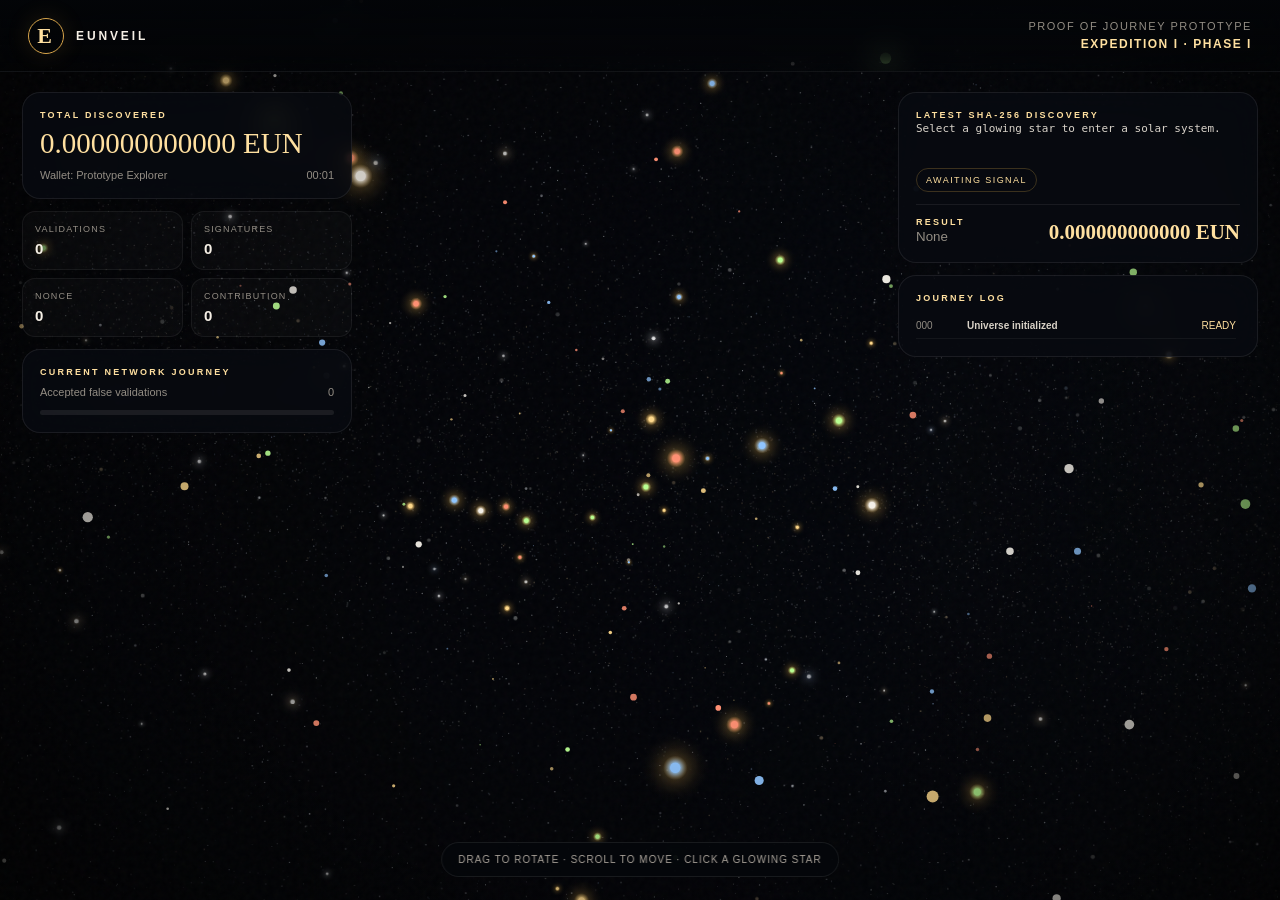
==== commit 3cc0157d: "Solar System version (milky way) .008" ====
--- a/index.html
+++ b/index.html
@@ -203,6 +203,247 @@
   const palette=['#ffd98b','#8fc5ff','#ff8f72','#b8ff91','#f4f0e8'];
   const TARGET_ODDS=28;
 
+  const MW_PAN_W=3072;
+  const MW_PAN_H=1536;
+  const milkyWayPanorama=document.createElement('canvas');
+  milkyWayPanorama.width=MW_PAN_W;
+  milkyWayPanorama.height=MW_PAN_H;
+  const mwctx=milkyWayPanorama.getContext('2d',{alpha:false});
+
+  function mwMulberry32(seed) {
+    return function() {
+      let t = seed += 0x6D2B79F5;
+      t = Math.imul(t ^ t >>> 15, t | 1);
+      t ^= t + Math.imul(t ^ t >>> 7, t | 61);
+      return ((t ^ t >>> 14) >>> 0) / 4294967296;
+    };
+  }
+
+  const mwRand = mwMulberry32(947351);
+
+  function mwGaussian() {
+    let u = 0, v = 0;
+    while (u === 0) u = mwRand();
+    while (v === 0) v = mwRand();
+    return Math.sqrt(-2 * Math.log(u)) * Math.cos(2 * Math.PI * v);
+  }
+
+  function mwWrapX(x) {
+    x %= MW_PAN_W;
+    return x < 0 ? x + MW_PAN_W : x;
+  }
+
+  function mwBandCenter(x) {
+    const t = x / MW_PAN_W * Math.PI * 2;
+    return MW_PAN_H * (
+      0.52
+      + Math.sin(t * 0.78 - 0.85) * 0.105
+      + Math.sin(t * 1.85 + 0.75) * 0.025
+    );
+  }
+
+  function buildMilkyWayPanorama() {
+    mwctx.fillStyle = '#020307';
+    mwctx.fillRect(0, 0, MW_PAN_W, MW_PAN_H);
+
+    // Very subtle cool-black depth.
+    const bg = mwctx.createRadialGradient(
+      MW_PAN_W * 0.48, MW_PAN_H * 0.47, 30,
+      MW_PAN_W * 0.48, MW_PAN_H * 0.47, MW_PAN_W * 0.65
+    );
+    bg.addColorStop(0, 'rgba(9,14,24,.62)');
+    bg.addColorStop(0.45, 'rgba(4,7,13,.35)');
+    bg.addColorStop(1, 'rgba(0,0,0,0)');
+    mwctx.fillStyle = bg;
+    mwctx.fillRect(0, 0, MW_PAN_W, MW_PAN_H);
+
+    // Deep background stars.
+    for (let i = 0; i < 15000; i++) {
+      const x = mwRand() * MW_PAN_W;
+      const y = mwRand() * MW_PAN_H;
+      const sizeRoll = mwRand();
+      const r = sizeRoll > 0.997 ? 1.45 : sizeRoll > 0.97 ? 0.8 : 0.28 + mwRand() * 0.42;
+      const alpha = 0.13 + mwRand() * 0.56;
+
+      const tone = mwRand();
+      let color = `rgba(232,237,244,${alpha})`;
+      if (tone > 0.985) color = `rgba(255,225,174,${alpha * 0.95})`;
+      else if (tone > 0.965) color = `rgba(175,207,255,${alpha * 0.92})`;
+
+      mwctx.fillStyle = color;
+      mwctx.beginPath();
+      mwctx.arc(x, y, r, 0, Math.PI * 2);
+      mwctx.fill();
+    }
+
+    // Dense galactic star band.
+    mwctx.save();
+    mwctx.globalCompositeOperation = 'screen';
+    for (let i = 0; i < 24000; i++) {
+      let x = mwRand() * MW_PAN_W;
+      const center = mwBandCenter(x);
+
+      const coreDistance = Math.min(
+        Math.abs(x - MW_PAN_W * 0.56),
+        Math.abs(x - MW_PAN_W * 0.56 + MW_PAN_W),
+        Math.abs(x - MW_PAN_W * 0.56 - MW_PAN_W)
+      );
+      const core = Math.exp(-Math.pow(coreDistance / (MW_PAN_W * 0.24), 2));
+
+      const spread = MW_PAN_H * (0.060 + mwRand() * 0.095 + core * 0.012);
+      const y = center + mwGaussian() * spread;
+
+      const brightness = 0.07 + mwRand() * (0.30 + core * 0.10);
+      const sizeRoll = mwRand();
+      const r = sizeRoll > 0.995 ? 1.35 + mwRand() * 1.1 : 0.22 + mwRand() * 0.55;
+
+      const tone = mwRand();
+      let color;
+      if (tone < 0.19 + core * 0.28) {
+        color = `rgba(255,220,166,${brightness})`;
+      } else if (tone < 0.33) {
+        color = `rgba(176,204,244,${brightness * 0.92})`;
+      } else {
+        color = `rgba(240,242,238,${brightness})`;
+      }
+
+      mwctx.fillStyle = color;
+      mwctx.beginPath();
+      mwctx.arc(x, y, r, 0, Math.PI * 2);
+      mwctx.fill();
+    }
+    mwctx.restore();
+
+    // Smooth, distant central glow — stretched horizontally with no tiled blobs.
+    mwctx.save();
+    mwctx.globalCompositeOperation = 'screen';
+    const coreX = MW_PAN_W * 0.56;
+    const coreY = mwBandCenter(coreX);
+
+    mwctx.translate(coreX, coreY);
+    mwctx.scale(2.9, 0.78);
+
+    const coreGlow = mwctx.createRadialGradient(0, 0, 0, 0, 0, MW_PAN_H * 0.17);
+    coreGlow.addColorStop(0, 'rgba(255,218,168,.070)');
+    coreGlow.addColorStop(0.24, 'rgba(214,157,111,.050)');
+    coreGlow.addColorStop(0.56, 'rgba(145,116,95,.022)');
+    coreGlow.addColorStop(1, 'rgba(0,0,0,0)');
+
+    mwctx.fillStyle = coreGlow;
+    mwctx.beginPath();
+    mwctx.arc(0, 0, MW_PAN_H * 0.17, 0, Math.PI * 2);
+    mwctx.fill();
+    mwctx.restore();
+
+    // Dark dust lanes crossing the galaxy.
+    mwctx.save();
+    mwctx.globalCompositeOperation = 'source-over';
+    for (let i = 0; i < 2200; i++) {
+      const x = mwRand() * MW_PAN_W;
+      const center = mwBandCenter(x);
+      const laneWave =
+        Math.sin(x / MW_PAN_W * Math.PI * 6.2 + 0.8) * MW_PAN_H * 0.017 +
+        Math.sin(x / MW_PAN_W * Math.PI * 14.4 - 0.2) * MW_PAN_H * 0.006;
+
+      const laneBias = mwRand() < 0.58 ? -0.018 : 0.016;
+      const y = center + laneWave + MW_PAN_H * laneBias + mwGaussian() * MW_PAN_H * 0.023;
+
+      const rx = 7 + mwRand() * 35;
+      const ry = 3 + mwRand() * 14;
+      const alpha = 0.018 + mwRand() * 0.055;
+
+      const dust = mwctx.createRadialGradient(x, y, 0, x, y, rx);
+      dust.addColorStop(0, `rgba(0,0,0,${alpha})`);
+      dust.addColorStop(0.65, `rgba(1,2,4,${alpha * 0.72})`);
+      dust.addColorStop(1, 'rgba(0,0,0,0)');
+
+      mwctx.fillStyle = dust;
+      mwctx.beginPath();
+      mwctx.ellipse(x, y, rx, ry, mwRand() * Math.PI, 0, Math.PI * 2);
+      mwctx.fill();
+    }
+    mwctx.restore();
+
+
+    // Medium foreground stars (sharp, subtle glow)
+    mwctx.save();
+    mwctx.globalCompositeOperation='screen';
+    for(let i=0;i<140;i++){
+      const x=mwRand()*MW_PAN_W;
+      const y=mwRand()*MW_PAN_H;
+      const r=0.8+mwRand()*1.8;
+      const alpha=0.55+mwRand()*0.35;
+
+      const tone=mwRand();
+      let rgb=[245,246,248];
+      if(tone<0.22) rgb=[255,224,176];
+      else if(tone<0.38) rgb=[185,214,255];
+
+      const glow=mwctx.createRadialGradient(x,y,0,x,y,r*7);
+      glow.addColorStop(0,`rgba(${rgb[0]},${rgb[1]},${rgb[2]},${alpha*0.45})`);
+      glow.addColorStop(0.25,`rgba(${rgb[0]},${rgb[1]},${rgb[2]},${alpha*0.18})`);
+      glow.addColorStop(1,'rgba(0,0,0,0)');
+      mwctx.fillStyle=glow;
+      mwctx.beginPath();
+      mwctx.arc(x,y,r*7,0,Math.PI*2);
+      mwctx.fill();
+
+      mwctx.fillStyle=`rgba(255,255,255,${alpha})`;
+      mwctx.beginPath();
+      mwctx.arc(x,y,r,0,Math.PI*2);
+      mwctx.fill();
+    }
+    mwctx.restore();
+
+    // Soft vignette baked into the panorama.
+    const vignette = mwctx.createRadialGradient(
+      MW_PAN_W * 0.5, MW_PAN_H * 0.5, MW_PAN_H * 0.18,
+      MW_PAN_W * 0.5, MW_PAN_H * 0.5, MW_PAN_W * 0.68
+    );
+    vignette.addColorStop(0, 'rgba(0,0,0,0)');
+    vignette.addColorStop(0.72, 'rgba(0,0,0,.08)');
+    vignette.addColorStop(1, 'rgba(0,0,0,.52)');
+    mwctx.fillStyle = vignette;
+    mwctx.fillRect(0, 0, MW_PAN_W, MW_PAN_H);
+  }
+
+
+
+  function drawMilkyWayBackground(alpha=1){
+    const sourceH=clamp(MW_PAN_H*.66,700,MW_PAN_H);
+    const aspect=width/Math.max(1,height);
+    const sourceW=Math.min(MW_PAN_W,sourceH*aspect);
+
+    // The Milky Way moves more slowly than the existing foreground stars.
+    const skyYaw=.12+yaw*.036;
+    const skyPitch=clamp(.5+pitch*.048,.30,.70);
+    let sourceX=skyYaw*MW_PAN_W-sourceW*.5;
+    const sourceY=clamp(skyPitch*MW_PAN_H-sourceH*.5,0,MW_PAN_H-sourceH);
+
+    let sx=mwWrapX(sourceX);
+    let remaining=sourceW;
+    let destX=0;
+
+    ctx.save();
+    ctx.globalAlpha=alpha;
+
+    while(remaining>0){
+      const chunk=Math.min(remaining,MW_PAN_W-sx);
+      const destW=width*(chunk/sourceW);
+      ctx.drawImage(
+        milkyWayPanorama,
+        sx,sourceY,chunk,sourceH,
+        destX,0,destW+1,height
+      );
+      remaining-=chunk;
+      destX+=destW;
+      sx=0;
+    }
+
+    ctx.restore();
+  }
+
+
   function resize(){
     width=innerWidth;height=innerHeight;
     canvas.width=width*DPR;canvas.height=height*DPR;
@@ -428,9 +669,9 @@
 
   function draw(){
     updateArrivalAnimation(performance.now());
-    yaw+=(targetYaw-yaw)*.075;pitch+=(targetPitch-pitch)*.075;zoom+=(targetZoom-zoom)*.07;
+    yaw+=(targetYaw-yaw)*.028;pitch+=(targetPitch-pitch)*.028;zoom+=(targetZoom-zoom)*.07;
     systemYaw+=(targetSystemYaw-systemYaw)*.09;systemPitch+=(targetSystemPitch-systemPitch)*.09;systemZoom+=(targetSystemZoom-systemZoom)*.09;
-    ctx.fillStyle='#030508';ctx.fillRect(0,0,width,height);drawNebula();
+    ctx.fillStyle='#030508';ctx.fillRect(0,0,width,height);
     if(mode==='universe')drawUniverse();
     else if(mode==='transition')drawSystemTransition();
     else drawSystem();
@@ -438,6 +679,7 @@
   }
 
   function drawUniverse(warp=0,focusStar=null,fade=1){
+    drawMilkyWayBackground(fade);
     const projected=[];
     for(const s of stars){
       s.pulse+=.016;const p=rotatePoint(s);if(p.z<80){s.visible=false;continue}
@@ -1609,7 +1851,15 @@
   function addLog(type,value){logCount++;const row=document.createElement('div');row.className='log-row';row.innerHTML=`<span>${pad(logCount)}</span><b>${type}</b><em>${value}</em>`;$('log').prepend(row);while($('log').children.length>12)$('log').lastChild.remove()}
 
   canvas.addEventListener('pointerdown',e=>{if(locked)return;dragging=true;moved=false;lastX=e.clientX;lastY=e.clientY;canvas.classList.add('dragging');canvas.setPointerCapture(e.pointerId)});
-  canvas.addEventListener('pointermove',e=>{if(!dragging)return;const dx=e.clientX-lastX,dy=e.clientY-lastY;if(Math.abs(dx)+Math.abs(dy)>3)moved=true;if(mode==='universe'){targetYaw-=dx*.0042;targetPitch=clamp(targetPitch-dy*.0038,-1.25,1.25)}else{targetSystemYaw-=dx*.006;targetSystemPitch=clamp(targetSystemPitch-dy*.004,-.9,.9)}lastX=e.clientX;lastY=e.clientY});
+  canvas.addEventListener('pointermove',e=>{if(!dragging)return;const dx=e.clientX-lastX,dy=e.clientY-lastY;if(Math.abs(dx)+Math.abs(dy)>3)moved=true;if(mode==='universe'){
+    // Slower, more deliberate galaxy navigation. A full-screen drag now turns
+    // the foreground stars roughly a quarter-turn instead of spinning repeatedly.
+    targetYaw=clamp(targetYaw-dx*.00022,-0.55,0.55);
+    targetPitch=clamp(targetPitch-dy*.00035,-0.75,0.75);
+  }else{
+    targetSystemYaw-=dx*.006;
+    targetSystemPitch=clamp(targetSystemPitch-dy*.004,-.9,.9);
+  }lastX=e.clientX;lastY=e.clientY});
   canvas.addEventListener('pointerup',e=>{dragging=false;canvas.classList.remove('dragging');if(moved||locked)return;if(mode==='universe'){const hit=hitStar(e.clientX,e.clientY);if(hit)enterSystem(hit)}else{const hit=hitObject(e.clientX,e.clientY);if(hit)openDecoder(hit)}});
   canvas.addEventListener('wheel',e=>{e.preventDefault();if(mode==='universe')targetZoom=clamp(targetZoom+e.deltaY*.55,260,1450);else targetSystemZoom=clamp(targetSystemZoom-e.deltaY*.001,.62,1.75)},{passive:false});
   canvas.addEventListener('dblclick',()=>{if(mode==='universe'){targetYaw=0;targetPitch=0;targetZoom=760}else{targetSystemYaw=DEFAULT_SYSTEM_YAW;targetSystemPitch=DEFAULT_SYSTEM_PITCH;targetSystemZoom=DEFAULT_SYSTEM_ZOOM}});
@@ -1618,7 +1868,7 @@
   $('returnGalaxyBtn').addEventListener('click',returnToGalaxy);
   $('galaxyReturnBtn').addEventListener('click',returnToGalaxy);
   setInterval(()=>{const s=Math.floor((Date.now()-sessionStart)/1000);$('sessionTime').textContent=String(Math.floor(s/60)).padStart(2,'0')+':'+String(s%60).padStart(2,'0')},1000);
-  addEventListener('resize',resize);resize();draw();
+  addEventListener('resize',resize);buildMilkyWayPanorama();resize();draw();
 })();
 </script>
 </body>
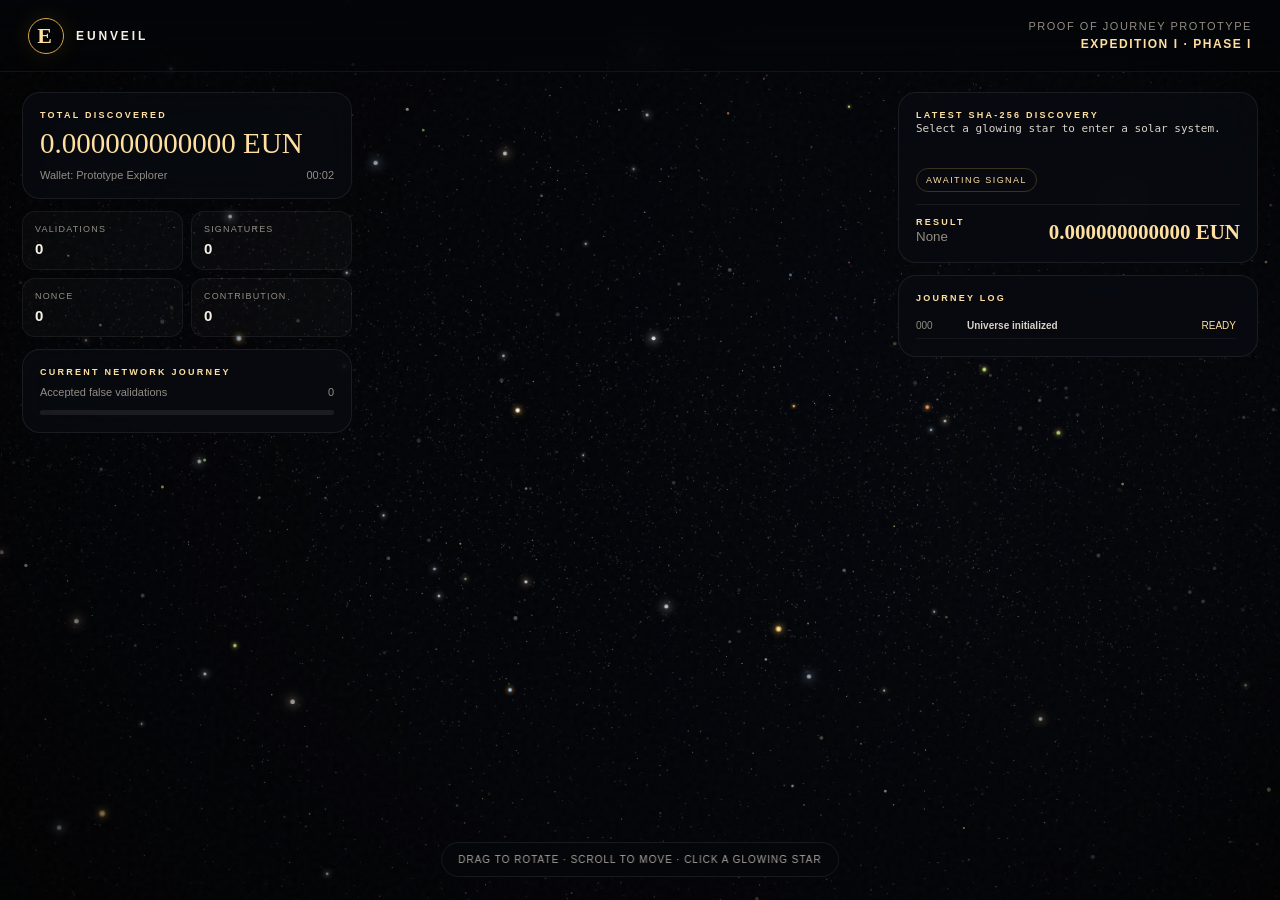
==== commit 303edccb: "Solar System, inside milky way .008" ====
--- a/index.html
+++ b/index.html
@@ -415,8 +415,9 @@
     const sourceW=Math.min(MW_PAN_W,sourceH*aspect);
 
     // The Milky Way moves more slowly than the existing foreground stars.
-    const skyYaw=.12+yaw*.036;
-    const skyPitch=clamp(.5+pitch*.048,.30,.70);
+    // Full 360-degree sky tied to the same camera as the foreground stars.
+    const skyYaw=.12+yaw/(Math.PI*2);
+    const skyPitch=clamp(.5+pitch/Math.PI*.44,.16,.84);
     let sourceX=skyYaw*MW_PAN_W-sourceW*.5;
     const sourceY=clamp(skyPitch*MW_PAN_H-sourceH*.5,0,MW_PAN_H-sourceH);
 
@@ -454,15 +455,50 @@
 
   function buildUniverse(){
     stars=[];
-    const count=width<600?190:330;
+
+    const count=width<600?150:260;
+
+    // Fixed stars placed on the inside of a huge celestial sphere.
+    // Their apparent sizes stay close to the approved shallow-dome version.
     for(let i=0;i<count;i++){
-      const r=400+Math.random()*1800,theta=Math.random()*Math.PI*2,phi=Math.acos(2*Math.random()-1);
-      stars.push({id:i+1,x:r*Math.sin(phi)*Math.cos(theta),y:r*Math.cos(phi)*.72,z:r*Math.sin(phi)*Math.sin(theta),size:.6+Math.random()*2.2,color:palette[Math.floor(Math.random()*palette.length)],pulse:Math.random()*6.28,clickable:Math.random()>.74,sx:0,sy:0,depth:0,visible:false});
-    }
-    for(let i=0;i<14;i++){
-      const angle=i/14*Math.PI*2;
-      stars.push({id:stars.length+1,x:Math.sin(angle)*520+(Math.random()-.5)*180,y:(Math.random()-.5)*480,z:900+Math.cos(angle)*380,size:1.4+Math.random()*2.7,color:palette[i%palette.length],pulse:Math.random()*6.28,clickable:true,sx:0,sy:0,depth:0,visible:false});
-    }
+      const theta=Math.random()*Math.PI*2;
+      const yNorm=Math.random()*1.70-.85;
+      const phi=Math.asin(clamp(yNorm,-.98,.98));
+      const radius=1450+Math.random()*900;
+
+      stars.push({
+        id:i+1,
+        theta,
+        phi,
+        radius,
+        size:.55+Math.random()*1.75,
+        color:palette[Math.floor(Math.random()*palette.length)],
+        pulse:Math.random()*6.28,
+        clickable:Math.random()>.80,
+        sx:0,sy:0,depth:0,visible:false
+      });
+    }
+
+    // Guaranteed stronger destinations, distributed around the full sky.
+    const anchors=[
+      [-2.55,-.32],[-1.95,.16],[-1.38,-.42],[-.82,.34],
+      [-.28,-.12],[.34,.42],[.88,-.36],[1.42,.18],
+      [1.96,-.08],[2.48,.38],[2.92,-.28],[-3.02,.22]
+    ];
+
+    anchors.forEach((point,i)=>{
+      stars.push({
+        id:stars.length+1,
+        theta:point[0]+(Math.random()-.5)*.12,
+        phi:point[1]+(Math.random()-.5)*.09,
+        radius:1500+Math.random()*650,
+        size:1.35+Math.random()*2.25,
+        color:palette[i%palette.length],
+        pulse:Math.random()*6.28,
+        clickable:true,
+        sx:0,sy:0,depth:0,visible:false
+      });
+    });
   }
 
   function buildSolarSystem(){
@@ -654,10 +690,25 @@
   }
 
   function rotatePoint(s){
-    const cy=Math.cos(yaw),sy=Math.sin(yaw),cp=Math.cos(pitch),sp=Math.sin(pitch);
-    let x=s.x*cy-s.z*sy,z=s.x*sy+s.z*cy;
-    let y=s.y*cp-z*sp;z=s.y*sp+z*cp;z+=zoom;
-    return{x,y,z};
+    // Convert the fixed sky position to a camera-relative direction.
+    const relTheta=s.theta-yaw;
+    const cosPhi=Math.cos(s.phi);
+    const x=Math.sin(relTheta)*cosPhi;
+    const z=Math.cos(relTheta)*cosPhi;
+    const y=Math.sin(s.phi);
+
+    // Camera pitch rotates the direction vertically.
+    const cp=Math.cos(pitch);
+    const sp=Math.sin(pitch);
+    const ry=y*cp-z*sp;
+    const rz=y*sp+z*cp;
+
+    // Positive rz means the star is in front of the viewer.
+    return{
+      x:x*s.radius,
+      y:ry*s.radius,
+      z:rz*s.radius+zoom
+    };
   }
 
   function drawNebula(){
@@ -669,7 +720,12 @@
 
   function draw(){
     updateArrivalAnimation(performance.now());
-    yaw+=(targetYaw-yaw)*.028;pitch+=(targetPitch-pitch)*.028;zoom+=(targetZoom-zoom)*.07;
+    if(Math.abs(yaw)>Math.PI*8&&!dragging){
+      const turns=Math.round(yaw/(Math.PI*2));
+      yaw-=turns*Math.PI*2;
+      targetYaw-=turns*Math.PI*2;
+    }
+    yaw+=(targetYaw-yaw)*.034;pitch+=(targetPitch-pitch)*.034;zoom+=(targetZoom-zoom)*.07;
     systemYaw+=(targetSystemYaw-systemYaw)*.09;systemPitch+=(targetSystemPitch-systemPitch)*.09;systemZoom+=(targetSystemZoom-systemZoom)*.09;
     ctx.fillStyle='#030508';ctx.fillRect(0,0,width,height);
     if(mode==='universe')drawUniverse();
@@ -1729,8 +1785,8 @@
       fromYaw:targetYaw,
       fromPitch:targetPitch,
       fromZoom:targetZoom,
-      toYaw:targetYaw+desiredYaw*.78,
-      toPitch:clamp(targetPitch+desiredPitch*.78,-1.15,1.15)
+      toYaw:targetYaw+desiredYaw*.16,
+      toPitch:clamp(targetPitch+desiredPitch*.16,-.82,.82)
     };
   }
 
@@ -1854,8 +1910,8 @@
   canvas.addEventListener('pointermove',e=>{if(!dragging)return;const dx=e.clientX-lastX,dy=e.clientY-lastY;if(Math.abs(dx)+Math.abs(dy)>3)moved=true;if(mode==='universe'){
     // Slower, more deliberate galaxy navigation. A full-screen drag now turns
     // the foreground stars roughly a quarter-turn instead of spinning repeatedly.
-    targetYaw=clamp(targetYaw-dx*.00022,-0.55,0.55);
-    targetPitch=clamp(targetPitch-dy*.00035,-0.75,0.75);
+    targetYaw-=dx*.00115;
+    targetPitch=clamp(targetPitch-dy*.00072,-1.02,1.02);
   }else{
     targetSystemYaw-=dx*.006;
     targetSystemPitch=clamp(targetSystemPitch-dy*.004,-.9,.9);
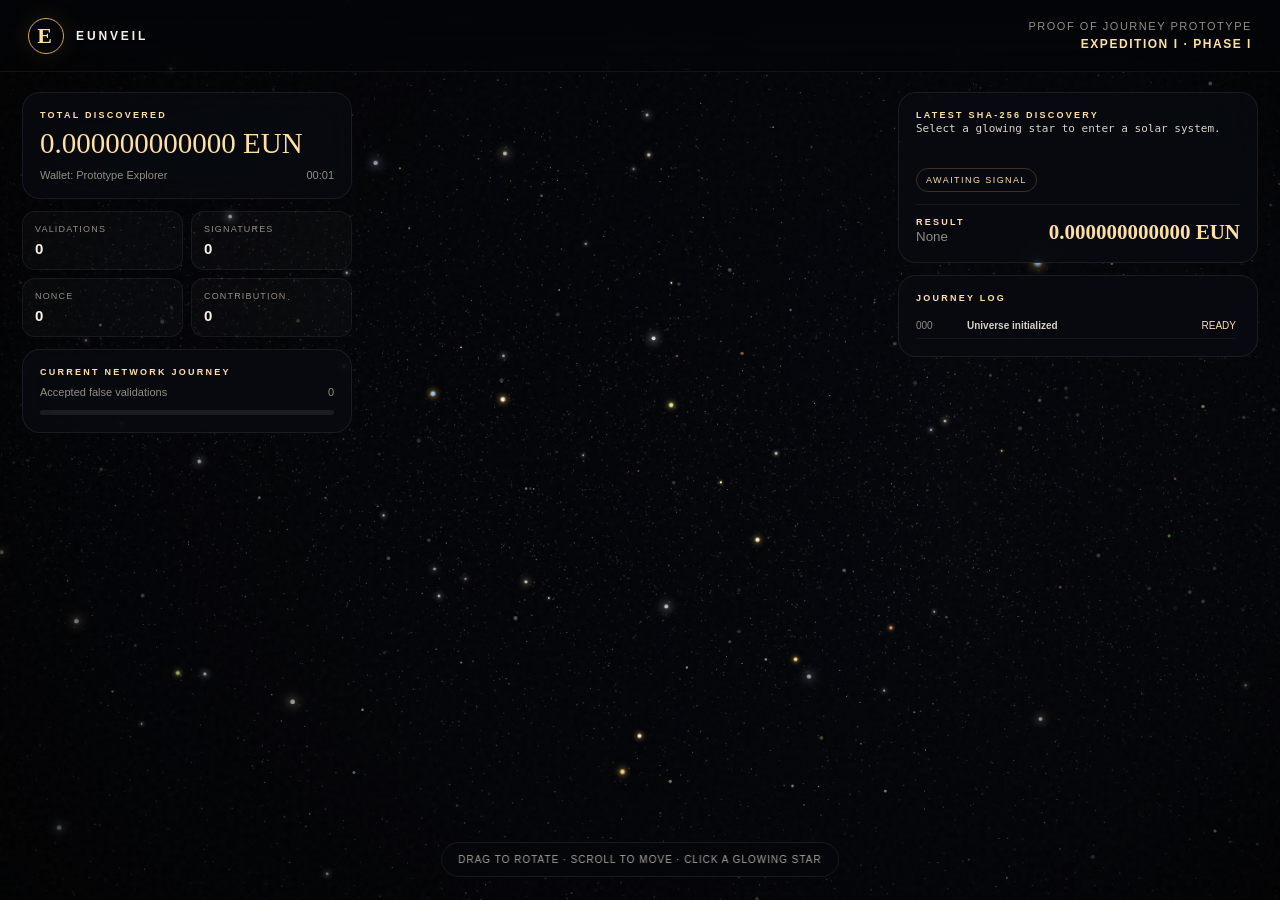
==== commit 78e30a37: "Solar System version (milky way) .008" ====
--- a/index.html
+++ b/index.html
@@ -1766,9 +1766,11 @@
     burst(star.sx,star.sy,star.color);
     $('help').style.opacity='0';
 
-    const desiredYaw=Math.atan2(star.x,star.z);
-    const flat=Math.sqrt(star.x*star.x+star.z*star.z);
-    const desiredPitch=-Math.atan2(star.y,flat);
+    // In the 360° sky version stars are stored by angle instead of x/y/z.
+    // Keep the current view centered during the warp rather than calculating
+    // from properties that no longer exist.
+    const desiredYaw=0;
+    const desiredPitch=0;
 
     document.body.classList.remove('system-arrived');
     document.body.classList.add('system-traveling');
